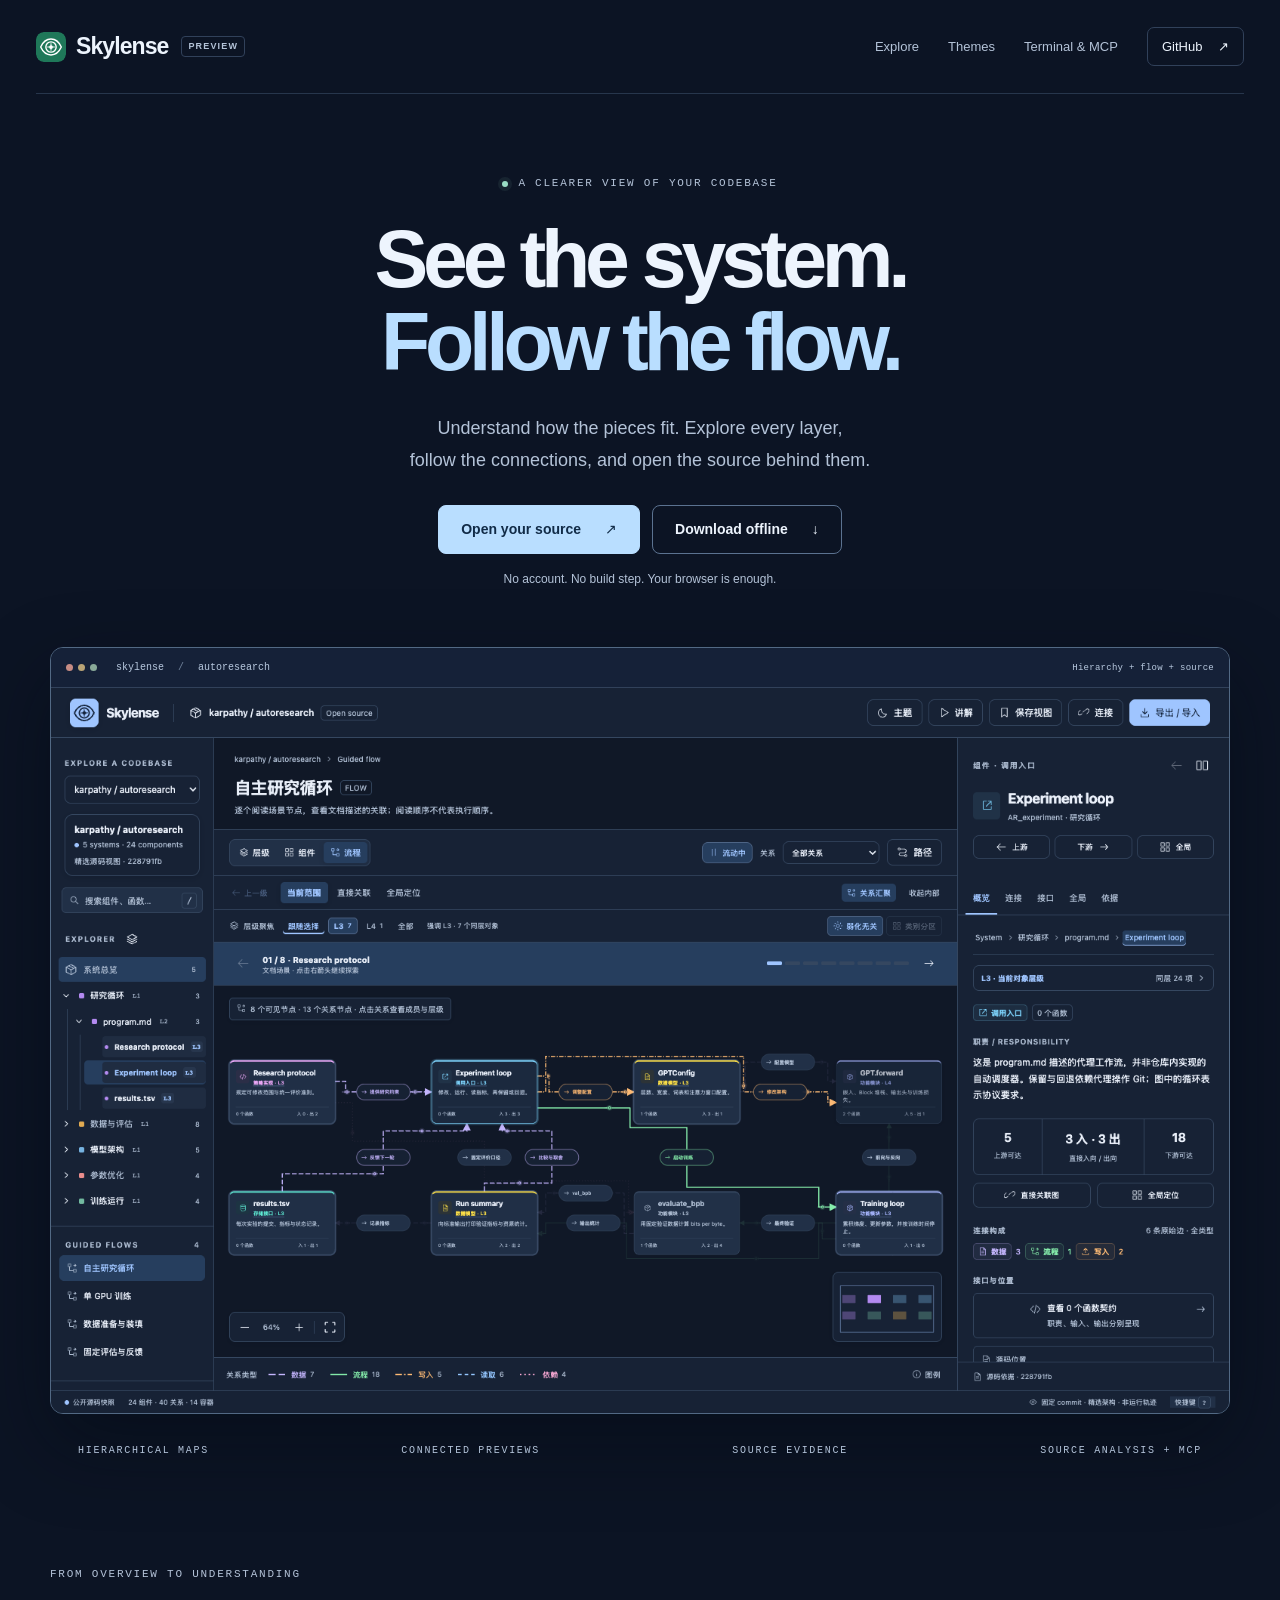
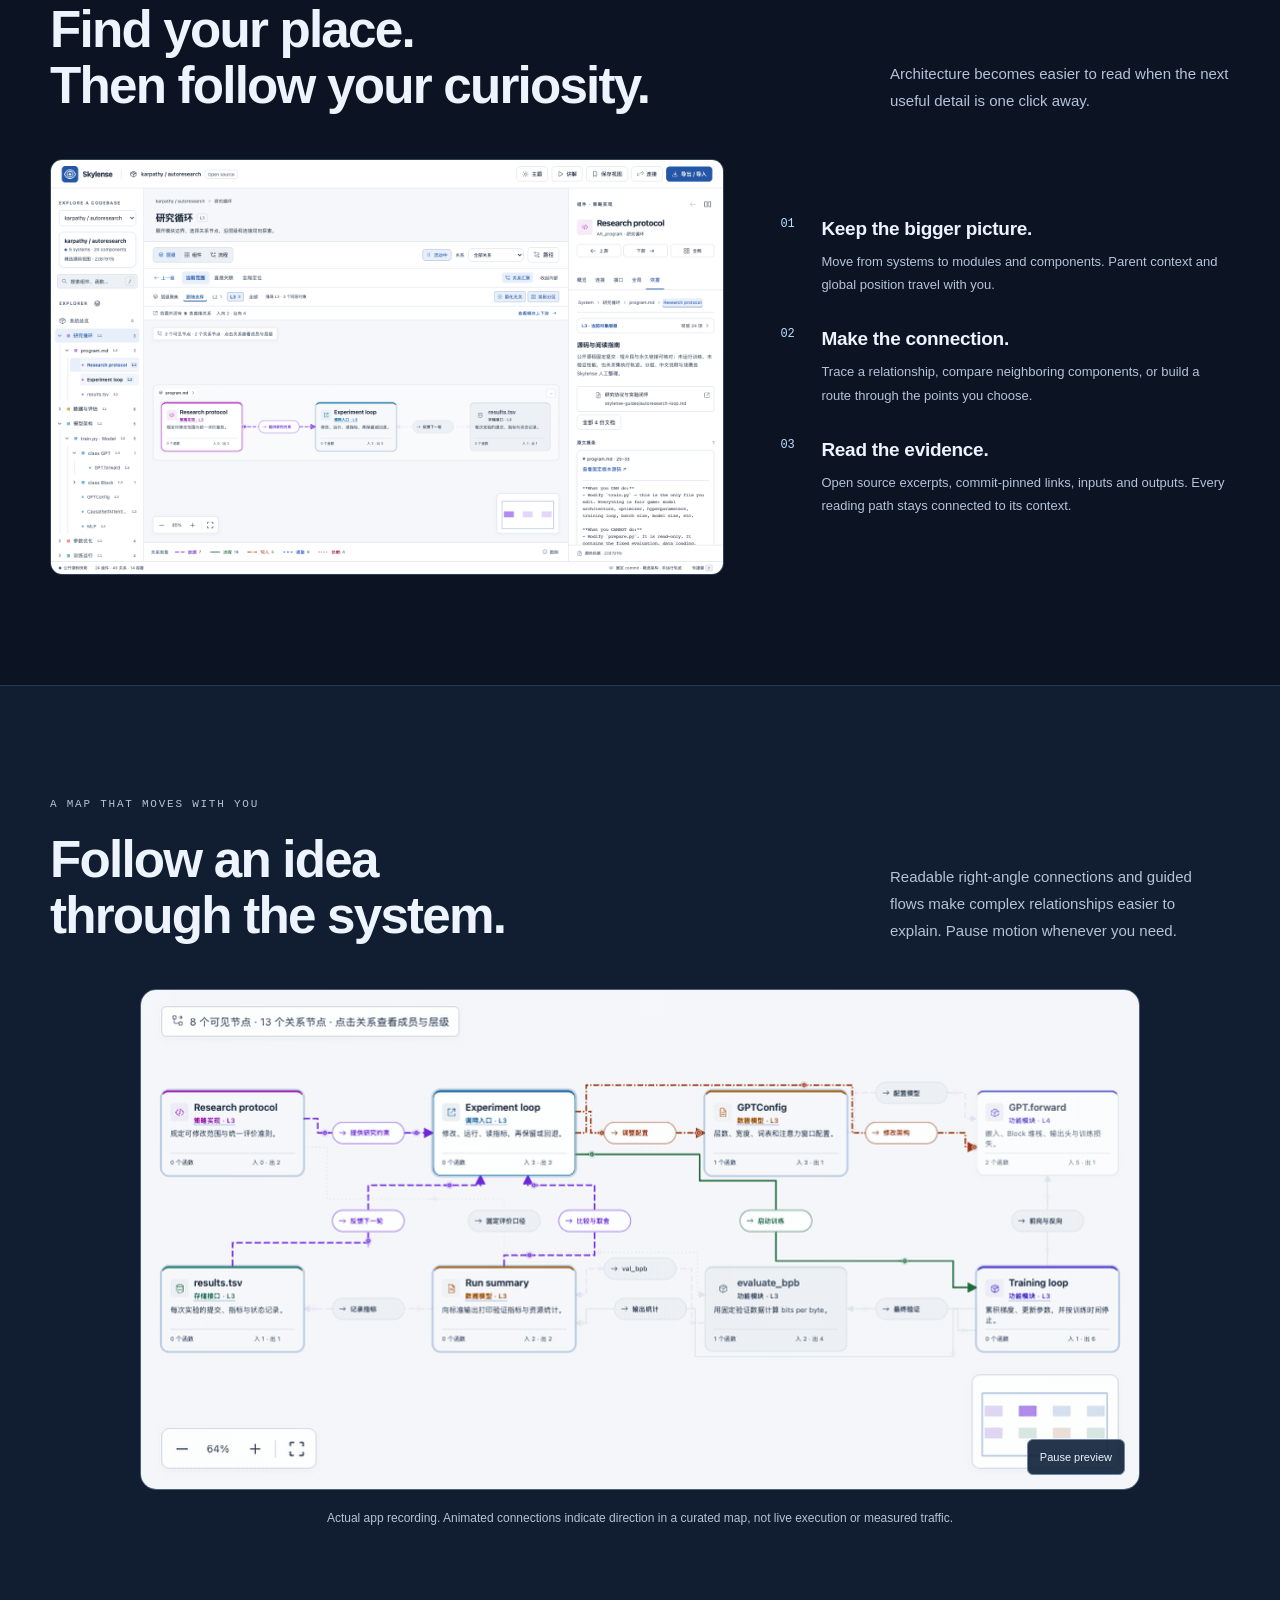
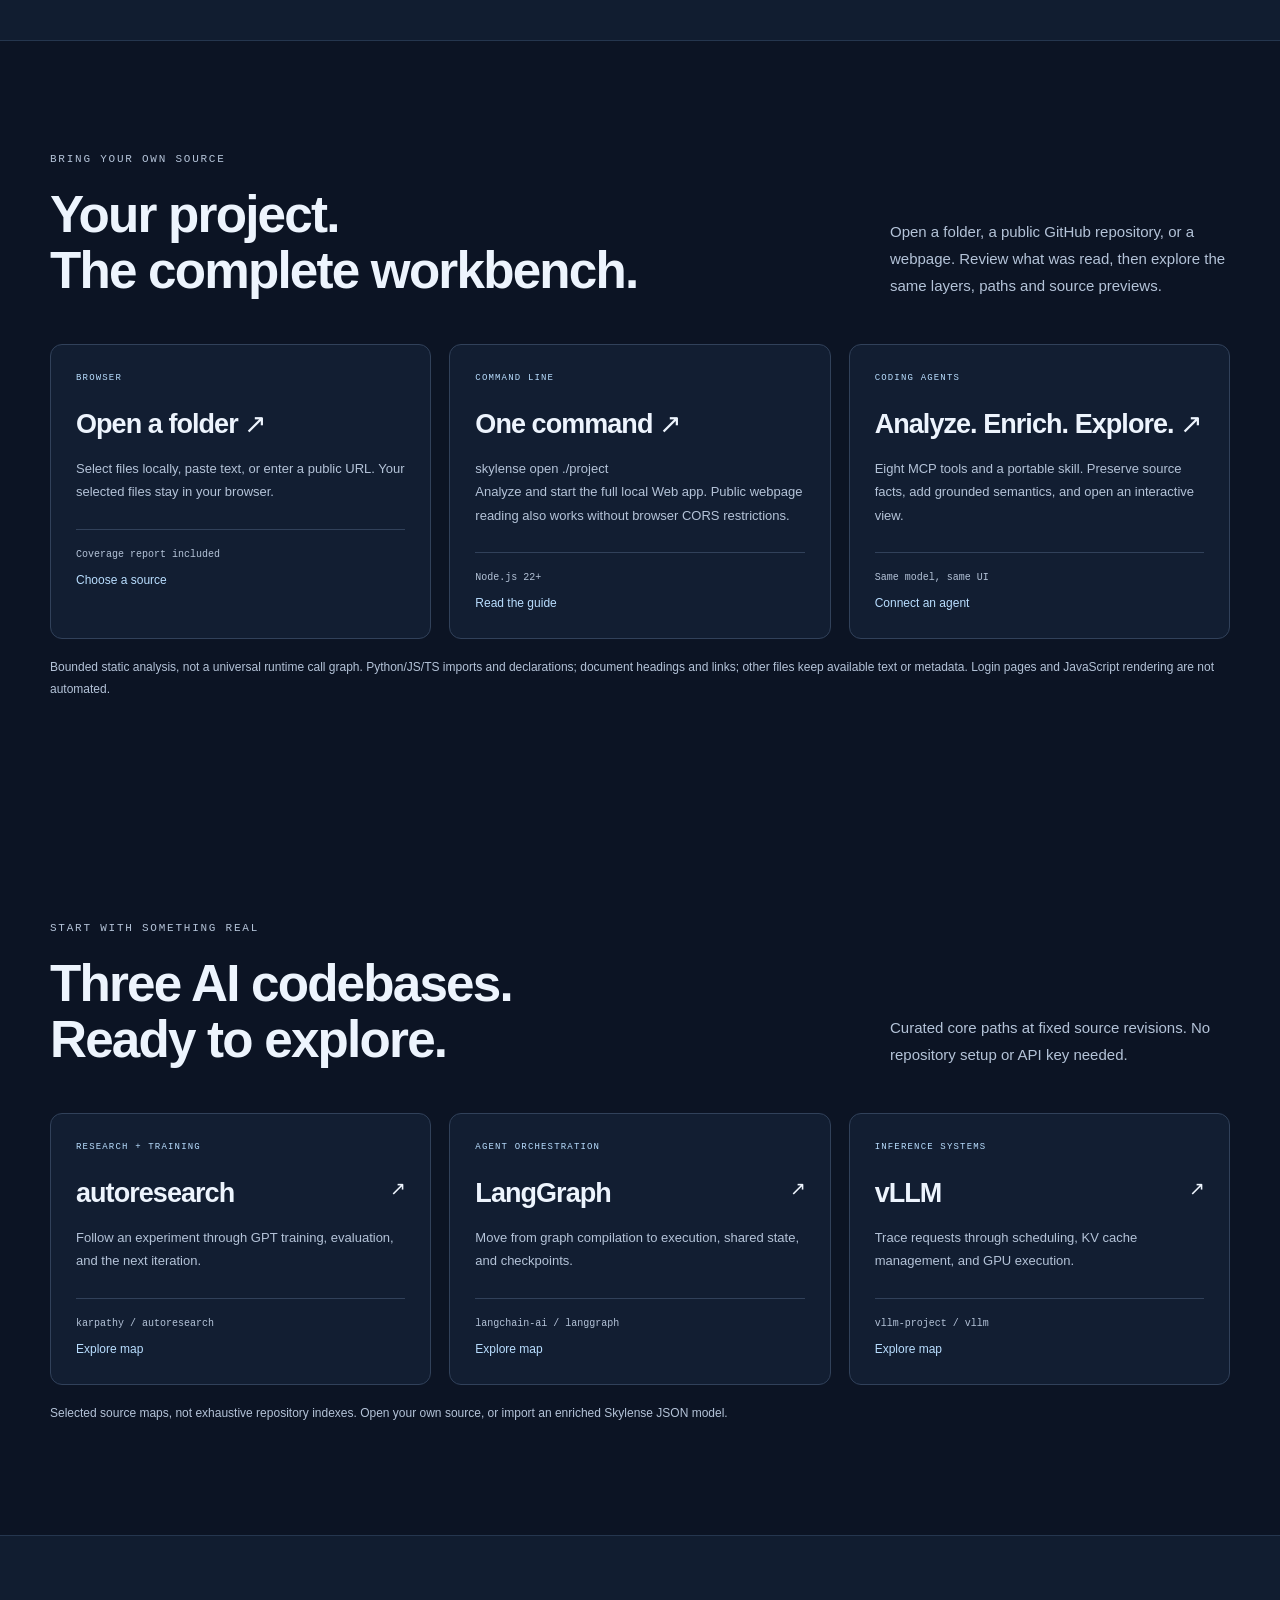
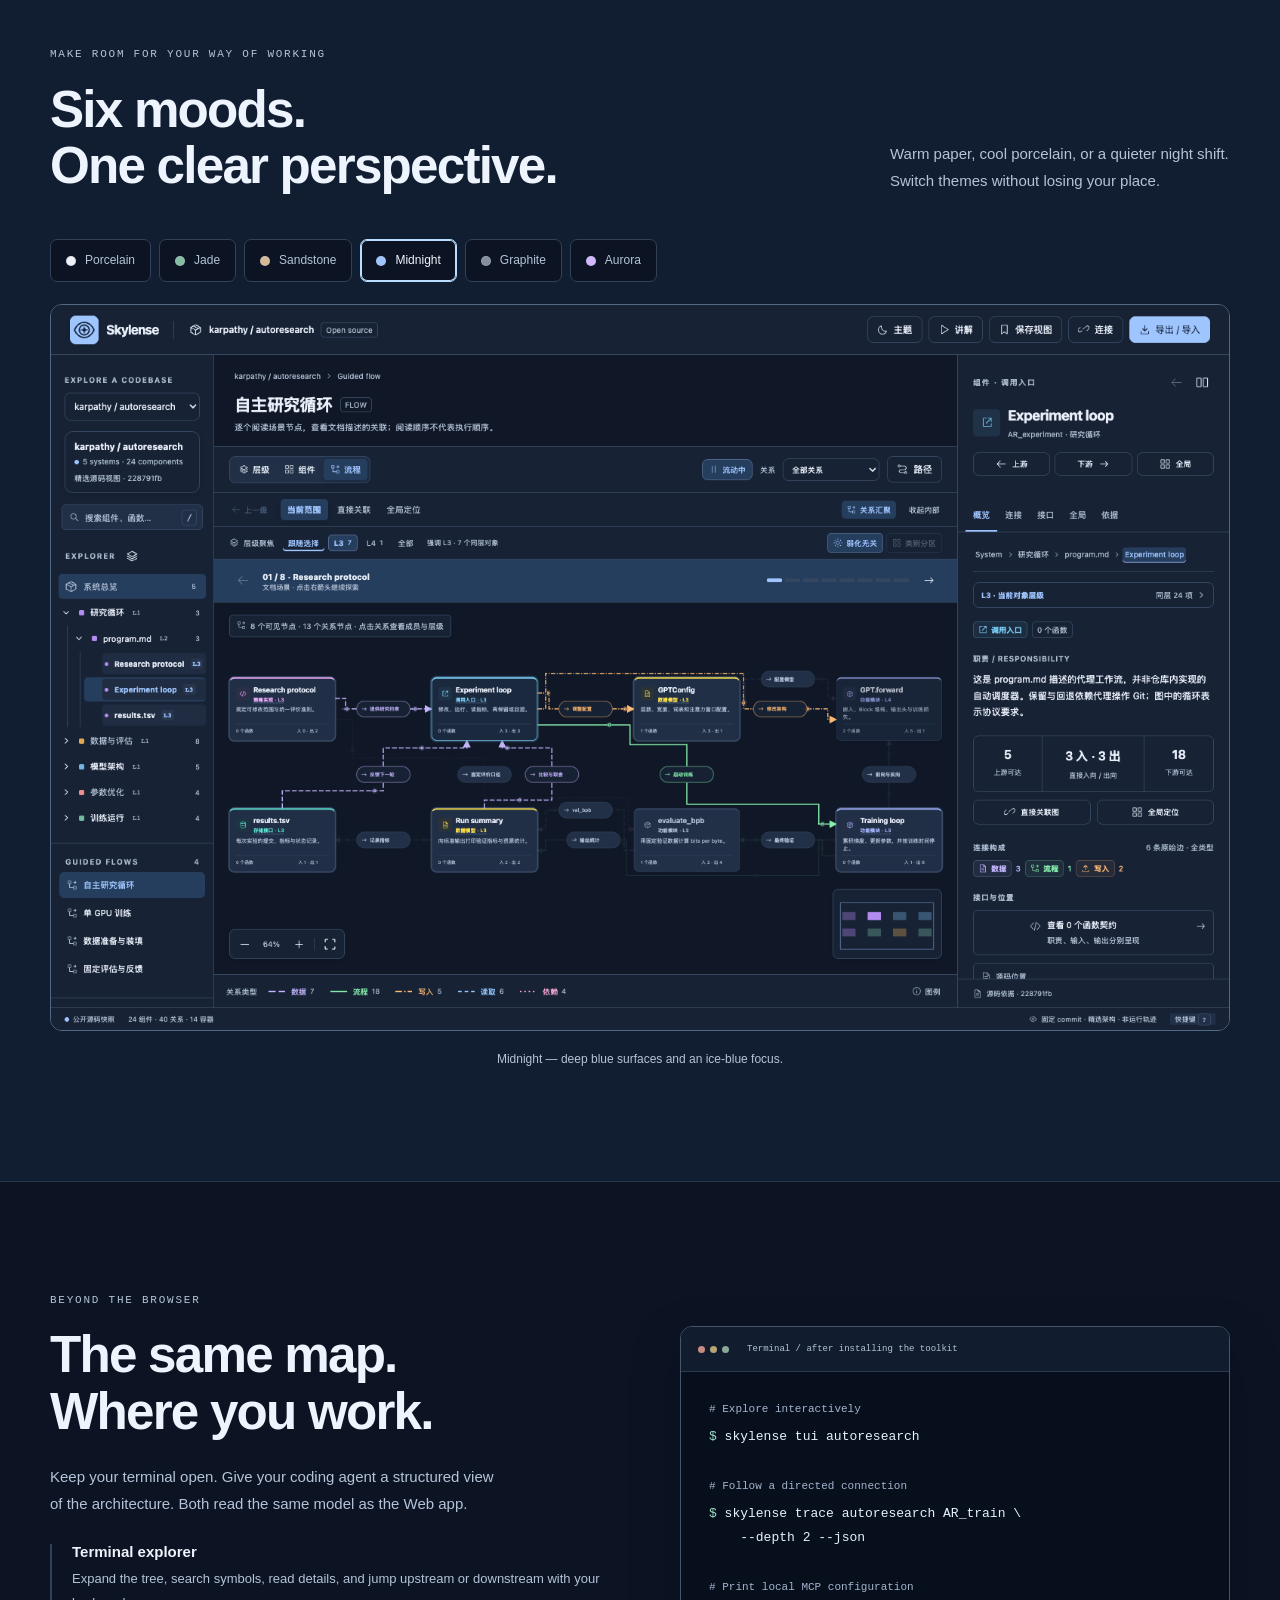
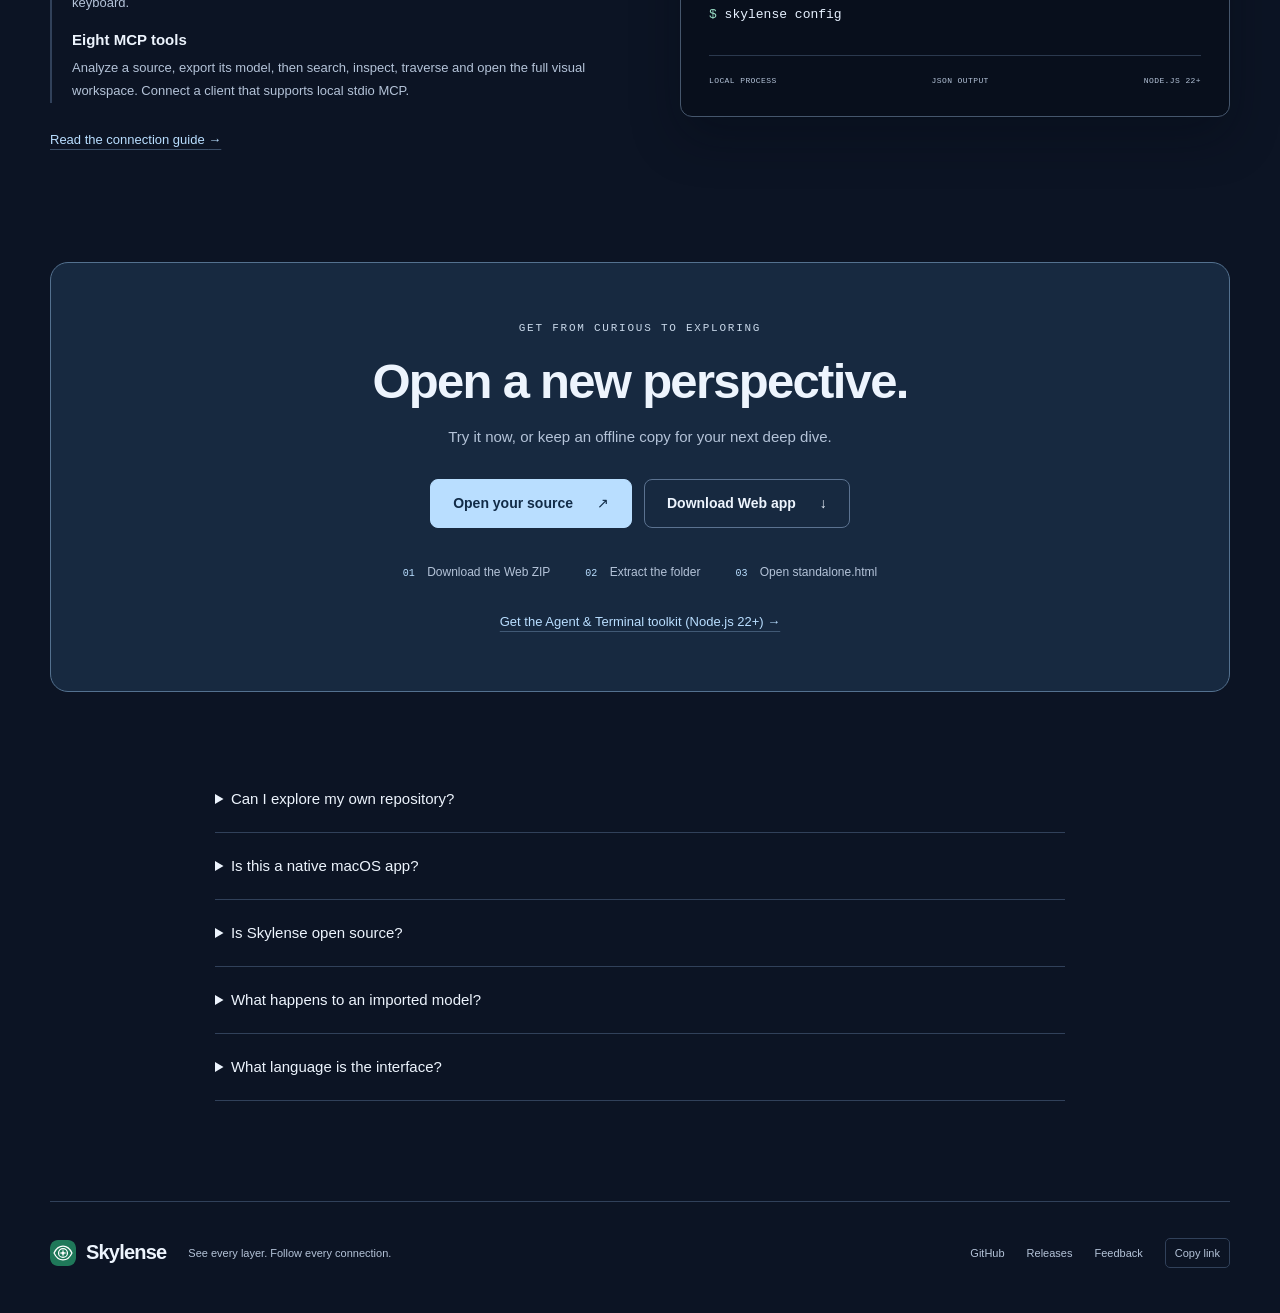
==== docs/index.html @ 563044f5 "Release Skylense 0.3: bring any supported source to the full workbench" ====
<!doctype html>
<html lang="en">
<head>
<meta charset="utf-8"><meta name="viewport" content="width=device-width,initial-scale=1">
<title>Skylense — See the system. Follow the flow.</title>
<meta name="description" content="Explore code architecture through interactive layers, connected source previews and guided flows. Try Skylense in your browser, or download the offline app. Terminal and MCP included.">
<meta name="theme-color" content="#0c1424">
<meta property="og:type" content="website"><meta property="og:title" content="Skylense — See the system. Follow the flow.">
<meta property="og:description" content="An interactive architecture explorer for codebases. Browser, terminal and coding agents. Try the preview.">
<meta property="og:url" content="https://danielchen26.github.io/skylense-app/"><meta property="og:image" content="https://danielchen26.github.io/skylense-app/assets/social-preview.png"><meta name="twitter:card" content="summary_large_image">
<link rel="canonical" href="https://danielchen26.github.io/skylense-app/"><link rel="icon" href="assets/mark.svg" type="image/svg+xml"><link rel="stylesheet" href="site.css">
</head>
<body>
<a class="skip-link" href="#main">Skip to content</a>
<header class="site-header"><a class="brand" href="./" aria-label="Skylense home"><img src="assets/mark.svg" alt="" width="30" height="30">Skylense<span class="preview-tag">PREVIEW</span></a><nav aria-label="Main navigation"><a href="#explore">Explore</a><a href="#themes">Themes</a><a href="#agents">Terminal &amp; MCP</a><a class="github-link" href="https://github.com/danielchen26/skylense-app">GitHub <span aria-hidden="true">↗</span></a></nav></header>
<main id="main">
<section class="hero wrap">
<div class="eyebrow"><span class="status-dot"></span> A clearer view of your codebase</div>
<h1>See the system.<br><span>Follow the flow.</span></h1>
<p class="hero-lead">Understand how the pieces fit. Explore every layer,<br class="desktop-break"> follow the connections, and open the source behind them.</p>
<div class="hero-actions"><a class="button primary" href="app/?open=source">Open your source <span aria-hidden="true">↗</span></a><a class="button secondary" href="https://github.com/danielchen26/skylense-app/releases/download/v0.3.0/skylense-0.3.0-web-preview.zip">Download offline <span aria-hidden="true">↓</span></a></div>
<p class="hero-note">No account. No build step. Your browser is enough.</p>
<div class="product-frame"><div class="frame-bar"><span class="window-dots" aria-hidden="true"><i></i><i></i><i></i></span><span>skylense <b>/</b> autoresearch</span><span class="frame-context">Hierarchy + flow + source</span></div><a href="app/?example=autoresearch" aria-label="Open the interactive autoresearch example"><img src="assets/captures/theme-midnight.png" alt="Skylense's actual workspace showing the autoresearch experiment flow and connected component details" width="1560" height="960" fetchpriority="high"></a></div>
<div class="capability-line"><span>HIERARCHICAL MAPS</span><span>CONNECTED PREVIEWS</span><span>SOURCE EVIDENCE</span><span>SOURCE ANALYSIS + MCP</span></div>
</section>
<section class="section wrap" id="explore">
<div class="section-heading"><div><p class="eyebrow">From overview to understanding</p><h2>Find your place.<br>Then follow your curiosity.</h2></div><p>Architecture becomes easier to read when the next useful detail is one click away.</p></div>
<div class="feature-layout"><div class="feature-image"><img src="assets/captures/hierarchy.png" alt="A real Skylense hierarchy view with expanded modules and component source details" width="1560" height="960" loading="lazy"></div><div class="feature-list"><article><span class="feature-number">01</span><h3>Keep the bigger picture.</h3><p>Move from systems to modules and components. Parent context and global position travel with you.</p></article><article><span class="feature-number">02</span><h3>Make the connection.</h3><p>Trace a relationship, compare neighboring components, or build a route through the points you choose.</p></article><article><span class="feature-number">03</span><h3>Read the evidence.</h3><p>Open source excerpts, commit-pinned links, inputs and outputs. Every reading path stays connected to its context.</p></article></div></div>
</section>
<section class="section flow-section"><div class="wrap"><div class="section-heading"><div><p class="eyebrow">A map that moves with you</p><h2>Follow an idea<br>through the system.</h2></div><p>Readable right-angle connections and guided flows make complex relationships easier to explain. Pause motion whenever you need.</p></div><div class="flow-preview"><img id="flow-image" src="assets/captures/flow.gif" alt="Recorded Skylense animation showing relationship direction in the autoresearch map" width="1000" height="500" loading="lazy"><button id="motion-toggle" class="small-button" type="button" aria-pressed="false">Pause preview</button></div><p class="caption">Actual app recording. Animated connections indicate direction in a curated map, not live execution or measured traffic.</p></div></section>
<section class="section wrap" id="sources"><div class="section-heading"><div><p class="eyebrow">Bring your own source</p><h2>Your project.<br>The complete workbench.</h2></div><p>Open a folder, a public GitHub repository, or a webpage. Review what was read, then explore the same layers, paths and source previews.</p></div><div class="example-grid"><a class="example-card" href="app/?open=source"><span class="card-kicker">BROWSER</span><h3>Open a folder ↗</h3><p>Select files locally, paste text, or enter a public URL. Your selected files stay in your browser.</p><span class="card-bottom">Coverage report included <b>Choose a source</b></span></a><a class="example-card" href="https://github.com/danielchen26/skylense-app/blob/main/guides/SOURCES.md"><span class="card-kicker">COMMAND LINE</span><h3>One command ↗</h3><p>skylense open ./project</p><p>Analyze and start the full local Web app. Public webpage reading also works without browser CORS restrictions.</p><span class="card-bottom">Node.js 22+ <b>Read the guide</b></span></a><a class="example-card" href="https://github.com/danielchen26/skylense-app/blob/main/guides/AGENTS.md"><span class="card-kicker">CODING AGENTS</span><h3>Analyze. Enrich. Explore. ↗</h3><p>Eight MCP tools and a portable skill. Preserve source facts, add grounded semantics, and open an interactive view.</p><span class="card-bottom">Same model, same UI <b>Connect an agent</b></span></a></div><p class="caption">Bounded static analysis, not a universal runtime call graph. Python/JS/TS imports and declarations; document headings and links; other files keep available text or metadata. Login pages and JavaScript rendering are not automated.</p></section>
<section class="section wrap" id="examples"><div class="section-heading"><div><p class="eyebrow">Start with something real</p><h2>Three AI codebases.<br>Ready to explore.</h2></div><p>Curated core paths at fixed source revisions. No repository setup or API key needed.</p></div><div class="example-grid"><a class="example-card" href="app/?example=autoresearch"><span class="card-kicker">RESEARCH + TRAINING</span><h3>autoresearch <span aria-hidden="true">↗</span></h3><p>Follow an experiment through GPT training, evaluation, and the next iteration.</p><span class="card-bottom">karpathy / autoresearch <b>Explore map</b></span></a><a class="example-card" href="app/?example=langgraph"><span class="card-kicker">AGENT ORCHESTRATION</span><h3>LangGraph <span aria-hidden="true">↗</span></h3><p>Move from graph compilation to execution, shared state, and checkpoints.</p><span class="card-bottom">langchain-ai / langgraph <b>Explore map</b></span></a><a class="example-card" href="app/?example=vllm"><span class="card-kicker">INFERENCE SYSTEMS</span><h3>vLLM <span aria-hidden="true">↗</span></h3><p>Trace requests through scheduling, KV cache management, and GPU execution.</p><span class="card-bottom">vllm-project / vllm <b>Explore map</b></span></a></div><p class="caption">Selected source maps, not exhaustive repository indexes. Open your own source, or import an enriched Skylense JSON model.</p></section>
<section class="section theme-section" id="themes"><div class="wrap"><div class="section-heading"><div><p class="eyebrow">Make room for your way of working</p><h2>Six moods.<br>One clear perspective.</h2></div><p>Warm paper, cool porcelain, or a quieter night shift. Switch themes without losing your place.</p></div><div class="theme-choices" role="group" aria-label="Preview an app theme"><button type="button" data-theme="porcelain" aria-pressed="false"><i style="--swatch:#edf1f6"></i>Porcelain</button><button type="button" data-theme="jade" aria-pressed="false"><i style="--swatch:#86bca2"></i>Jade</button><button type="button" data-theme="sandstone" aria-pressed="false"><i style="--swatch:#d7b894"></i>Sandstone</button><button type="button" data-theme="midnight" aria-pressed="true"><i style="--swatch:#9fc5ff"></i>Midnight</button><button type="button" data-theme="graphite" aria-pressed="false"><i style="--swatch:#858e9c"></i>Graphite</button><button type="button" data-theme="aurora" aria-pressed="false"><i style="--swatch:#d2b7ff"></i>Aurora</button></div><div class="theme-image-frame"><img id="theme-image" src="assets/captures/theme-midnight.png" alt="Skylense in the Midnight theme" width="1560" height="960" loading="lazy"></div><p class="caption" id="theme-caption" aria-live="polite">Midnight — deep blue surfaces and an ice-blue focus.</p></div></section>
<section class="section wrap" id="agents"><div class="agent-layout"><div><p class="eyebrow">Beyond the browser</p><h2>The same map.<br>Where you work.</h2><p class="section-copy">Keep your terminal open. Give your coding agent a structured view of the architecture. Both read the same model as the Web app.</p><div class="agent-details"><h3>Terminal explorer</h3><p>Expand the tree, search symbols, read details, and jump upstream or downstream with your keyboard.</p><h3>Eight MCP tools</h3><p>Analyze a source, export its model, then search, inspect, traverse and open the full visual workspace. Connect a client that supports local stdio MCP.</p></div><a class="text-link" href="https://github.com/danielchen26/skylense-app/blob/main/guides/AGENTS.md">Read the connection guide <span aria-hidden="true">→</span></a></div><div class="terminal-card"><div class="terminal-header"><span class="window-dots" aria-hidden="true"><i></i><i></i><i></i></span><span>Terminal / after installing the toolkit</span></div><div class="terminal-body"><p class="terminal-comment"># Explore interactively</p><pre><span>$</span> skylense tui autoresearch</pre><p class="terminal-comment"># Follow a directed connection</p><pre><span>$</span> skylense trace autoresearch AR_train \
    --depth 2 --json</pre><p class="terminal-comment"># Print local MCP configuration</p><pre><span>$</span> skylense config</pre><div class="terminal-footer"><span>LOCAL PROCESS</span><span>JSON OUTPUT</span><span>NODE.JS 22+</span></div></div></div></div></section>
<section class="section wrap" id="download"><div class="download-card"><p class="eyebrow">Get from curious to exploring</p><h2>Open a new perspective.</h2><p>Try it now, or keep an offline copy for your next deep dive.</p><div class="hero-actions"><a class="button primary" href="app/?open=source">Open your source <span aria-hidden="true">↗</span></a><a class="button secondary" href="https://github.com/danielchen26/skylense-app/releases/download/v0.3.0/skylense-0.3.0-web-preview.zip">Download Web app <span aria-hidden="true">↓</span></a></div><ol class="start-steps"><li><b>01</b> Download the Web ZIP</li><li><b>02</b> Extract the folder</li><li><b>03</b> Open standalone.html</li></ol><a class="text-link" href="https://github.com/danielchen26/skylense-app/releases/download/v0.3.0/skylense-0.3.0.tgz">Get the Agent &amp; Terminal toolkit (Node.js 22+) →</a></div></section>
<section class="faq wrap" aria-label="Preview details"><details><summary>Can I explore my own repository?</summary><p>Yes. Choose Open source to select a folder or files, enter a public GitHub URL or webpage, or paste text. Python/JS/TS receive lexical declaration and import analysis; other formats keep hierarchy and available text or metadata. Coverage is bounded and reported. Browser CORS restrictions can be handled with the local CLI.</p></details><details><summary>Is this a native macOS app?</summary><p>This release is a browser app with offline HTML, plus a local Node.js toolkit. A native macOS installer is not available yet.</p></details><details><summary>Is Skylense open source?</summary><p>Skylense is available as a downloadable application preview. Source licensing and commercial rights remain reserved. The attributed example materials retain their upstream licenses. <a href="https://github.com/danielchen26/skylense-app/blob/main/NOTICE.md">Read the preview notice.</a></p></details><details><summary>What happens to an imported model?</summary><p>Web imports stay in the current browser session. The local MCP process reads requested public URLs and source files inside an explicitly configured root. Connected agents receive query results according to their own data policies. <a href="https://github.com/danielchen26/skylense-app/blob/main/PRIVACY.md">Read the data boundaries.</a></p></details><details><summary>What language is the interface?</summary><p>The preview's interface is primarily Chinese, with source symbols in their original language. This site and the getting-started guides are available in English; a Chinese README is also provided.</p></details></section>
</main>
<footer class="site-footer wrap"><a class="brand" href="./"><img src="assets/mark.svg" alt="" width="26" height="26">Skylense</a><span>See every layer. Follow every connection.</span><div><a href="https://github.com/danielchen26/skylense-app">GitHub</a><a href="https://github.com/danielchen26/skylense-app/releases/tag/v0.3.0">Releases</a><a href="https://github.com/danielchen26/skylense-app/issues">Feedback</a><button type="button" id="share-site">Copy link</button></div><p class="share-status" role="status" aria-live="polite"></p></footer>
<script src="site.js"></script>
</body></html>
---- docs/site.css ----
:root{color-scheme:dark;--bg:#0c1424;--surface:#121e32;--raised:#17263e;--line:#31415a;--text:#edf4fd;--muted:#b4c3d8;--accent:#b9deff;--accent-ink:#112b47;--warm:#f5e4c4;--radius:16px;--max:1180px;font-family:Inter,-apple-system,BlinkMacSystemFont,"Segoe UI",Arial,sans-serif;font-synthesis:none}
*{box-sizing:border-box}html{scroll-behavior:smooth;scroll-padding-top:88px}body{margin:0;background:var(--bg);color:var(--text);line-height:1.65}a{color:inherit;text-decoration:none}button{font:inherit;color:inherit;cursor:pointer}button,a{-webkit-tap-highlight-color:transparent}a:focus-visible,button:focus-visible,summary:focus-visible{outline:3px solid var(--accent);outline-offset:5px}img{max-width:100%;display:block}h1,h2,h3,p{margin:0}h1,h2,h3{line-height:1.1;letter-spacing:-.035em}h2{font-size:clamp(34px,4vw,52px);font-weight:650}h3{font-size:23px;font-weight:600}.wrap{width:min(var(--max),calc(100% - 72px));margin-inline:auto}.skip-link{position:absolute;top:-80px;left:18px;background:var(--accent);color:var(--accent-ink);padding:12px;z-index:10}.skip-link:focus{top:10px}.site-header{width:min(1360px,calc(100% - 72px));height:94px;margin:auto;display:flex;align-items:center;justify-content:space-between;gap:24px;border-bottom:1px solid #27364c}.brand{display:inline-flex;align-items:center;gap:10px;font-size:23px;font-weight:700;letter-spacing:-.04em;white-space:nowrap}.brand img{border-radius:8px}.preview-tag{font-size:9px;letter-spacing:.13em;font-weight:600;color:var(--muted);border:1px solid var(--line);border-radius:4px;padding:2px 6px;margin-left:3px}.site-header nav{display:flex;align-items:center;gap:29px;font-size:13px;color:var(--muted)}.site-header nav a:hover{color:white}.site-header .github-link{border:1px solid var(--line);border-radius:7px;padding:8px 14px;color:var(--text)}.github-link span{margin-left:12px}.eyebrow{font-family:"SFMono-Regular",Consolas,monospace;font-size:11px;letter-spacing:.16em;text-transform:uppercase;color:var(--muted);line-height:1.6}.hero{text-align:center;padding-top:81px}.hero .eyebrow{display:flex;align-items:center;justify-content:center;gap:10px}.status-dot{height:6px;width:6px;border-radius:50%;background:#9addc5;box-shadow:0 0 0 4px #9addc513}h1{font-size:clamp(50px,6.3vw,86px);font-weight:650;letter-spacing:-.065em;line-height:1.04;margin-top:25px}h1>span{color:var(--accent)}.hero-lead{font-size:18px;line-height:1.75;color:var(--muted);margin:28px auto 0;max-width:650px}.hero-actions{display:flex;flex-wrap:wrap;gap:12px;justify-content:center;margin-top:29px}.button{min-height:49px;border-radius:8px;padding:12px 22px;font-size:14px;font-weight:600;display:inline-flex;gap:24px;align-items:center;justify-content:center;transition:background .15s,transform .15s}.button:hover{transform:translateY(-2px)}.button.primary{background:var(--accent);color:var(--accent-ink);border:1px solid var(--accent)}.button.primary:hover{background:#d5eaff}.button.secondary{border:1px solid #5b7290;background:transparent}.button.secondary:hover{background:var(--raised)}.hero-note{font-size:12px;color:var(--muted);margin-top:16px}.product-frame{margin-top:57px;border:1px solid #526984;border-radius:13px;overflow:hidden;box-shadow:0 30px 80px #02081270;text-align:left;background:#172235}.frame-bar{height:40px;display:flex;align-items:center;gap:19px;background:#152138;padding:0 15px;font:10px "SFMono-Regular",Consolas,monospace;color:#b8c9df;border-bottom:1px solid var(--line)}.frame-bar b{font-weight:400;color:#71839c;margin:0 8px}.frame-context{margin-left:auto;font-size:9px;letter-spacing:.03em}.window-dots{display:flex;gap:5px}.window-dots i{display:block;width:7px;height:7px;background:#74849a;border-radius:50%}.window-dots i:first-child{background:#c68c84}.window-dots i:nth-child(2){background:#b8a375}.window-dots i:nth-child(3){background:#89a998}.product-frame img{width:100%;height:auto}.capability-line{display:flex;justify-content:space-between;gap:16px;flex-wrap:wrap;margin-top:31px;font:10px "SFMono-Regular",Consolas,monospace;letter-spacing:.17em;color:#b3c3d9;padding-inline:28px}.section{padding-block:110px}.section-heading{display:flex;justify-content:space-between;gap:70px;align-items:flex-end;margin-bottom:45px}.section-heading .eyebrow{margin-bottom:18px}.section-heading>p{max-width:340px;color:var(--muted);font-size:15px;line-height:1.8}.feature-layout{display:grid;grid-template-columns:1.5fr 1fr;gap:56px;align-items:center}.feature-image{border:1px solid var(--line);border-radius:12px;overflow:hidden}.feature-image img{width:100%;height:auto}.feature-list{display:grid;gap:31px}.feature-list article{padding-left:41px;position:relative}.feature-number{position:absolute;left:0;top:0;font:12px monospace;color:var(--accent)}.feature-list h3{font-size:19px;letter-spacing:-.015em;line-height:1.3;margin-bottom:8px}.feature-list p{font-size:13px;color:var(--muted);line-height:1.8}.flow-section,.theme-section{background:#111d30;border-top:1px solid #25364e;border-bottom:1px solid #25364e}.flow-preview{position:relative;max-width:1000px;margin:auto;border:1px solid #4a617c;border-radius:var(--radius);overflow:hidden;background:#172235}.flow-preview img{width:100%;height:auto;aspect-ratio:2;object-fit:cover}.small-button{position:absolute;bottom:14px;right:14px;min-height:36px;border:1px solid #6e87a6;background:#12233bea;color:#ecf5ff;padding:6px 12px;border-radius:6px;font-size:11px}.caption{font-size:12px;color:var(--muted);line-height:1.8;margin-top:18px}.flow-section .caption{text-align:center}.example-grid{display:grid;grid-template-columns:repeat(3,1fr);gap:18px}.example-card{border:1px solid var(--line);border-radius:12px;padding:28px 25px;display:flex;flex-direction:column;min-height:272px;background:var(--surface);transition:background .15s,border-color .15s}.example-card:hover{border-color:var(--accent);background:#17273e}.card-kicker{font:9px monospace;letter-spacing:.13em;color:var(--accent)}.example-card h3{display:flex;justify-content:space-between;margin-block:27px 17px;font-size:27px}.example-card h3 span{font-size:19px;font-weight:400}.example-card p{font-size:13px;color:var(--muted);line-height:1.8}.card-bottom{display:flex;flex-direction:column;gap:13px;border-top:1px solid var(--line);padding-top:19px;margin-top:25px;font:10px monospace;color:var(--muted)}.card-bottom b{font:12px Inter,Arial,sans-serif;color:var(--accent)}.theme-choices{display:flex;flex-wrap:wrap;gap:8px;margin-bottom:22px}.theme-choices button{display:flex;align-items:center;gap:9px;border:1px solid var(--line);border-radius:7px;padding:10px 15px;background:var(--bg);color:var(--muted);font-size:12px;min-height:43px}.theme-choices button[aria-pressed="true"]{border-color:var(--accent);color:var(--text);box-shadow:inset 0 0 0 1px var(--accent)}.theme-choices button:hover{color:white;border-color:#a6bedc}.theme-choices i{display:block;width:10px;height:10px;border-radius:50%;background:var(--swatch);border:1px solid #bbc9da55}.theme-image-frame{border:1px solid #526984;border-radius:12px;overflow:hidden}.theme-image-frame img{width:100%;height:auto}#theme-caption{text-align:center}.agent-layout{display:grid;grid-template-columns:1fr 1fr;gap:80px;align-items:center}.agent-layout .eyebrow{margin-bottom:18px}.section-copy{font-size:15px;line-height:1.8;color:var(--muted);margin-top:23px;max-width:450px}.agent-details{margin:27px 0 23px;border-left:2px solid var(--line);padding-left:20px}.agent-details h3{font-size:15px;letter-spacing:0;margin:18px 0 7px}.agent-details p{font-size:13px;color:var(--muted);line-height:1.8}.text-link{color:var(--accent);font-size:13px;line-height:1.8;text-decoration:underline;text-decoration-color:#6683a488;text-underline-offset:5px}.text-link:hover{text-decoration-color:var(--accent)}.terminal-card{border:1px solid #45566c;border-radius:12px;background:#080f1c;overflow:hidden;box-shadow:0 20px 50px #03081255}.terminal-header{height:45px;padding:0 17px;border-bottom:1px solid #2b394e;display:flex;align-items:center;gap:18px;color:var(--muted);font:9px monospace;background:#111c2e}.terminal-body{padding:28px}.terminal-body pre{font-size:13px;line-height:1.85;white-space:pre-wrap;overflow-wrap:anywhere;margin:5px 0 28px;color:#e6f1ff}.terminal-body pre span{color:#9addc5}.terminal-comment{font:11px/1.8 monospace;color:#a3b5ce}.terminal-footer{border-top:1px solid #2b394e;padding-top:18px;display:flex;justify-content:space-between;gap:10px;font:8px/1.8 monospace;letter-spacing:.05em;color:var(--muted)}#download{padding-top:0;padding-bottom:74px}.download-card{background:#172940;border:1px solid #54718f;border-radius:18px;padding:57px 36px;text-align:center}.download-card .eyebrow{color:#c9d8e9;margin-bottom:17px}.download-card h2{font-size:clamp(34px,4vw,49px)}.download-card>p:not(.eyebrow){color:var(--muted);font-size:15px;margin-top:17px}.start-steps{display:flex;justify-content:center;gap:35px;list-style:none;padding:0;margin:35px 0 25px;font-size:12px;color:var(--muted)}.start-steps b{font:10px monospace;color:var(--accent);margin-right:9px}.faq{padding-bottom:100px;max-width:850px}.faq details{border-bottom:1px solid var(--line);padding:21px 0}.faq summary{font-size:15px;font-weight:500;cursor:pointer;line-height:1.6}.faq details>p{color:var(--muted);font-size:13px;line-height:1.9;margin-top:15px}.faq a{text-decoration:underline;text-underline-offset:3px;color:var(--accent)}.site-footer{border-top:1px solid var(--line);padding-block:34px 44px;display:flex;align-items:center;flex-wrap:wrap;gap:22px}.site-footer>.brand{font-size:20px}.site-footer>span{font-size:11px;color:var(--muted);margin-right:auto}.site-footer>div{display:flex;align-items:center;gap:22px;font-size:11px;color:var(--muted)}#share-site{background:none;border:1px solid var(--line);padding:5px 9px;border-radius:5px;font-size:11px}.share-status{flex-basis:100%;min-height:0;font-size:11px;color:var(--accent);text-align:right}.share-status:empty{display:none}
@media(max-width:980px){.site-header nav{gap:18px}.section-heading{gap:35px}.feature-layout{grid-template-columns:1fr;gap:30px}.feature-list{grid-template-columns:repeat(3,1fr);gap:18px}.feature-list article{padding-left:0;padding-top:25px}.agent-layout{gap:35px}.capability-line{padding-inline:0;font-size:8px}.example-card{padding:23px 18px}.terminal-body{padding:22px}.site-header nav a:nth-child(2){display:none}}
@media(max-width:680px){.wrap,.site-header{width:calc(100% - 36px)}.site-header{height:74px;gap:10px}.brand{font-size:20px;gap:8px}.preview-tag{font-size:7px}.site-header nav>a:not(.github-link){display:none}.site-header .github-link{font-size:11px;padding:6px 10px}.hero{padding-top:53px}.hero .eyebrow{font-size:8px;letter-spacing:.12em}h1{font-size:clamp(42px,10.5vw,69px);margin-top:25px}.hero-lead{font-size:15px;margin-top:22px;line-height:1.85}.desktop-break{display:none}.hero-actions{gap:9px}.button{font-size:12px;min-height:45px;padding:11px 14px;gap:14px}.hero-note{font-size:10px}.product-frame{margin-top:33px;border-radius:8px}.frame-bar{height:30px;font-size:8px;gap:12px;padding:0 10px}.frame-context{display:none}.capability-line{margin-top:24px;display:grid;grid-template-columns:1fr 1fr;gap:15px;font-size:8px;letter-spacing:.1em}.section{padding-block:70px}.section-heading{display:block;margin-bottom:28px}.section-heading>p{margin-top:22px;max-width:none;font-size:14px}.section-heading .eyebrow,.agent-layout .eyebrow{font-size:9px}.feature-list{grid-template-columns:1fr;gap:24px}.feature-list article{padding:0 0 0 35px}.feature-list h3{font-size:18px}.example-grid{grid-template-columns:1fr;gap:14px}.example-card{min-height:0;padding:26px}.example-card h3{margin:22px 0 13px}.card-bottom{flex-direction:row;justify-content:space-between}.theme-choices{display:grid;grid-template-columns:repeat(3,1fr);gap:6px}.theme-choices button{justify-content:center;font-size:10px;padding:9px 4px;gap:5px}.agent-layout{grid-template-columns:1fr;gap:32px}.terminal-body pre{font-size:11px}.terminal-header{font-size:8px;gap:11px}.terminal-footer{font-size:7px}.download-card{padding:37px 17px}#download{padding-bottom:45px}.start-steps{flex-direction:column;text-align:left;width:max-content;gap:12px;margin:27px auto}.faq{padding-bottom:65px}.faq summary{font-size:14px}.site-footer{gap:18px;padding-block:28px}.site-footer>span{flex-basis:calc(100% - 140px);font-size:9px}.site-footer>div{flex-basis:100%;justify-content:space-between}.flow-preview{border-radius:9px}.small-button{font-size:9px;min-height:31px;padding:4px 8px;right:7px;bottom:7px}.caption{font-size:10px}.download-card>.text-link{font-size:11px}}
@media(prefers-reduced-motion:reduce){html{scroll-behavior:auto}*,*::before,*::after{transition:none!important}.button:hover{transform:none}}
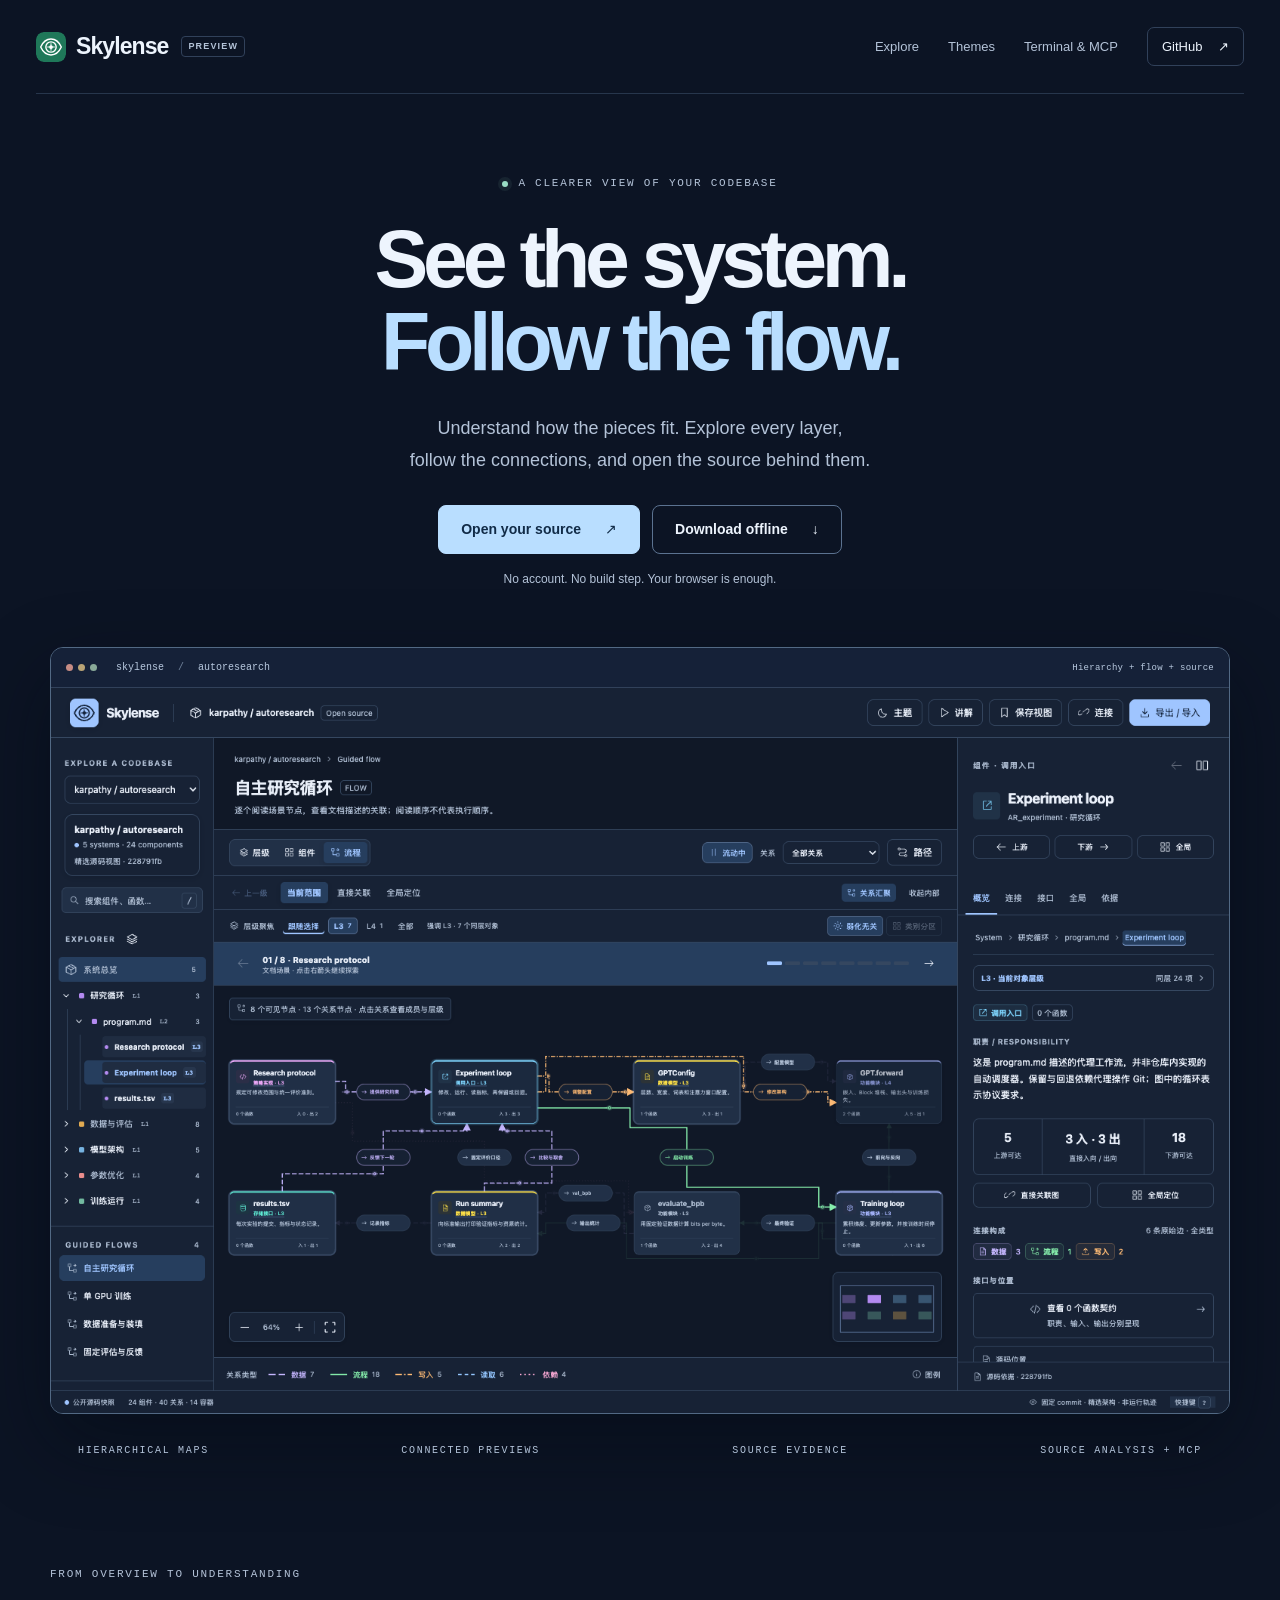
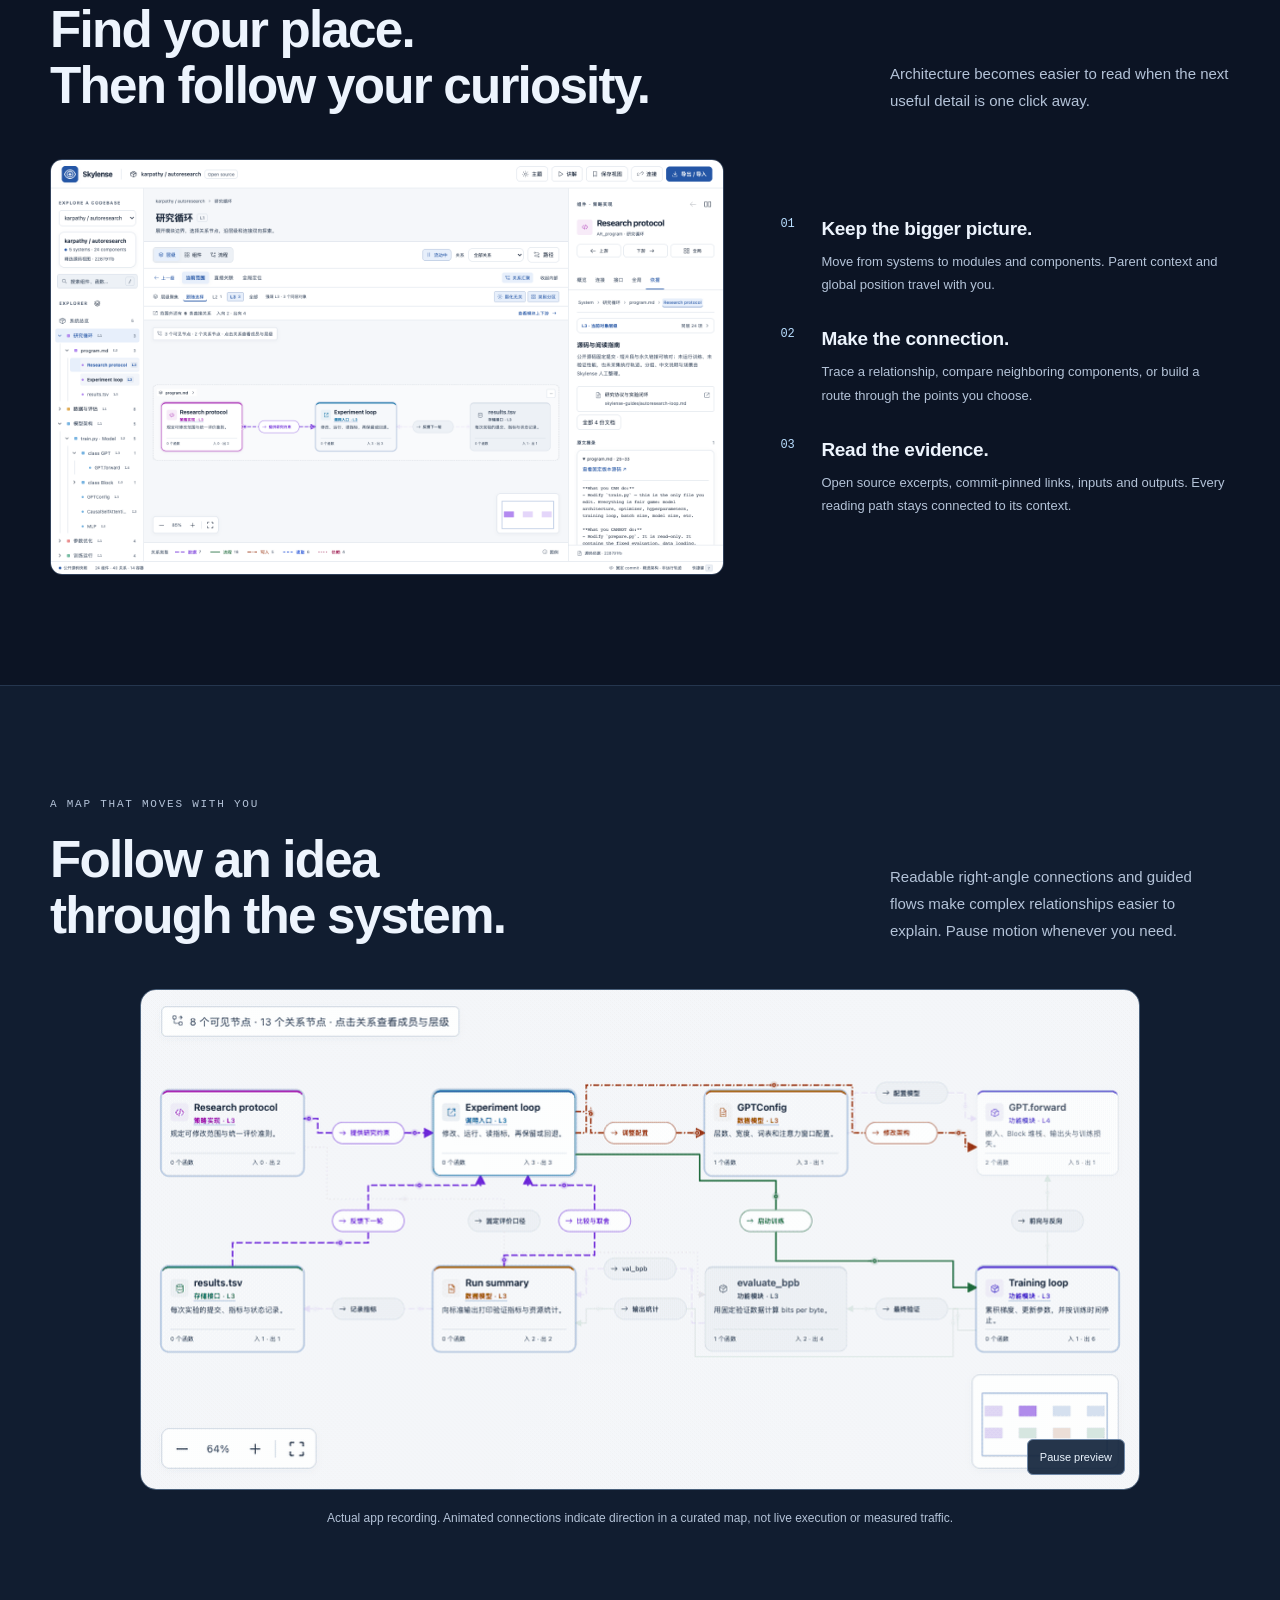
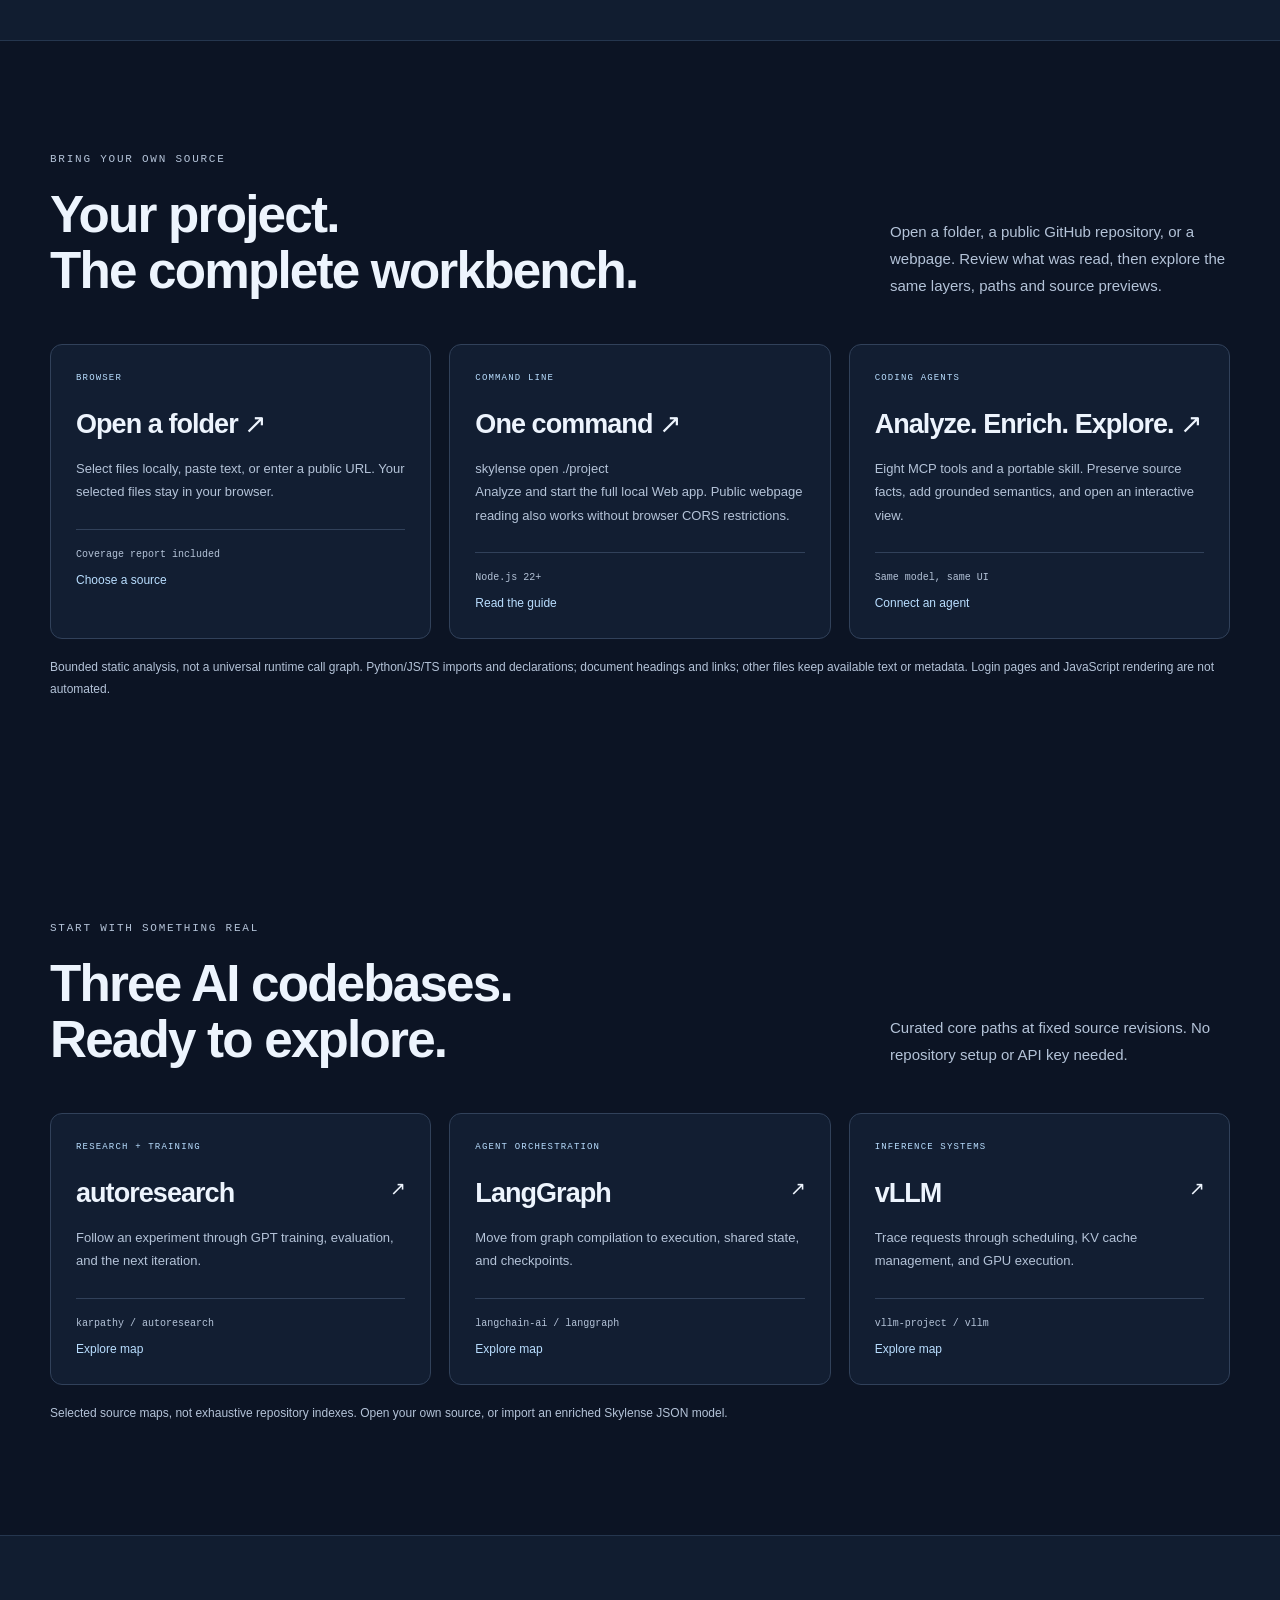
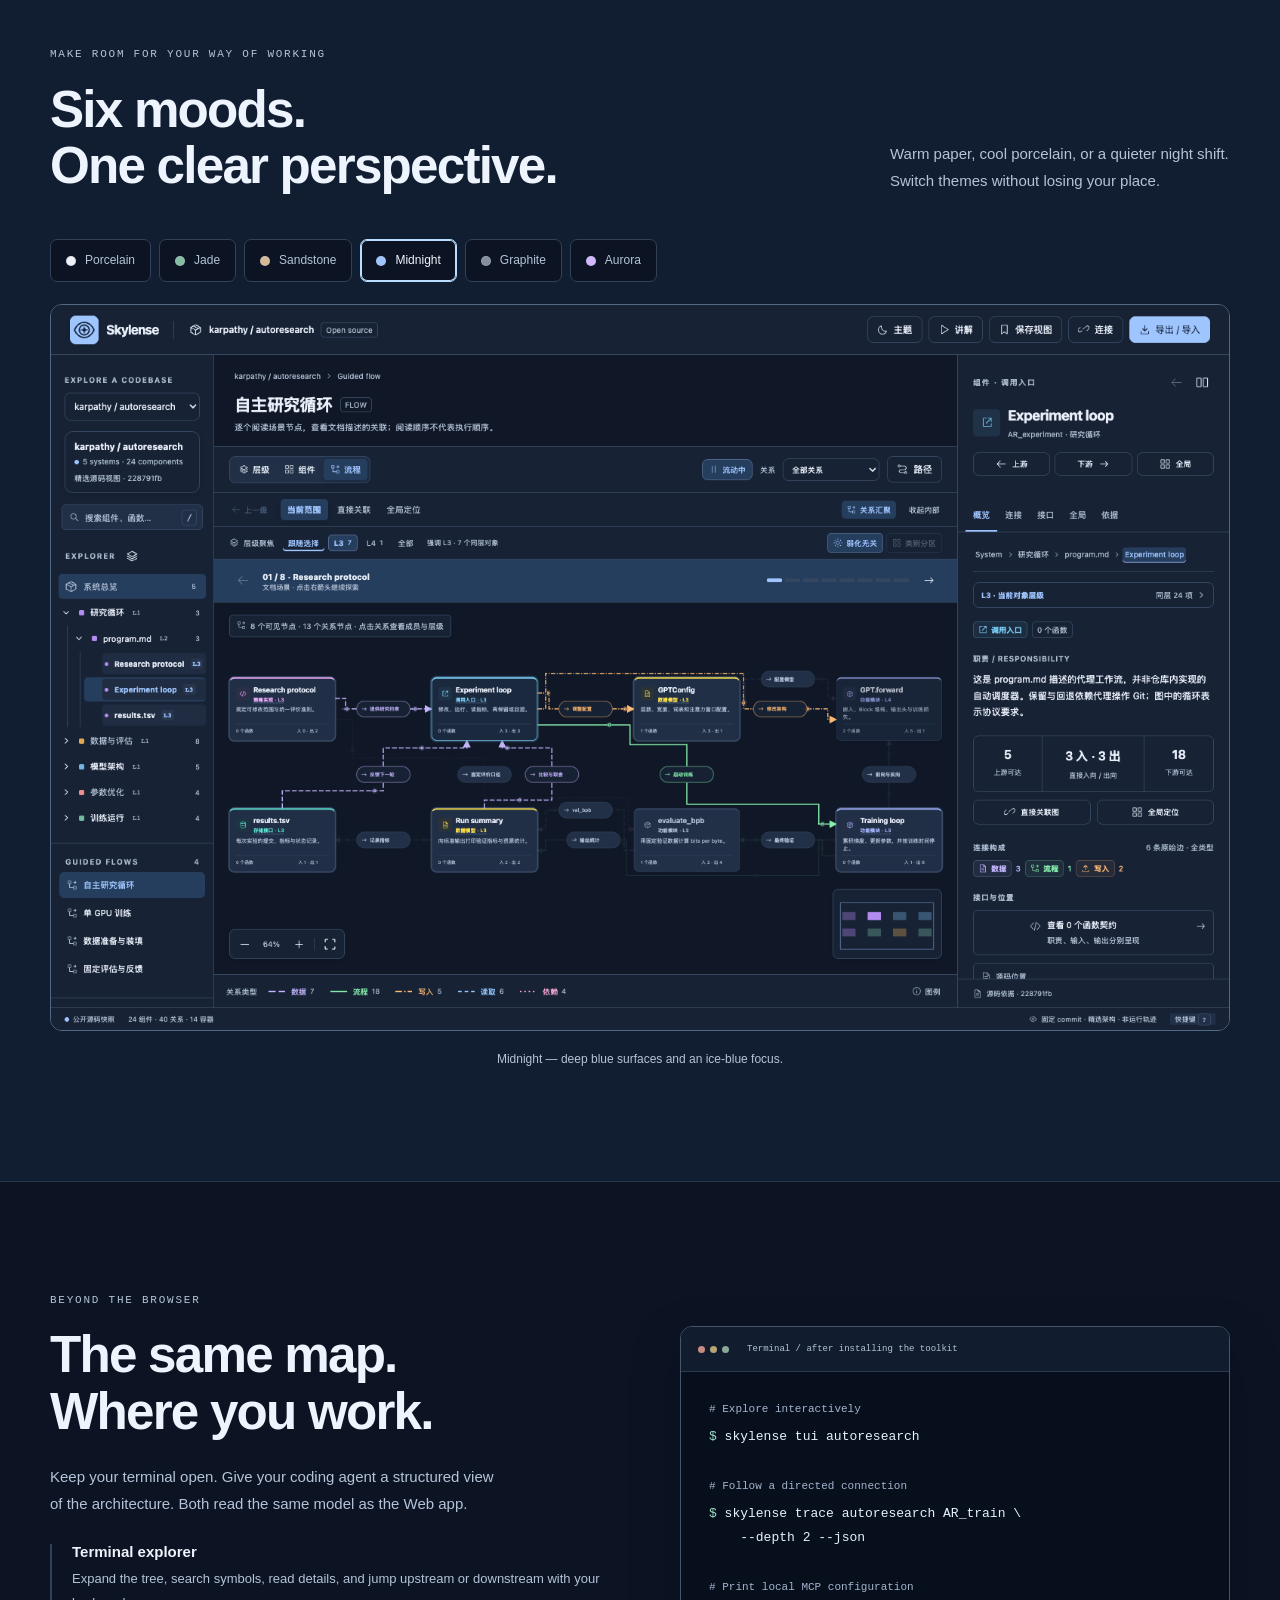
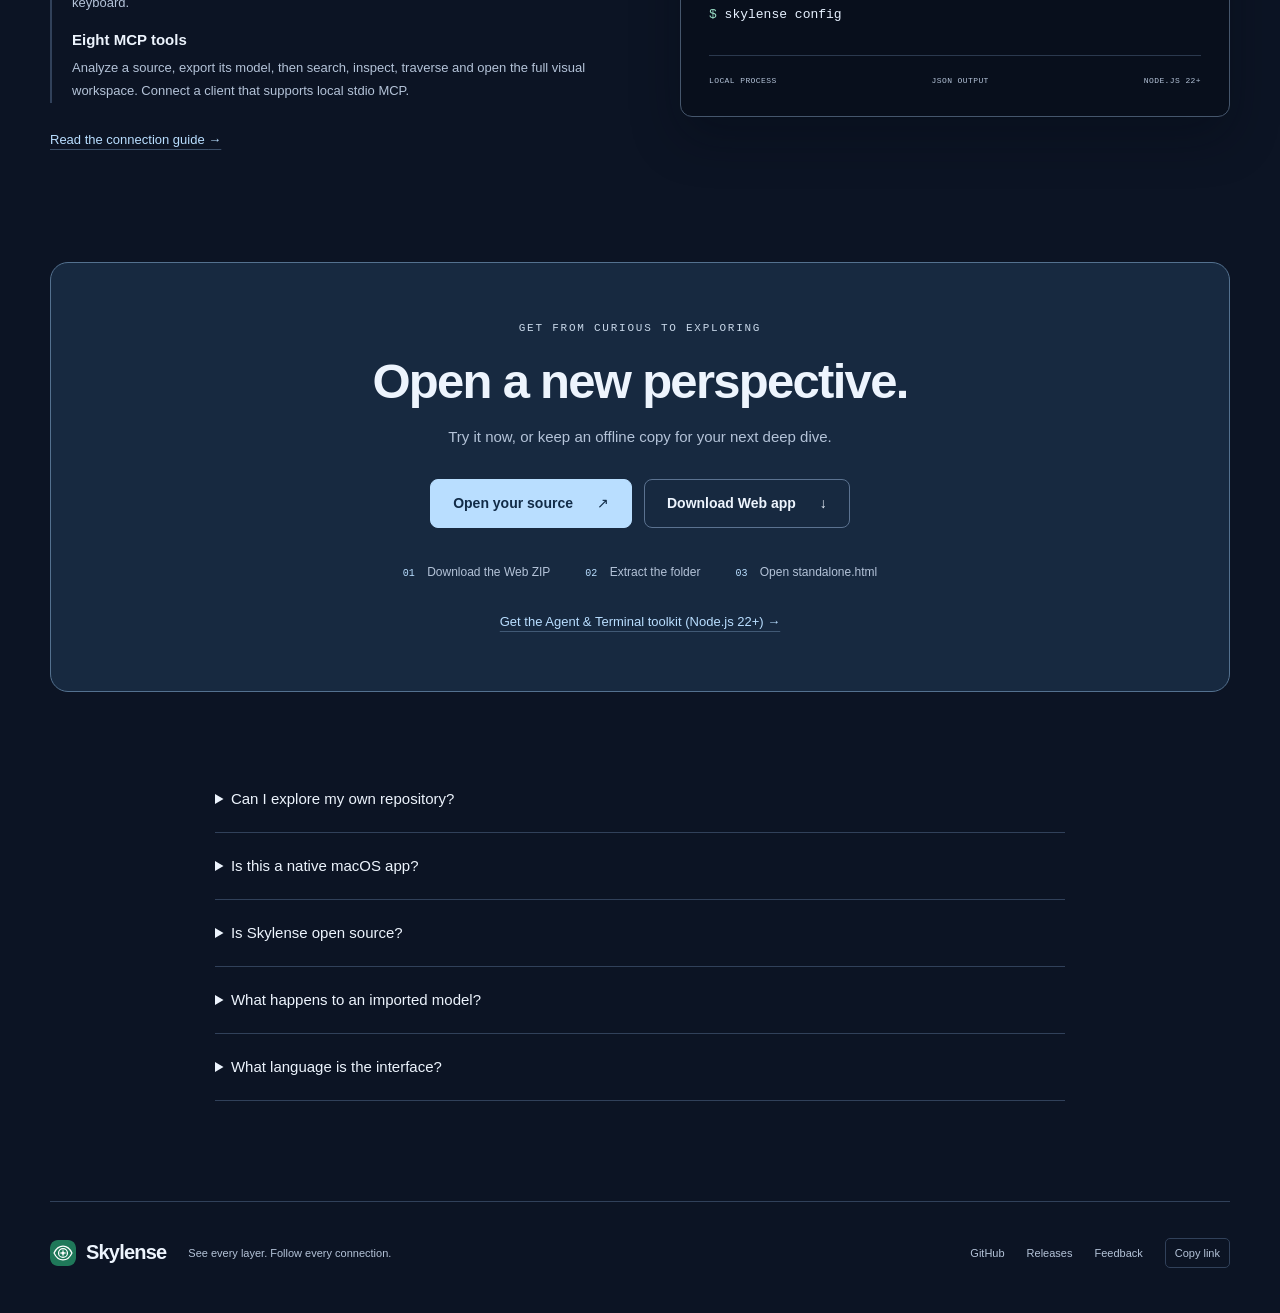
==== commit 86d0868b: "Release 0.3.1 with faster source evidence and corrected regex dependencies" ====
--- a/docs/index.html
+++ b/docs/index.html
@@ -18,7 +18,7 @@
 <div class="eyebrow"><span class="status-dot"></span> A clearer view of your codebase</div>
 <h1>See the system.<br><span>Follow the flow.</span></h1>
 <p class="hero-lead">Understand how the pieces fit. Explore every layer,<br class="desktop-break"> follow the connections, and open the source behind them.</p>
-<div class="hero-actions"><a class="button primary" href="app/?open=source">Open your source <span aria-hidden="true">↗</span></a><a class="button secondary" href="https://github.com/danielchen26/skylense-app/releases/download/v0.3.0/skylense-0.3.0-web-preview.zip">Download offline <span aria-hidden="true">↓</span></a></div>
+<div class="hero-actions"><a class="button primary" href="app/?open=source">Open your source <span aria-hidden="true">↗</span></a><a class="button secondary" href="https://github.com/danielchen26/skylense-app/releases/download/v0.3.1/skylense-0.3.1-web-preview.zip">Download offline <span aria-hidden="true">↓</span></a></div>
 <p class="hero-note">No account. No build step. Your browser is enough.</p>
 <div class="product-frame"><div class="frame-bar"><span class="window-dots" aria-hidden="true"><i></i><i></i><i></i></span><span>skylense <b>/</b> autoresearch</span><span class="frame-context">Hierarchy + flow + source</span></div><a href="app/?example=autoresearch" aria-label="Open the interactive autoresearch example"><img src="assets/captures/theme-midnight.png" alt="Skylense's actual workspace showing the autoresearch experiment flow and connected component details" width="1560" height="960" fetchpriority="high"></a></div>
 <div class="capability-line"><span>HIERARCHICAL MAPS</span><span>CONNECTED PREVIEWS</span><span>SOURCE EVIDENCE</span><span>SOURCE ANALYSIS + MCP</span></div>
@@ -33,9 +33,9 @@
 <section class="section theme-section" id="themes"><div class="wrap"><div class="section-heading"><div><p class="eyebrow">Make room for your way of working</p><h2>Six moods.<br>One clear perspective.</h2></div><p>Warm paper, cool porcelain, or a quieter night shift. Switch themes without losing your place.</p></div><div class="theme-choices" role="group" aria-label="Preview an app theme"><button type="button" data-theme="porcelain" aria-pressed="false"><i style="--swatch:#edf1f6"></i>Porcelain</button><button type="button" data-theme="jade" aria-pressed="false"><i style="--swatch:#86bca2"></i>Jade</button><button type="button" data-theme="sandstone" aria-pressed="false"><i style="--swatch:#d7b894"></i>Sandstone</button><button type="button" data-theme="midnight" aria-pressed="true"><i style="--swatch:#9fc5ff"></i>Midnight</button><button type="button" data-theme="graphite" aria-pressed="false"><i style="--swatch:#858e9c"></i>Graphite</button><button type="button" data-theme="aurora" aria-pressed="false"><i style="--swatch:#d2b7ff"></i>Aurora</button></div><div class="theme-image-frame"><img id="theme-image" src="assets/captures/theme-midnight.png" alt="Skylense in the Midnight theme" width="1560" height="960" loading="lazy"></div><p class="caption" id="theme-caption" aria-live="polite">Midnight — deep blue surfaces and an ice-blue focus.</p></div></section>
 <section class="section wrap" id="agents"><div class="agent-layout"><div><p class="eyebrow">Beyond the browser</p><h2>The same map.<br>Where you work.</h2><p class="section-copy">Keep your terminal open. Give your coding agent a structured view of the architecture. Both read the same model as the Web app.</p><div class="agent-details"><h3>Terminal explorer</h3><p>Expand the tree, search symbols, read details, and jump upstream or downstream with your keyboard.</p><h3>Eight MCP tools</h3><p>Analyze a source, export its model, then search, inspect, traverse and open the full visual workspace. Connect a client that supports local stdio MCP.</p></div><a class="text-link" href="https://github.com/danielchen26/skylense-app/blob/main/guides/AGENTS.md">Read the connection guide <span aria-hidden="true">→</span></a></div><div class="terminal-card"><div class="terminal-header"><span class="window-dots" aria-hidden="true"><i></i><i></i><i></i></span><span>Terminal / after installing the toolkit</span></div><div class="terminal-body"><p class="terminal-comment"># Explore interactively</p><pre><span>$</span> skylense tui autoresearch</pre><p class="terminal-comment"># Follow a directed connection</p><pre><span>$</span> skylense trace autoresearch AR_train \
     --depth 2 --json</pre><p class="terminal-comment"># Print local MCP configuration</p><pre><span>$</span> skylense config</pre><div class="terminal-footer"><span>LOCAL PROCESS</span><span>JSON OUTPUT</span><span>NODE.JS 22+</span></div></div></div></div></section>
-<section class="section wrap" id="download"><div class="download-card"><p class="eyebrow">Get from curious to exploring</p><h2>Open a new perspective.</h2><p>Try it now, or keep an offline copy for your next deep dive.</p><div class="hero-actions"><a class="button primary" href="app/?open=source">Open your source <span aria-hidden="true">↗</span></a><a class="button secondary" href="https://github.com/danielchen26/skylense-app/releases/download/v0.3.0/skylense-0.3.0-web-preview.zip">Download Web app <span aria-hidden="true">↓</span></a></div><ol class="start-steps"><li><b>01</b> Download the Web ZIP</li><li><b>02</b> Extract the folder</li><li><b>03</b> Open standalone.html</li></ol><a class="text-link" href="https://github.com/danielchen26/skylense-app/releases/download/v0.3.0/skylense-0.3.0.tgz">Get the Agent &amp; Terminal toolkit (Node.js 22+) →</a></div></section>
+<section class="section wrap" id="download"><div class="download-card"><p class="eyebrow">Get from curious to exploring</p><h2>Open a new perspective.</h2><p>Try it now, or keep an offline copy for your next deep dive.</p><div class="hero-actions"><a class="button primary" href="app/?open=source">Open your source <span aria-hidden="true">↗</span></a><a class="button secondary" href="https://github.com/danielchen26/skylense-app/releases/download/v0.3.1/skylense-0.3.1-web-preview.zip">Download Web app <span aria-hidden="true">↓</span></a></div><ol class="start-steps"><li><b>01</b> Download the Web ZIP</li><li><b>02</b> Extract the folder</li><li><b>03</b> Open standalone.html</li></ol><a class="text-link" href="https://github.com/danielchen26/skylense-app/releases/download/v0.3.1/skylense-0.3.1.tgz">Get the Agent &amp; Terminal toolkit (Node.js 22+) →</a></div></section>
 <section class="faq wrap" aria-label="Preview details"><details><summary>Can I explore my own repository?</summary><p>Yes. Choose Open source to select a folder or files, enter a public GitHub URL or webpage, or paste text. Python/JS/TS receive lexical declaration and import analysis; other formats keep hierarchy and available text or metadata. Coverage is bounded and reported. Browser CORS restrictions can be handled with the local CLI.</p></details><details><summary>Is this a native macOS app?</summary><p>This release is a browser app with offline HTML, plus a local Node.js toolkit. A native macOS installer is not available yet.</p></details><details><summary>Is Skylense open source?</summary><p>Skylense is available as a downloadable application preview. Source licensing and commercial rights remain reserved. The attributed example materials retain their upstream licenses. <a href="https://github.com/danielchen26/skylense-app/blob/main/NOTICE.md">Read the preview notice.</a></p></details><details><summary>What happens to an imported model?</summary><p>Web imports stay in the current browser session. The local MCP process reads requested public URLs and source files inside an explicitly configured root. Connected agents receive query results according to their own data policies. <a href="https://github.com/danielchen26/skylense-app/blob/main/PRIVACY.md">Read the data boundaries.</a></p></details><details><summary>What language is the interface?</summary><p>The preview's interface is primarily Chinese, with source symbols in their original language. This site and the getting-started guides are available in English; a Chinese README is also provided.</p></details></section>
 </main>
-<footer class="site-footer wrap"><a class="brand" href="./"><img src="assets/mark.svg" alt="" width="26" height="26">Skylense</a><span>See every layer. Follow every connection.</span><div><a href="https://github.com/danielchen26/skylense-app">GitHub</a><a href="https://github.com/danielchen26/skylense-app/releases/tag/v0.3.0">Releases</a><a href="https://github.com/danielchen26/skylense-app/issues">Feedback</a><button type="button" id="share-site">Copy link</button></div><p class="share-status" role="status" aria-live="polite"></p></footer>
+<footer class="site-footer wrap"><a class="brand" href="./"><img src="assets/mark.svg" alt="" width="26" height="26">Skylense</a><span>See every layer. Follow every connection.</span><div><a href="https://github.com/danielchen26/skylense-app">GitHub</a><a href="https://github.com/danielchen26/skylense-app/releases/tag/v0.3.1">Releases</a><a href="https://github.com/danielchen26/skylense-app/issues">Feedback</a><button type="button" id="share-site">Copy link</button></div><p class="share-status" role="status" aria-live="polite"></p></footer>
 <script src="site.js"></script>
 </body></html>
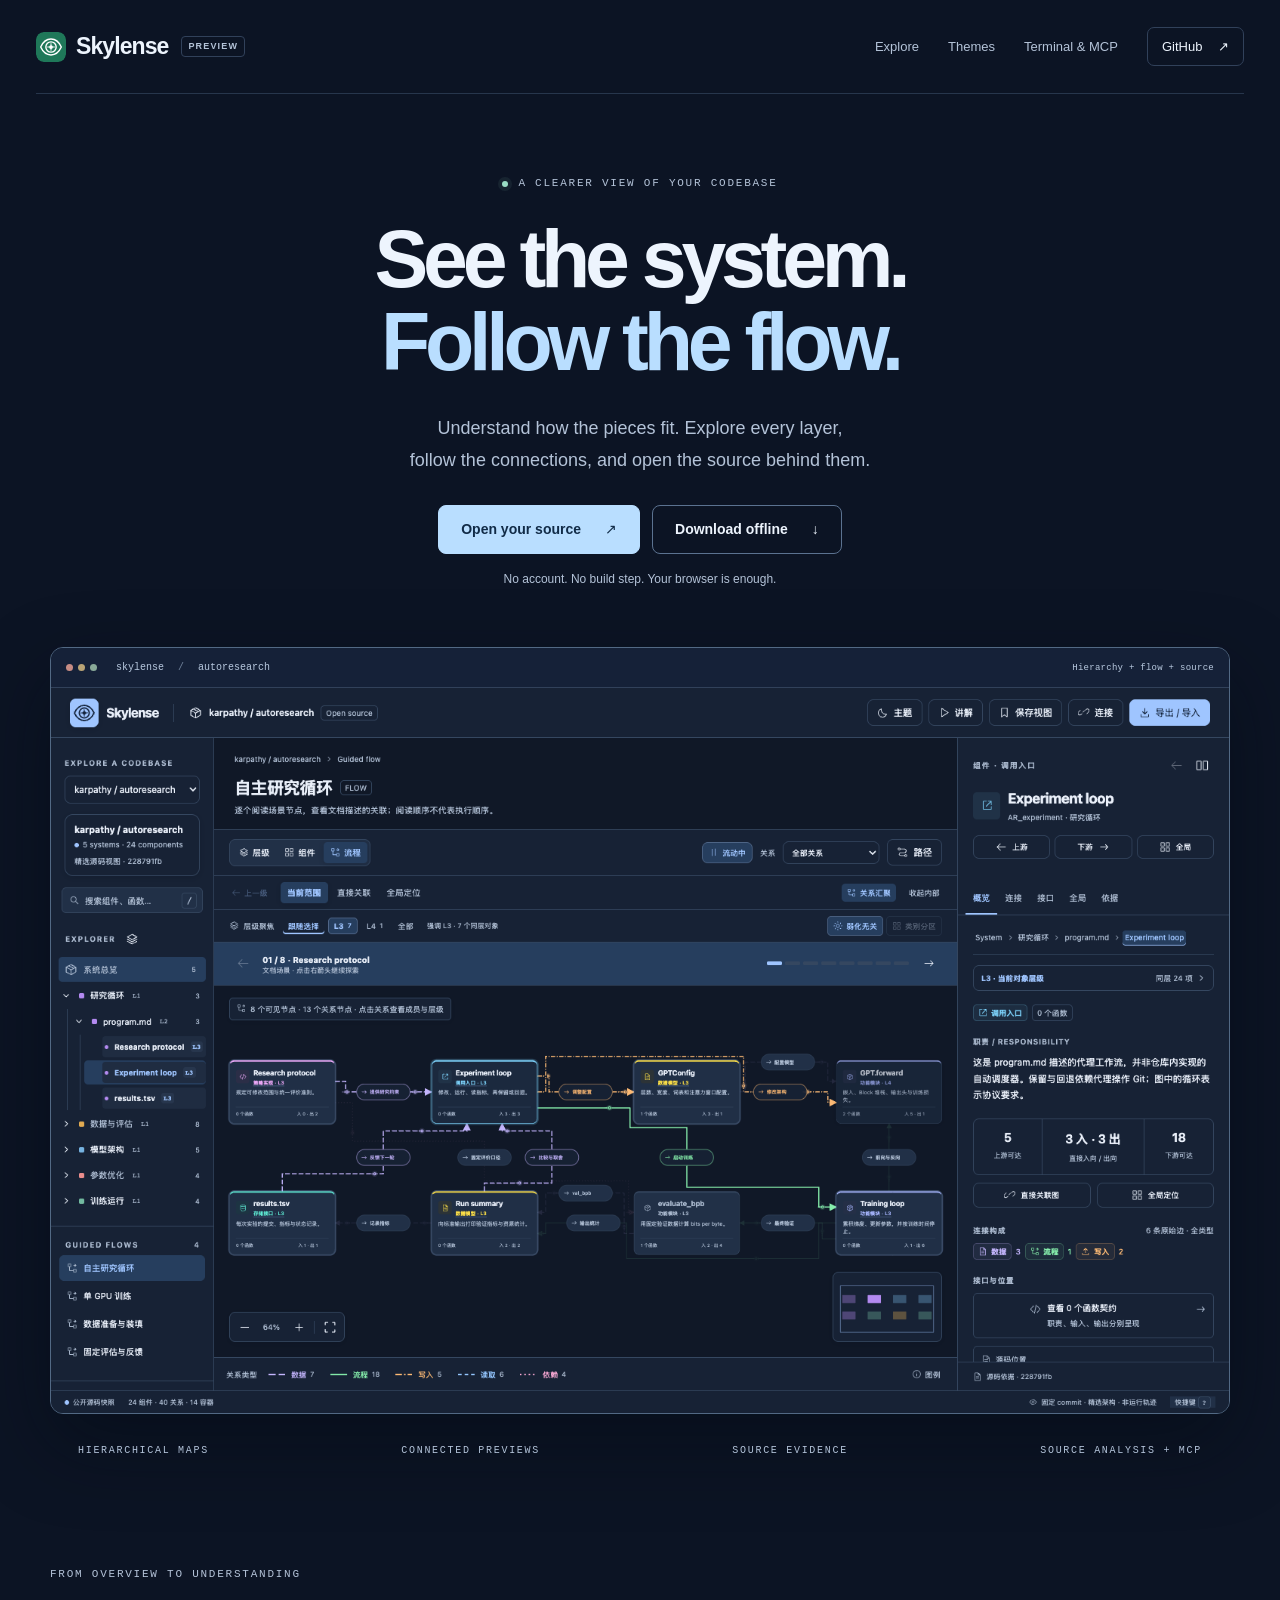
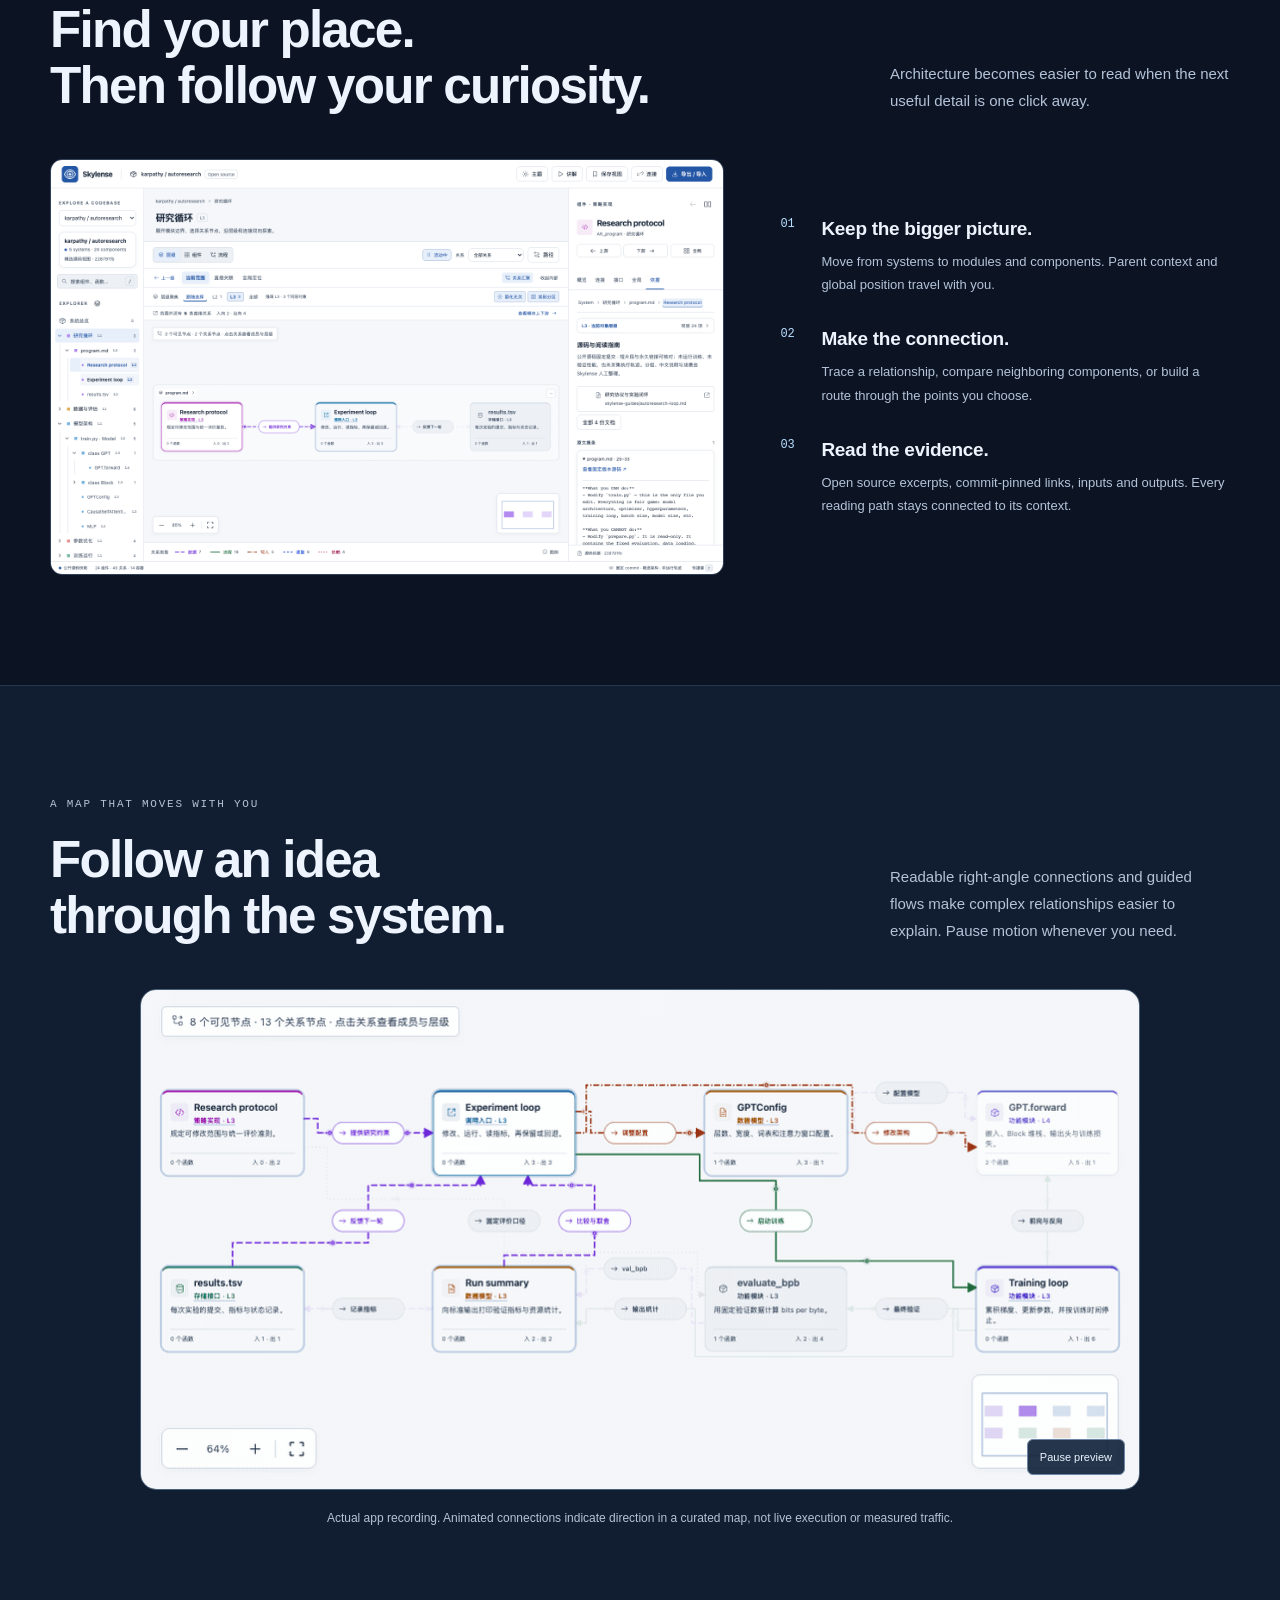
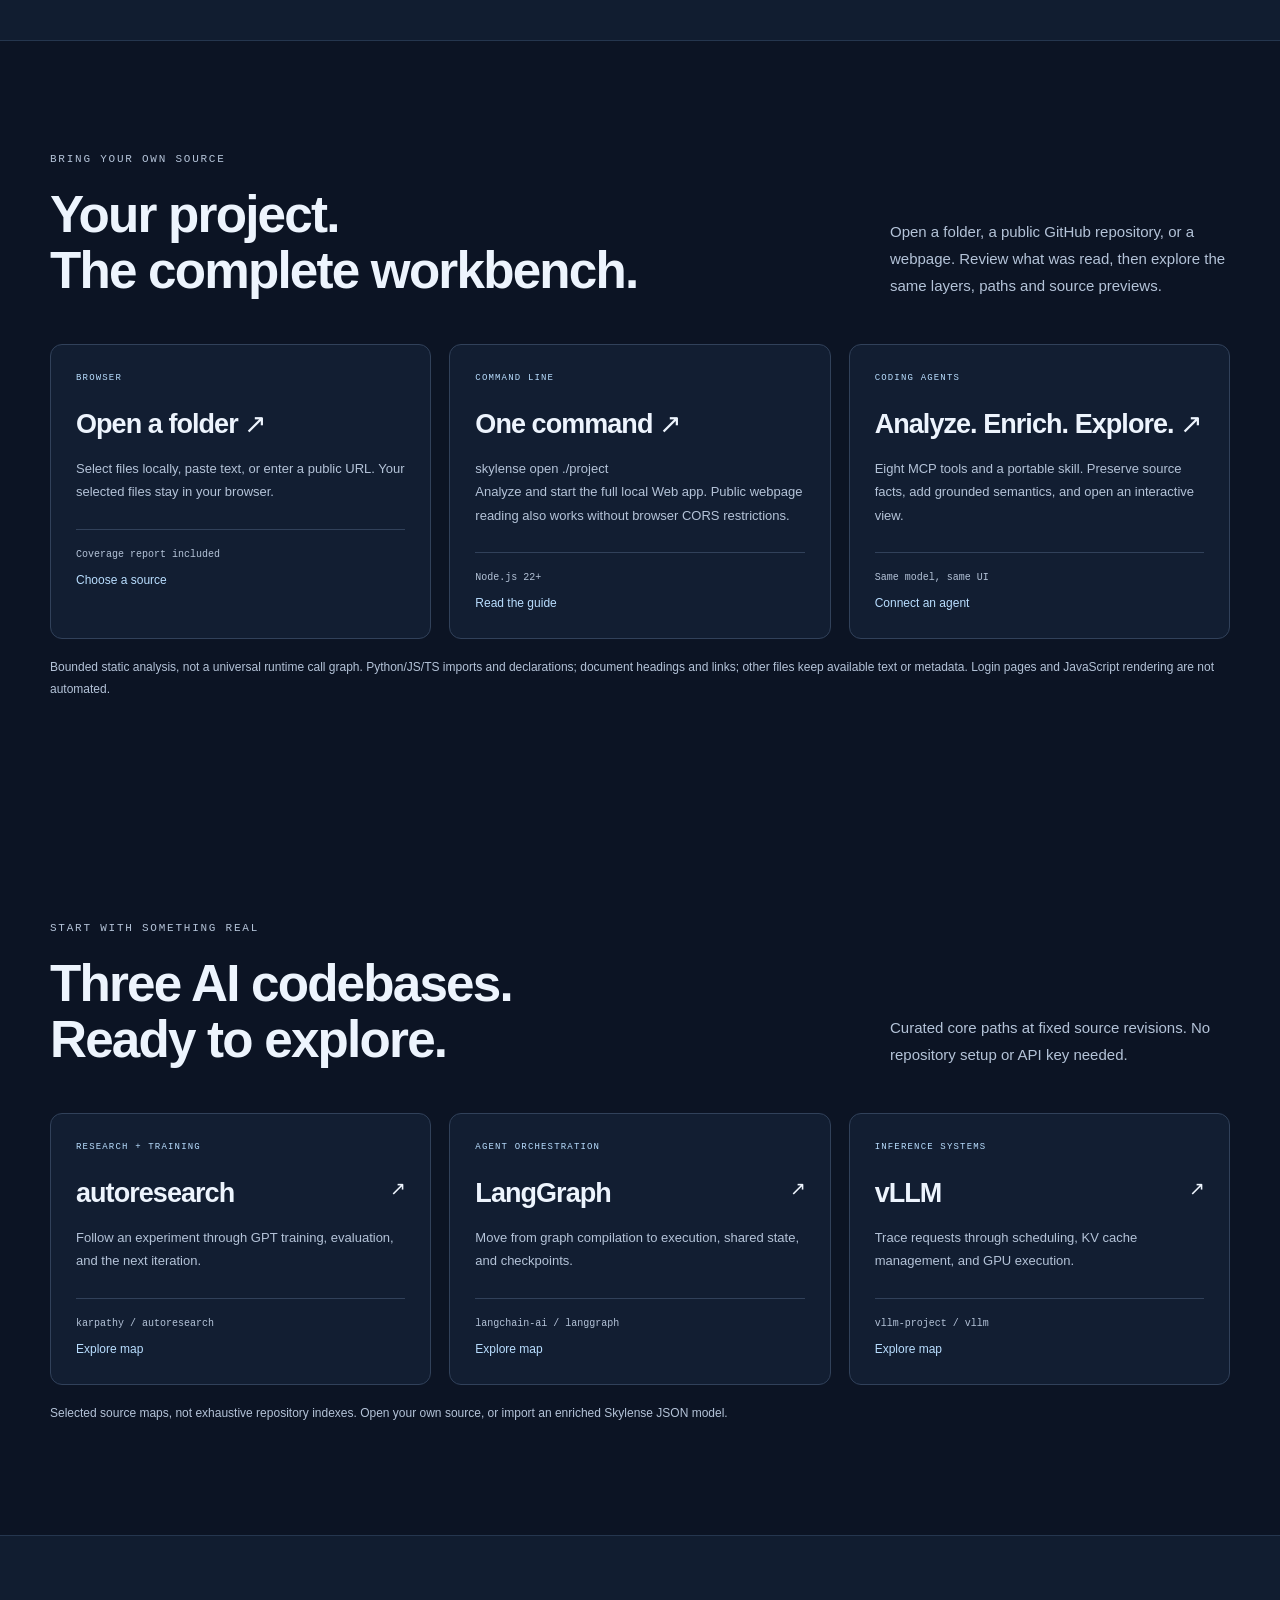
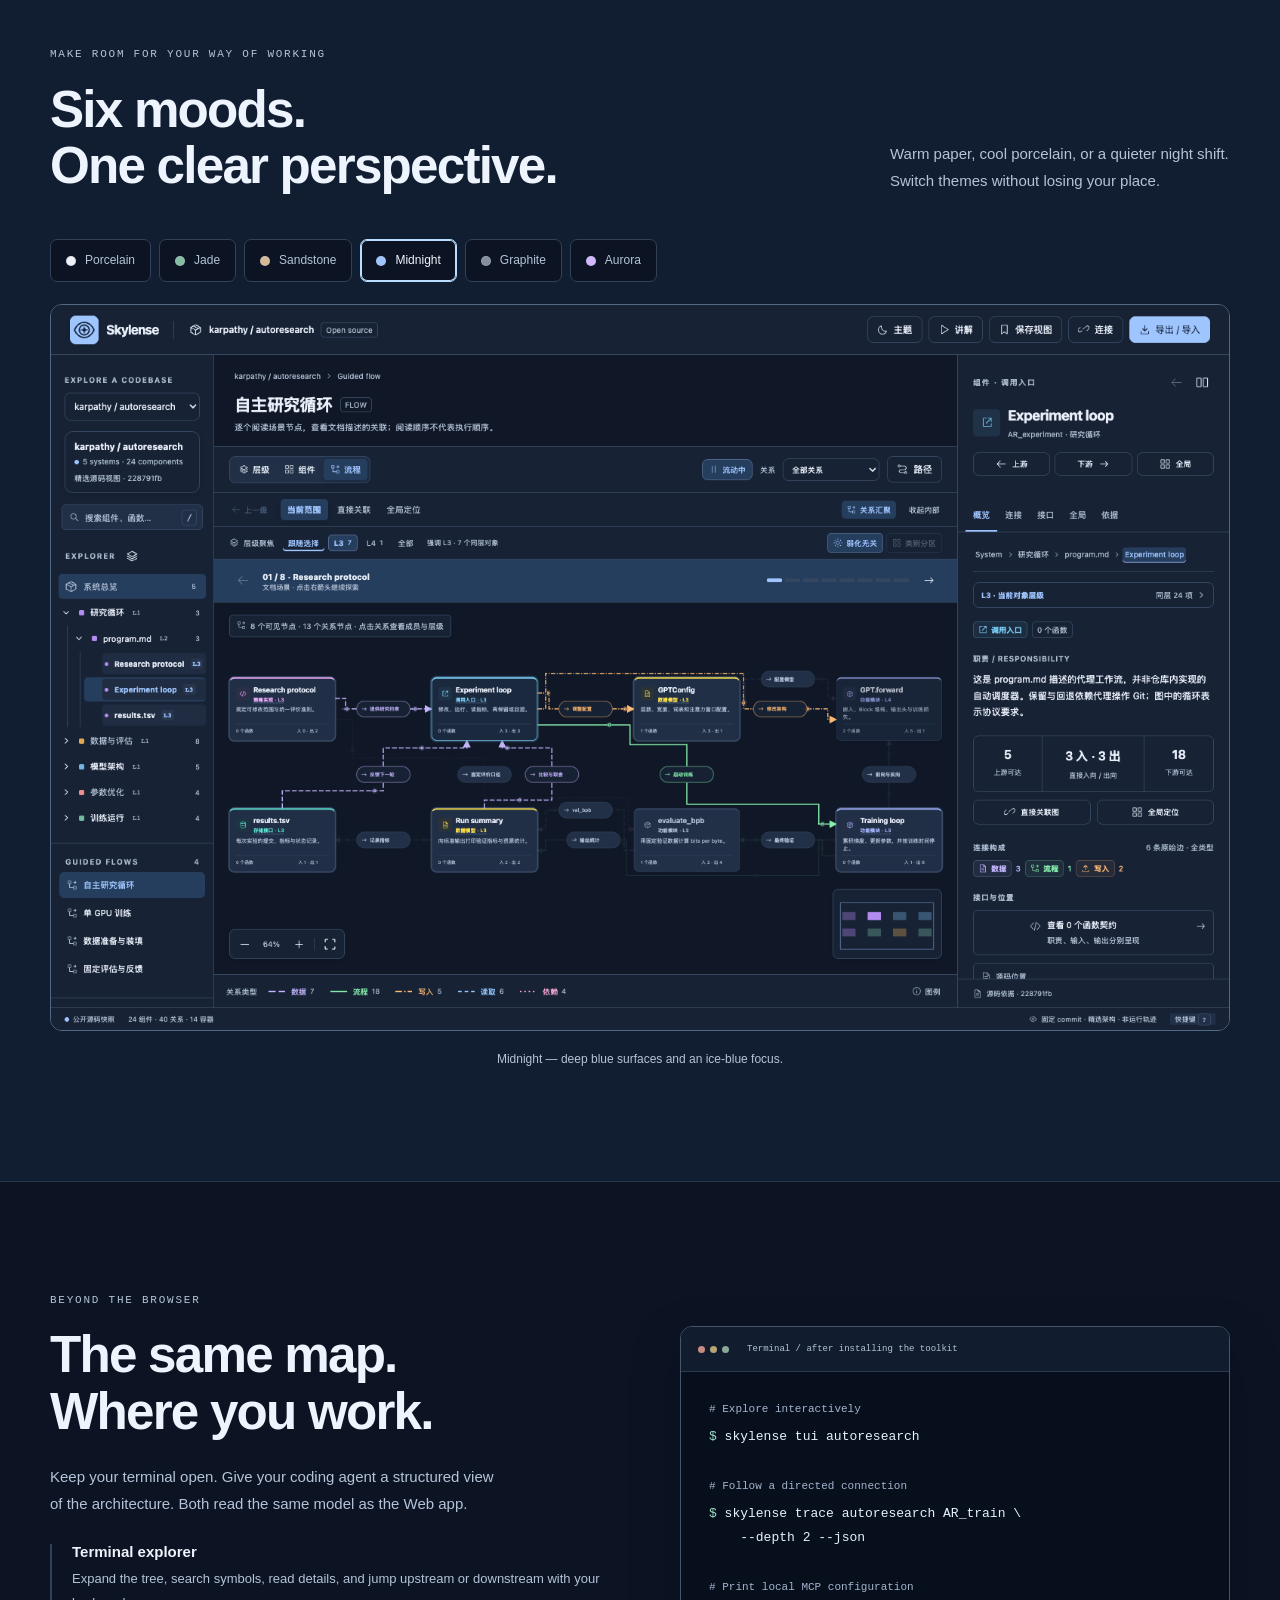
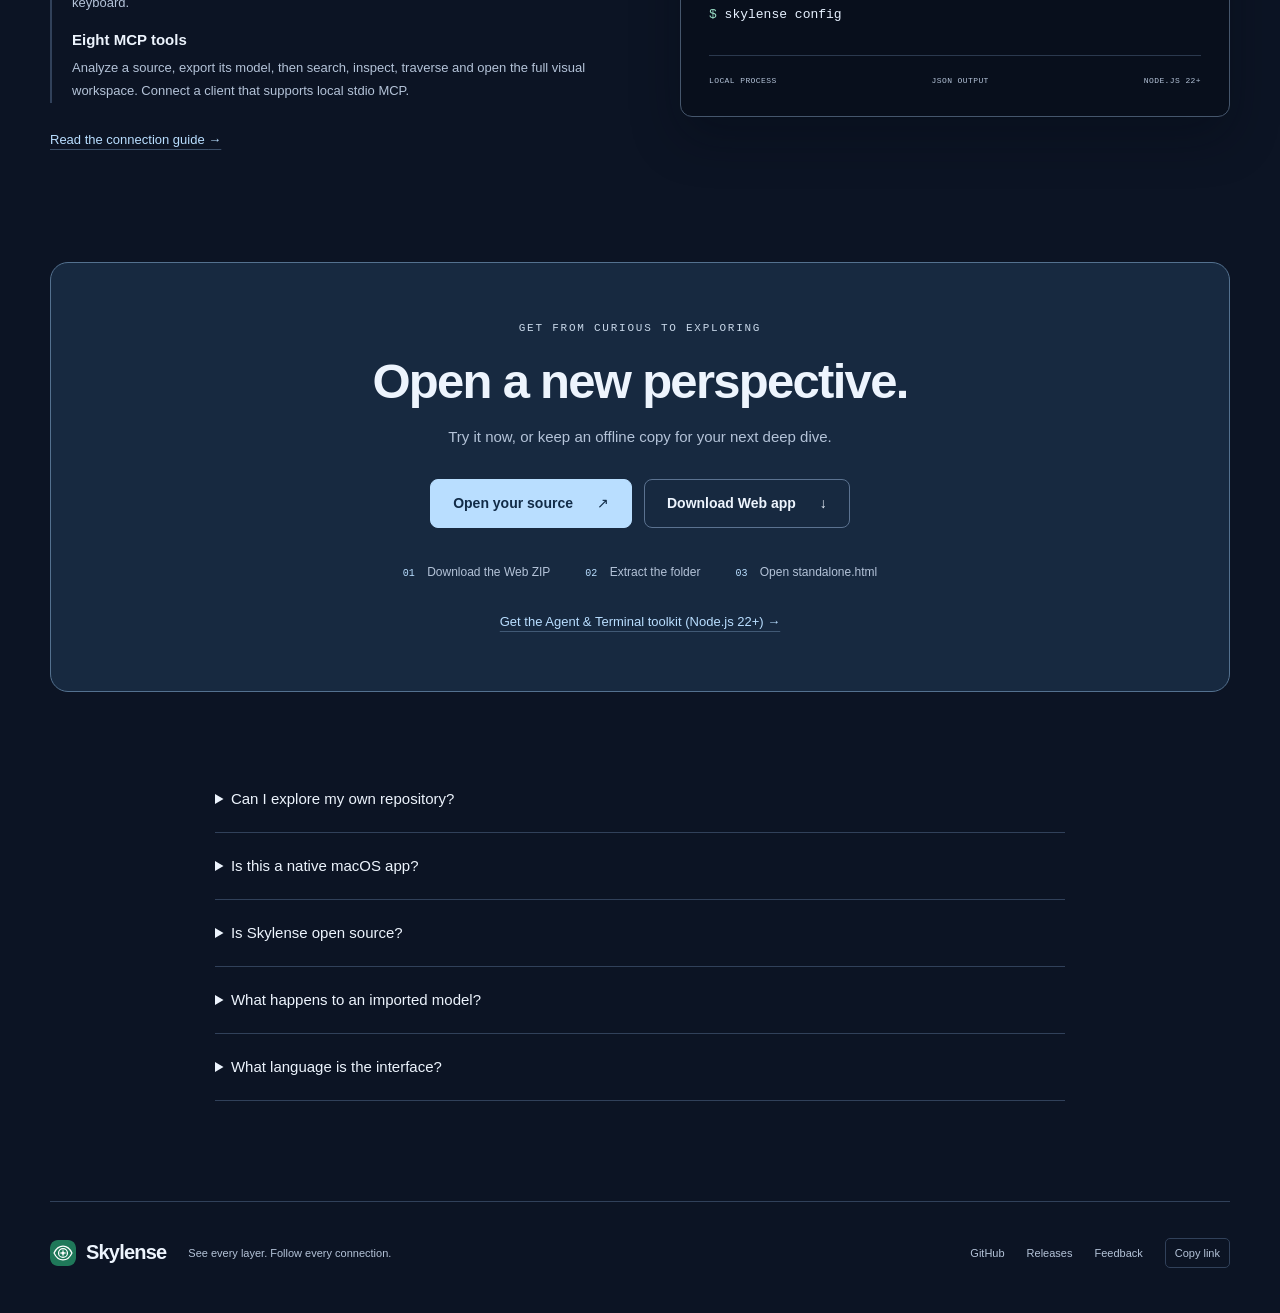
==== commit 69383b7c: "Publish Skylense 0.3.2 source-symbol navigation preview" ====
--- a/docs/index.html
+++ b/docs/index.html
@@ -18,7 +18,7 @@
 <div class="eyebrow"><span class="status-dot"></span> A clearer view of your codebase</div>
 <h1>See the system.<br><span>Follow the flow.</span></h1>
 <p class="hero-lead">Understand how the pieces fit. Explore every layer,<br class="desktop-break"> follow the connections, and open the source behind them.</p>
-<div class="hero-actions"><a class="button primary" href="app/?open=source">Open your source <span aria-hidden="true">↗</span></a><a class="button secondary" href="https://github.com/danielchen26/skylense-app/releases/download/v0.3.1/skylense-0.3.1-web-preview.zip">Download offline <span aria-hidden="true">↓</span></a></div>
+<div class="hero-actions"><a class="button primary" href="app/?open=source">Open your source <span aria-hidden="true">↗</span></a><a class="button secondary" href="https://github.com/danielchen26/skylense-app/releases/download/v0.3.2/skylense-0.3.2-web-preview.zip">Download offline <span aria-hidden="true">↓</span></a></div>
 <p class="hero-note">No account. No build step. Your browser is enough.</p>
 <div class="product-frame"><div class="frame-bar"><span class="window-dots" aria-hidden="true"><i></i><i></i><i></i></span><span>skylense <b>/</b> autoresearch</span><span class="frame-context">Hierarchy + flow + source</span></div><a href="app/?example=autoresearch" aria-label="Open the interactive autoresearch example"><img src="assets/captures/theme-midnight.png" alt="Skylense's actual workspace showing the autoresearch experiment flow and connected component details" width="1560" height="960" fetchpriority="high"></a></div>
 <div class="capability-line"><span>HIERARCHICAL MAPS</span><span>CONNECTED PREVIEWS</span><span>SOURCE EVIDENCE</span><span>SOURCE ANALYSIS + MCP</span></div>
@@ -33,9 +33,9 @@
 <section class="section theme-section" id="themes"><div class="wrap"><div class="section-heading"><div><p class="eyebrow">Make room for your way of working</p><h2>Six moods.<br>One clear perspective.</h2></div><p>Warm paper, cool porcelain, or a quieter night shift. Switch themes without losing your place.</p></div><div class="theme-choices" role="group" aria-label="Preview an app theme"><button type="button" data-theme="porcelain" aria-pressed="false"><i style="--swatch:#edf1f6"></i>Porcelain</button><button type="button" data-theme="jade" aria-pressed="false"><i style="--swatch:#86bca2"></i>Jade</button><button type="button" data-theme="sandstone" aria-pressed="false"><i style="--swatch:#d7b894"></i>Sandstone</button><button type="button" data-theme="midnight" aria-pressed="true"><i style="--swatch:#9fc5ff"></i>Midnight</button><button type="button" data-theme="graphite" aria-pressed="false"><i style="--swatch:#858e9c"></i>Graphite</button><button type="button" data-theme="aurora" aria-pressed="false"><i style="--swatch:#d2b7ff"></i>Aurora</button></div><div class="theme-image-frame"><img id="theme-image" src="assets/captures/theme-midnight.png" alt="Skylense in the Midnight theme" width="1560" height="960" loading="lazy"></div><p class="caption" id="theme-caption" aria-live="polite">Midnight — deep blue surfaces and an ice-blue focus.</p></div></section>
 <section class="section wrap" id="agents"><div class="agent-layout"><div><p class="eyebrow">Beyond the browser</p><h2>The same map.<br>Where you work.</h2><p class="section-copy">Keep your terminal open. Give your coding agent a structured view of the architecture. Both read the same model as the Web app.</p><div class="agent-details"><h3>Terminal explorer</h3><p>Expand the tree, search symbols, read details, and jump upstream or downstream with your keyboard.</p><h3>Eight MCP tools</h3><p>Analyze a source, export its model, then search, inspect, traverse and open the full visual workspace. Connect a client that supports local stdio MCP.</p></div><a class="text-link" href="https://github.com/danielchen26/skylense-app/blob/main/guides/AGENTS.md">Read the connection guide <span aria-hidden="true">→</span></a></div><div class="terminal-card"><div class="terminal-header"><span class="window-dots" aria-hidden="true"><i></i><i></i><i></i></span><span>Terminal / after installing the toolkit</span></div><div class="terminal-body"><p class="terminal-comment"># Explore interactively</p><pre><span>$</span> skylense tui autoresearch</pre><p class="terminal-comment"># Follow a directed connection</p><pre><span>$</span> skylense trace autoresearch AR_train \
     --depth 2 --json</pre><p class="terminal-comment"># Print local MCP configuration</p><pre><span>$</span> skylense config</pre><div class="terminal-footer"><span>LOCAL PROCESS</span><span>JSON OUTPUT</span><span>NODE.JS 22+</span></div></div></div></div></section>
-<section class="section wrap" id="download"><div class="download-card"><p class="eyebrow">Get from curious to exploring</p><h2>Open a new perspective.</h2><p>Try it now, or keep an offline copy for your next deep dive.</p><div class="hero-actions"><a class="button primary" href="app/?open=source">Open your source <span aria-hidden="true">↗</span></a><a class="button secondary" href="https://github.com/danielchen26/skylense-app/releases/download/v0.3.1/skylense-0.3.1-web-preview.zip">Download Web app <span aria-hidden="true">↓</span></a></div><ol class="start-steps"><li><b>01</b> Download the Web ZIP</li><li><b>02</b> Extract the folder</li><li><b>03</b> Open standalone.html</li></ol><a class="text-link" href="https://github.com/danielchen26/skylense-app/releases/download/v0.3.1/skylense-0.3.1.tgz">Get the Agent &amp; Terminal toolkit (Node.js 22+) →</a></div></section>
+<section class="section wrap" id="download"><div class="download-card"><p class="eyebrow">Get from curious to exploring</p><h2>Open a new perspective.</h2><p>Try it now, or keep an offline copy for your next deep dive.</p><div class="hero-actions"><a class="button primary" href="app/?open=source">Open your source <span aria-hidden="true">↗</span></a><a class="button secondary" href="https://github.com/danielchen26/skylense-app/releases/download/v0.3.2/skylense-0.3.2-web-preview.zip">Download Web app <span aria-hidden="true">↓</span></a></div><ol class="start-steps"><li><b>01</b> Download the Web ZIP</li><li><b>02</b> Extract the folder</li><li><b>03</b> Open standalone.html</li></ol><a class="text-link" href="https://github.com/danielchen26/skylense-app/releases/download/v0.3.2/skylense-0.3.2.tgz">Get the Agent &amp; Terminal toolkit (Node.js 22+) →</a></div></section>
 <section class="faq wrap" aria-label="Preview details"><details><summary>Can I explore my own repository?</summary><p>Yes. Choose Open source to select a folder or files, enter a public GitHub URL or webpage, or paste text. Python/JS/TS receive lexical declaration and import analysis; other formats keep hierarchy and available text or metadata. Coverage is bounded and reported. Browser CORS restrictions can be handled with the local CLI.</p></details><details><summary>Is this a native macOS app?</summary><p>This release is a browser app with offline HTML, plus a local Node.js toolkit. A native macOS installer is not available yet.</p></details><details><summary>Is Skylense open source?</summary><p>Skylense is available as a downloadable application preview. Source licensing and commercial rights remain reserved. The attributed example materials retain their upstream licenses. <a href="https://github.com/danielchen26/skylense-app/blob/main/NOTICE.md">Read the preview notice.</a></p></details><details><summary>What happens to an imported model?</summary><p>Web imports stay in the current browser session. The local MCP process reads requested public URLs and source files inside an explicitly configured root. Connected agents receive query results according to their own data policies. <a href="https://github.com/danielchen26/skylense-app/blob/main/PRIVACY.md">Read the data boundaries.</a></p></details><details><summary>What language is the interface?</summary><p>The preview's interface is primarily Chinese, with source symbols in their original language. This site and the getting-started guides are available in English; a Chinese README is also provided.</p></details></section>
 </main>
-<footer class="site-footer wrap"><a class="brand" href="./"><img src="assets/mark.svg" alt="" width="26" height="26">Skylense</a><span>See every layer. Follow every connection.</span><div><a href="https://github.com/danielchen26/skylense-app">GitHub</a><a href="https://github.com/danielchen26/skylense-app/releases/tag/v0.3.1">Releases</a><a href="https://github.com/danielchen26/skylense-app/issues">Feedback</a><button type="button" id="share-site">Copy link</button></div><p class="share-status" role="status" aria-live="polite"></p></footer>
+<footer class="site-footer wrap"><a class="brand" href="./"><img src="assets/mark.svg" alt="" width="26" height="26">Skylense</a><span>See every layer. Follow every connection.</span><div><a href="https://github.com/danielchen26/skylense-app">GitHub</a><a href="https://github.com/danielchen26/skylense-app/releases/tag/v0.3.2">Releases</a><a href="https://github.com/danielchen26/skylense-app/issues">Feedback</a><button type="button" id="share-site">Copy link</button></div><p class="share-status" role="status" aria-live="polite"></p></footer>
 <script src="site.js"></script>
 </body></html>
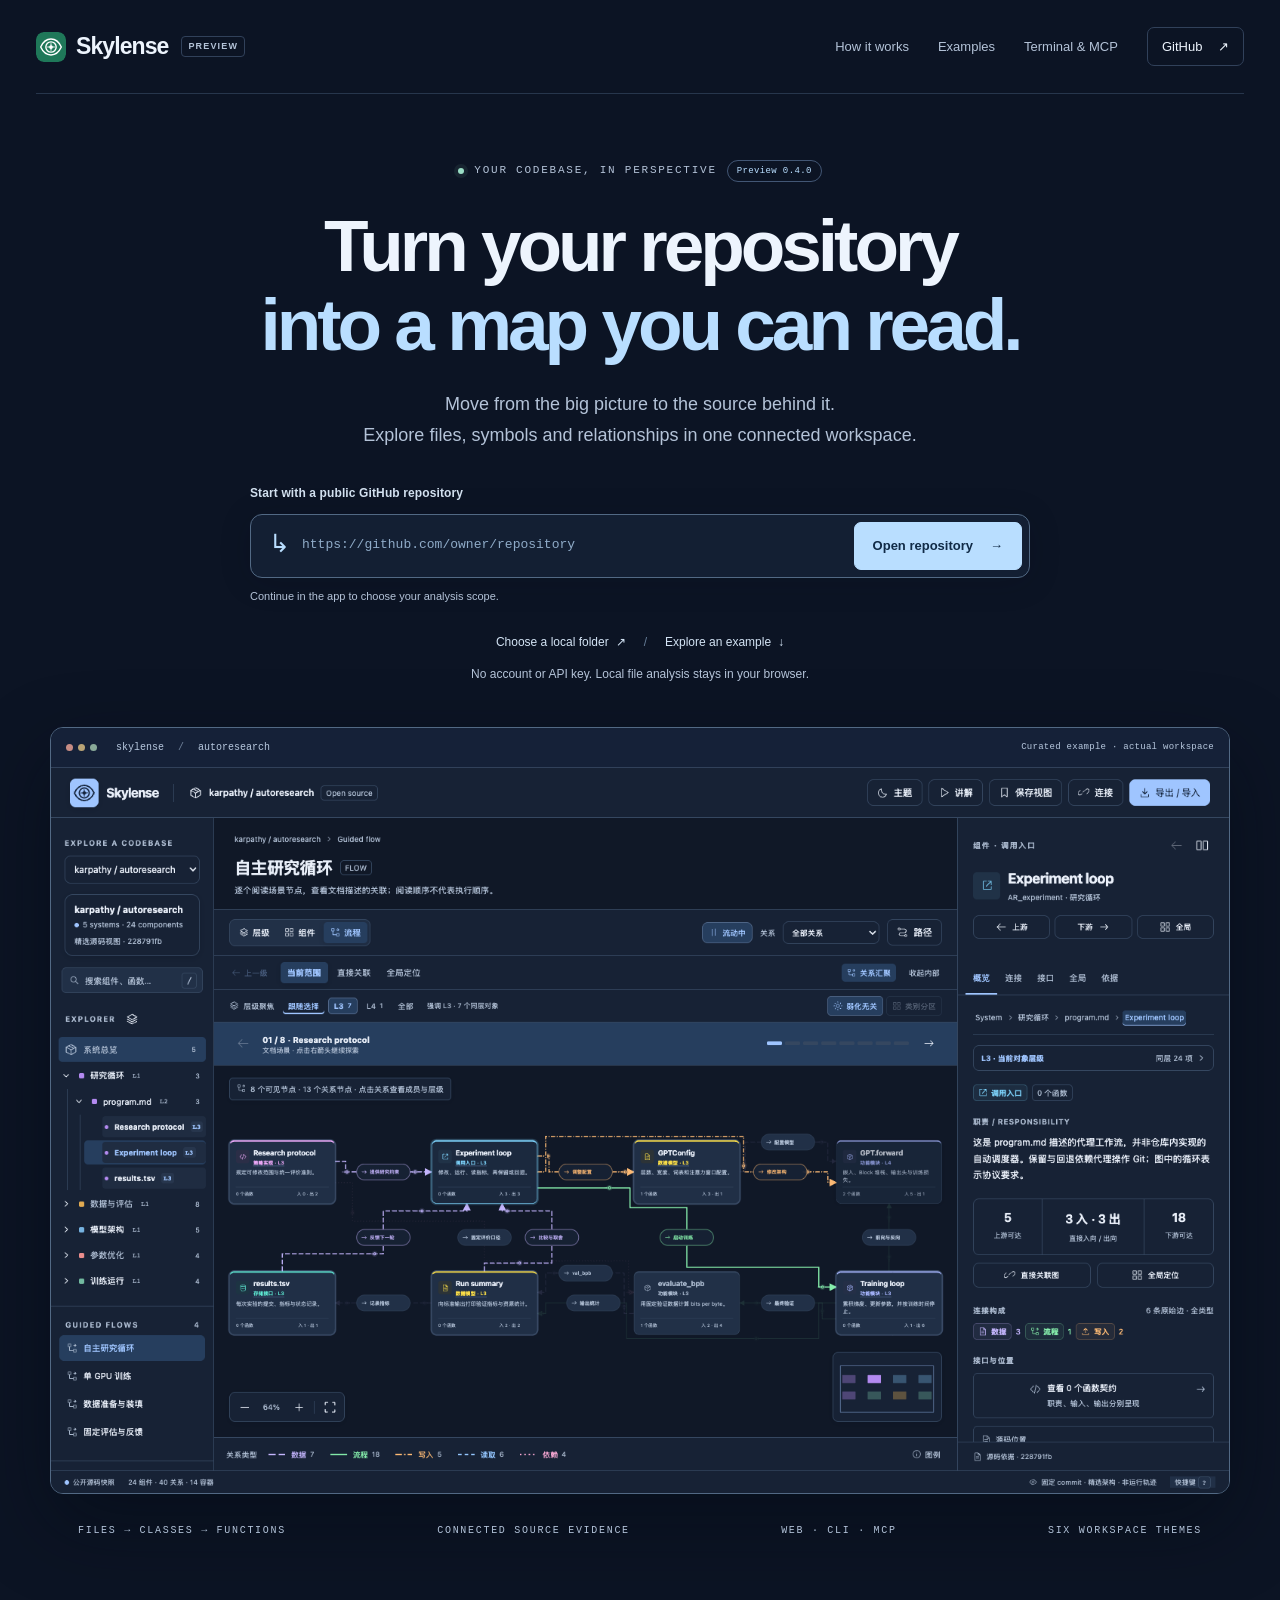
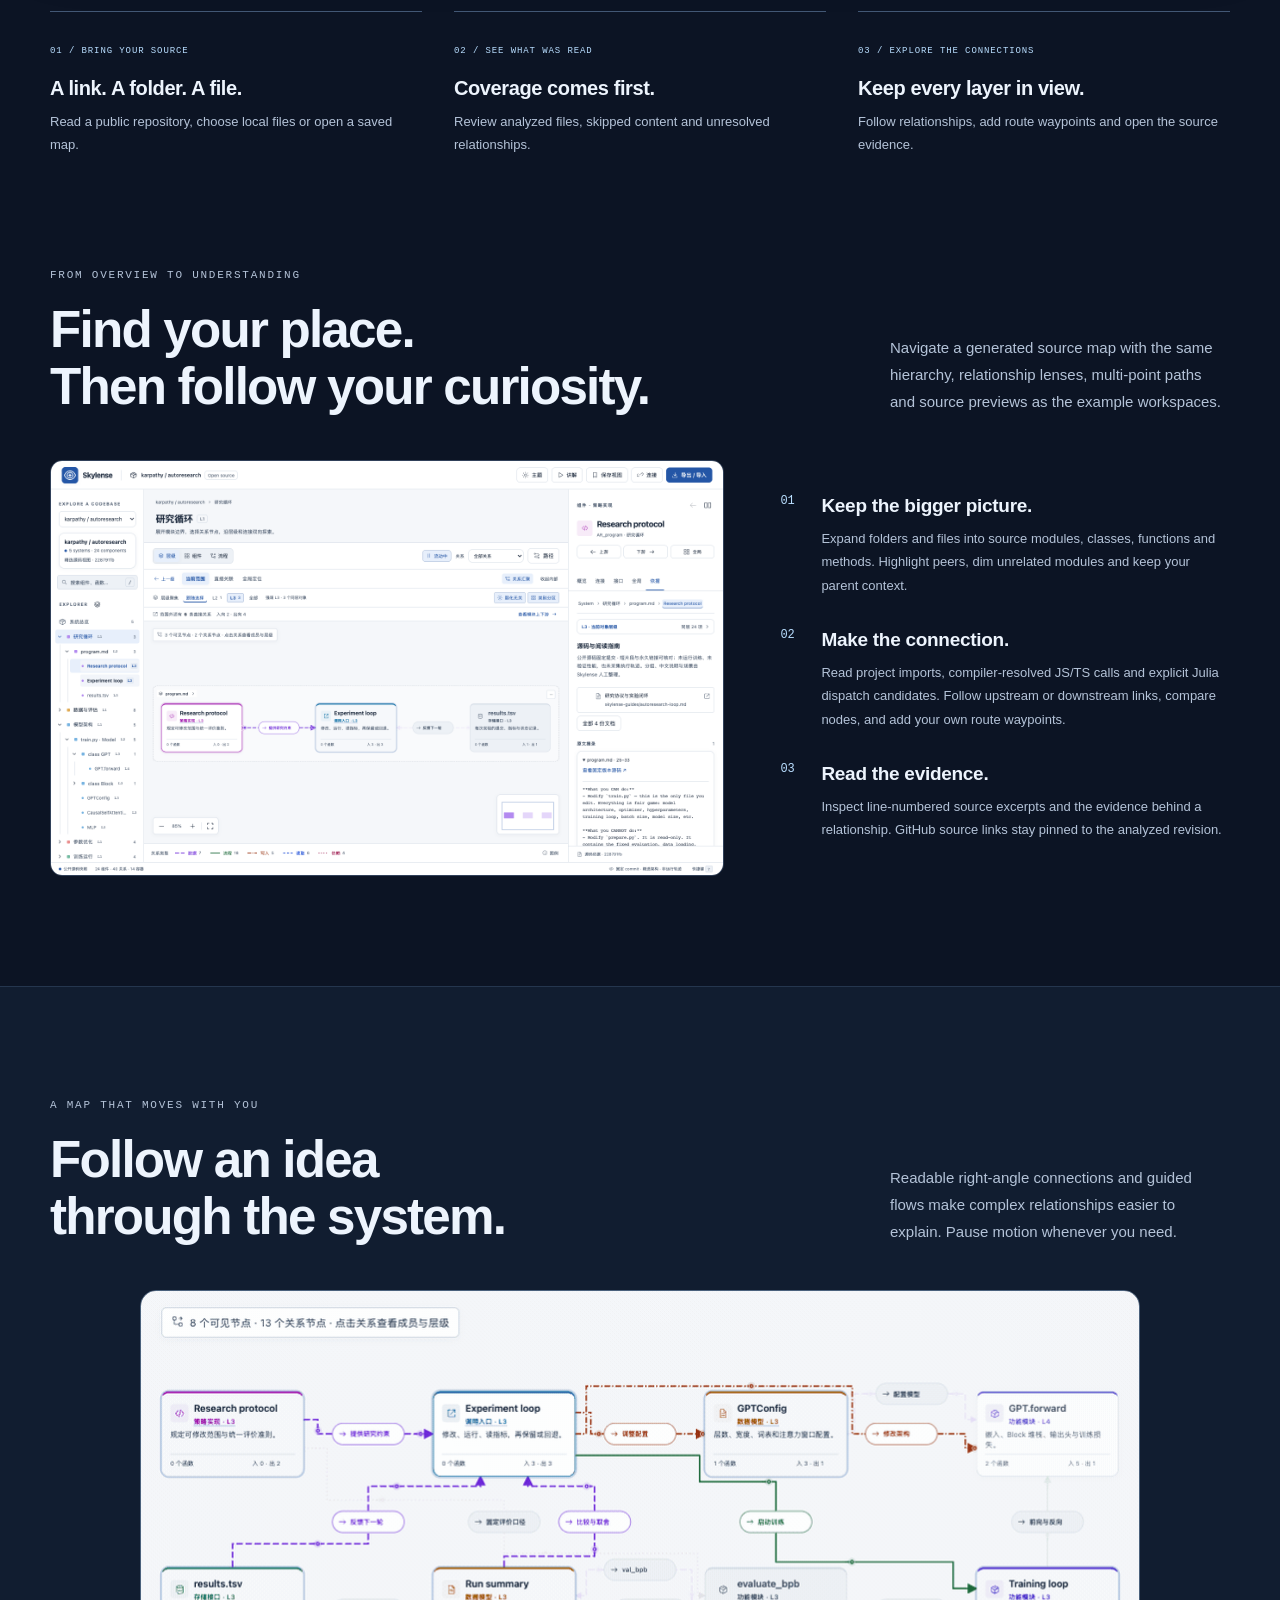
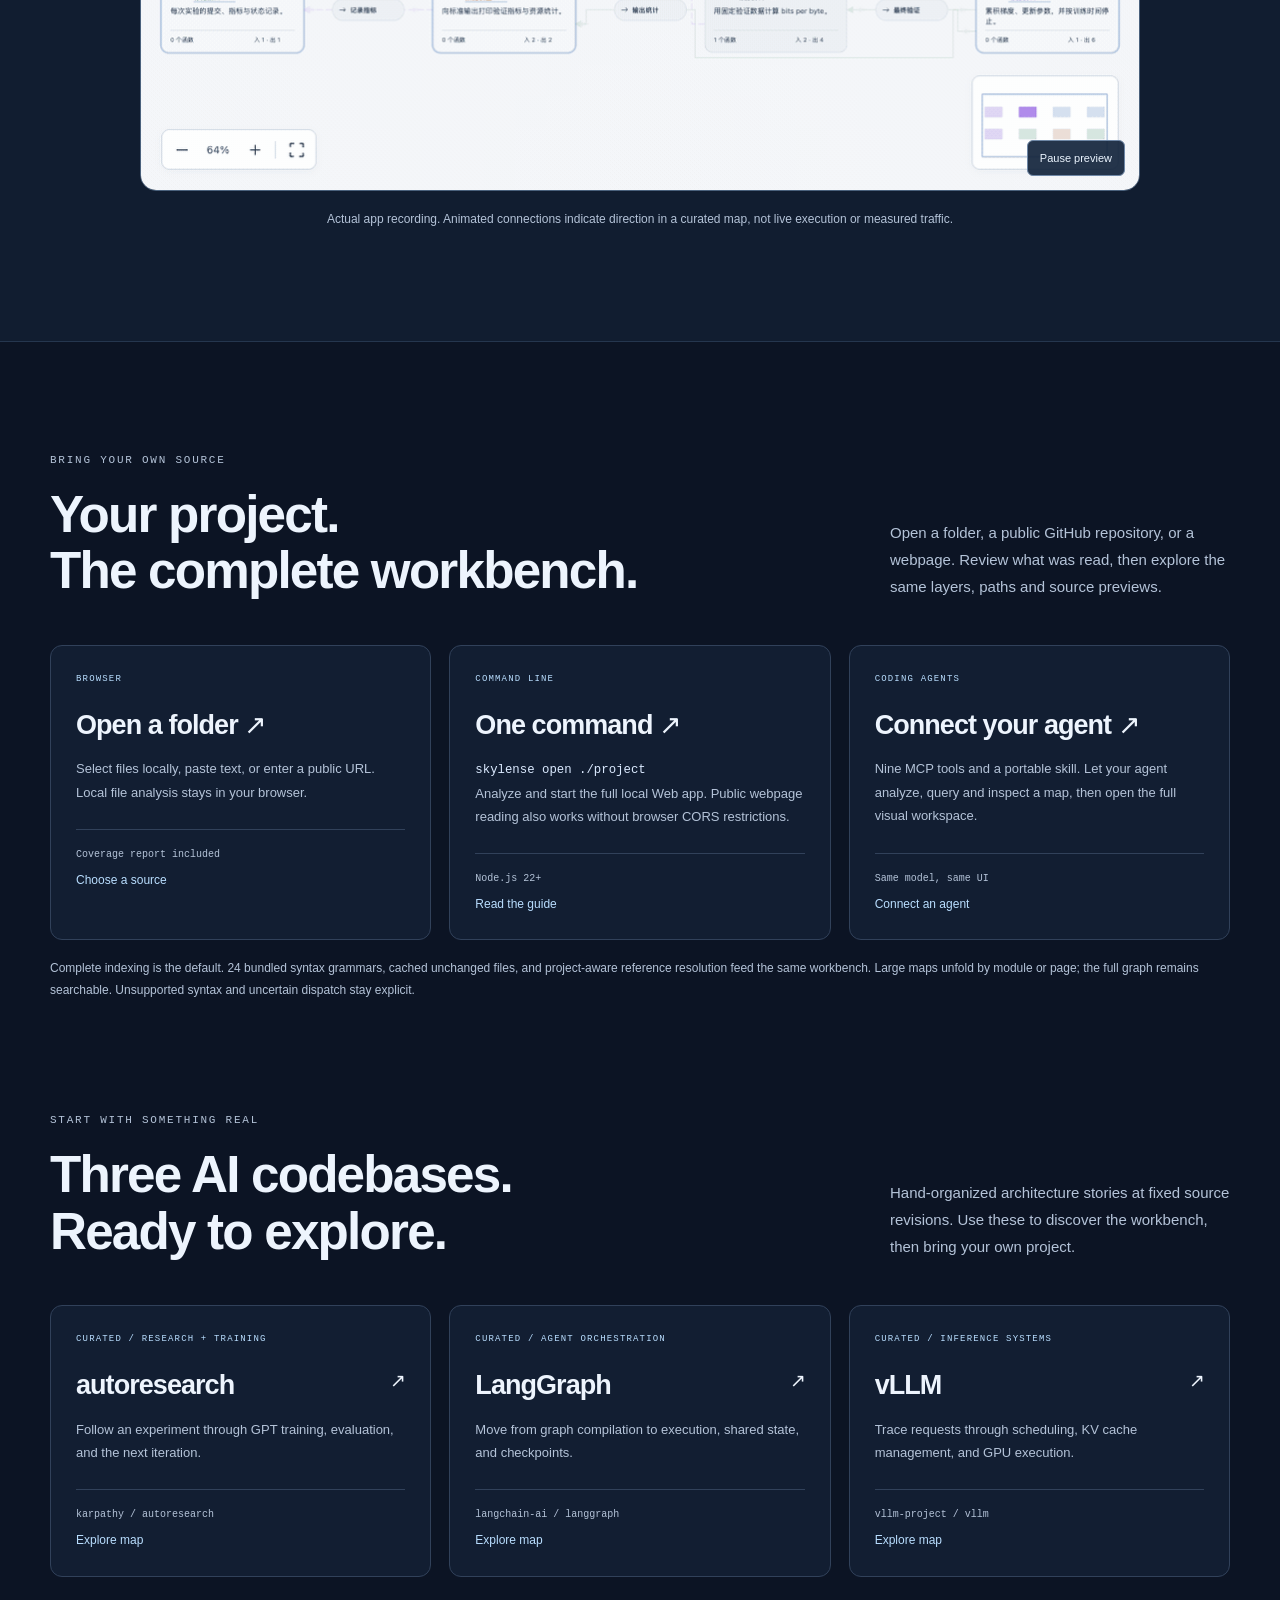
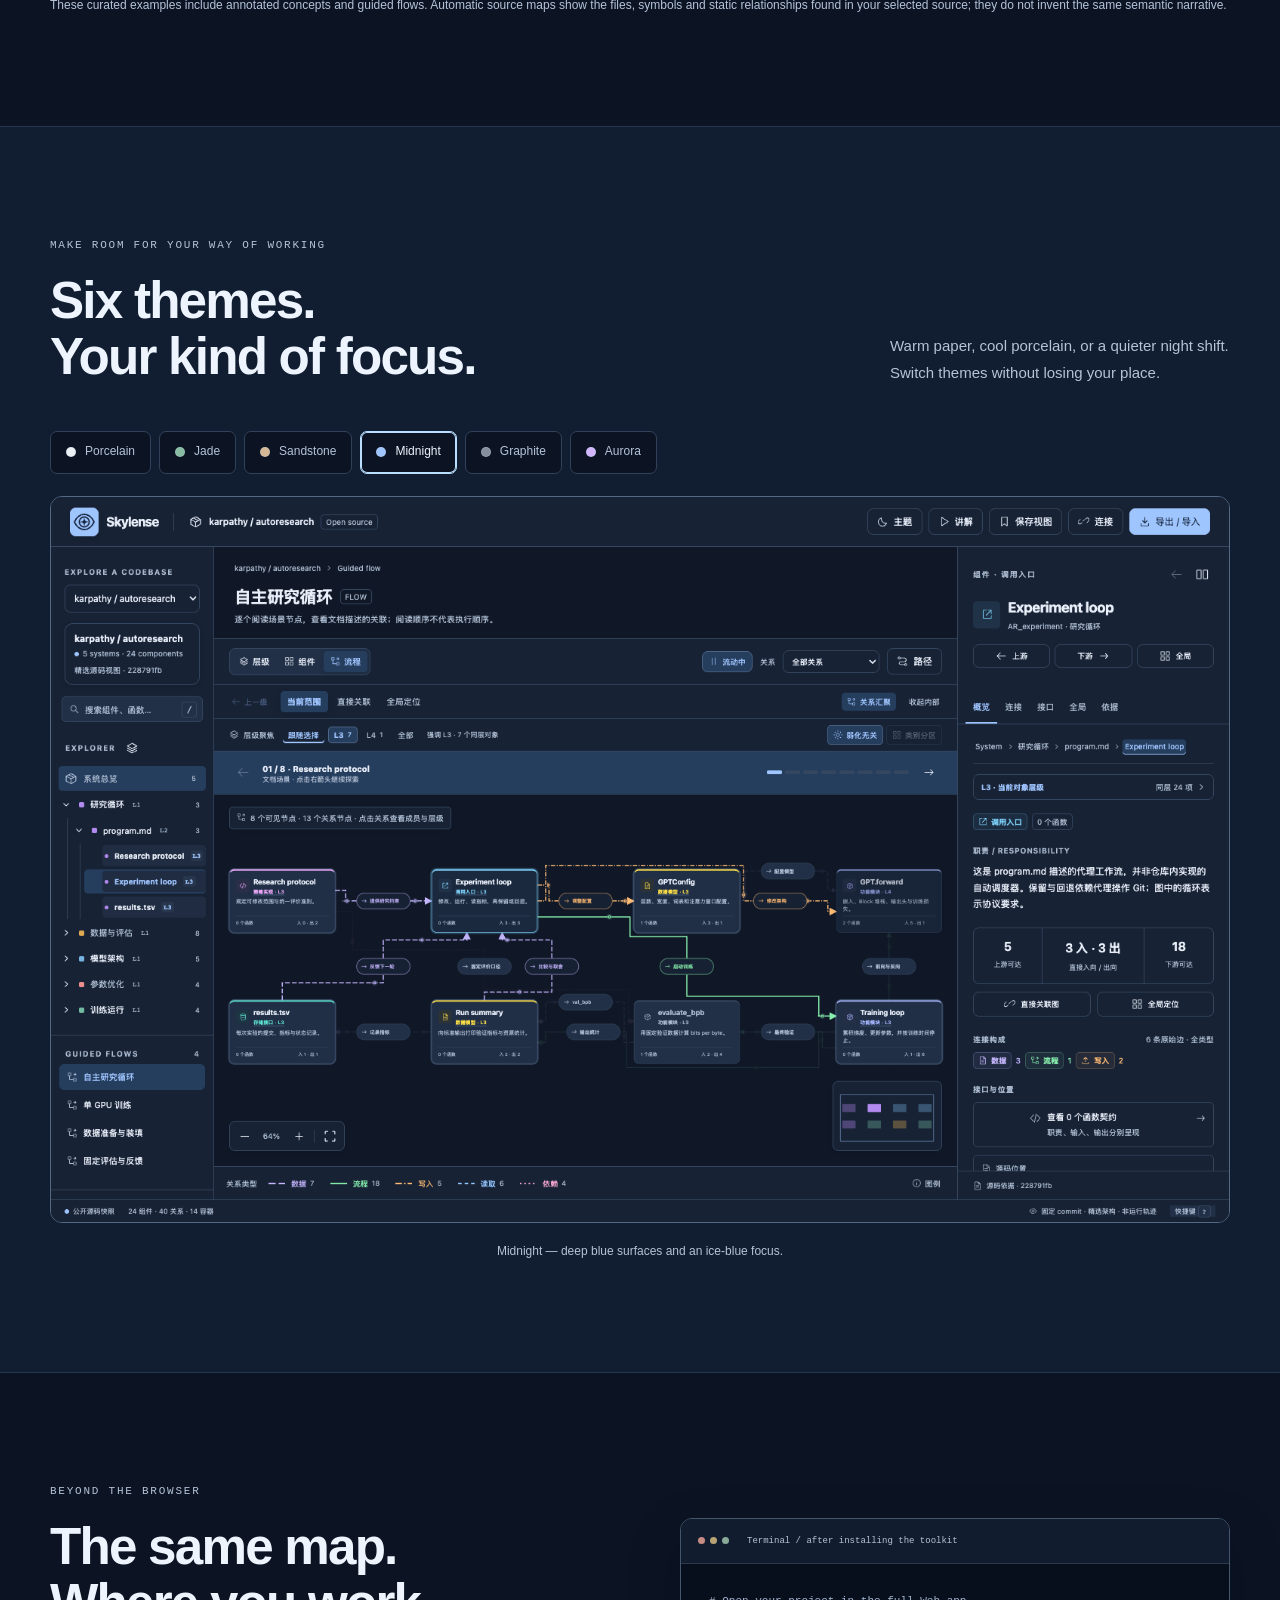
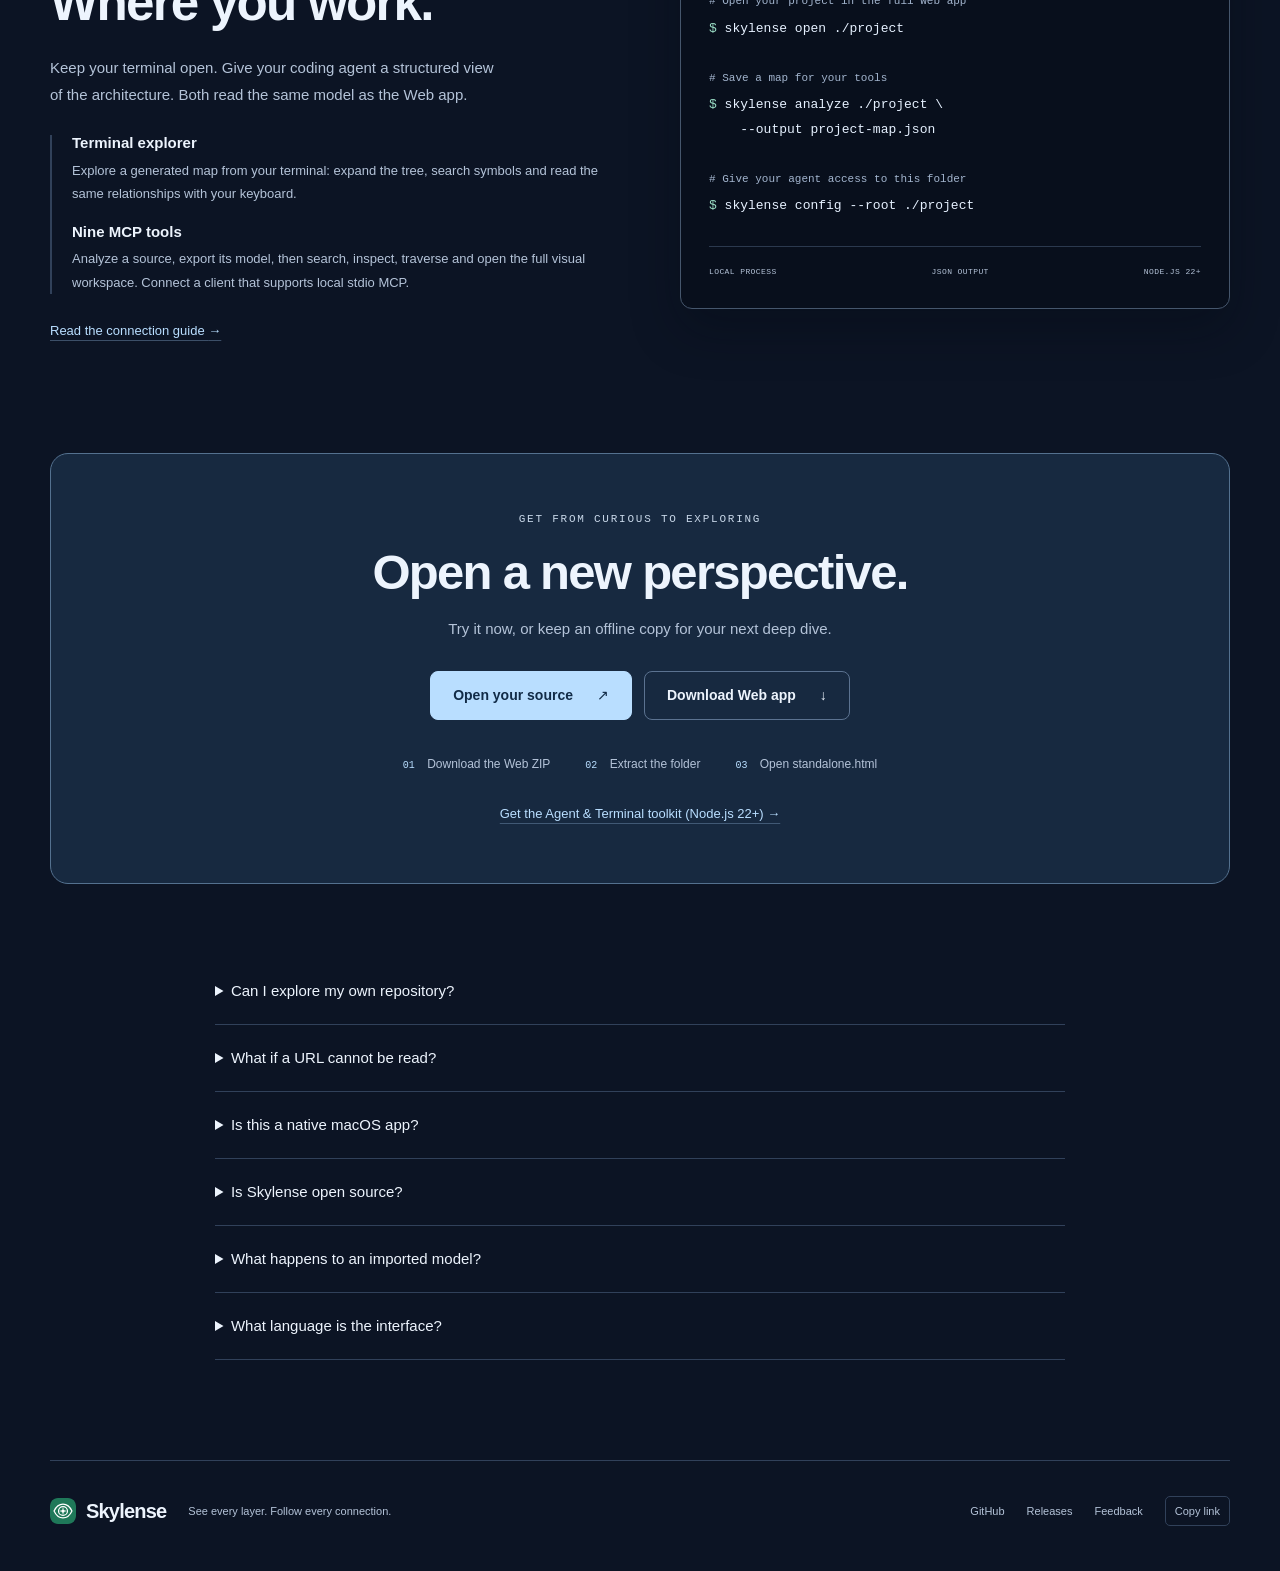
==== commit dccd1744: "Release Skylense 0.4.0 complete source indexing preview" ====
--- a/docs/index.html
+++ b/docs/index.html
@@ -3,39 +3,47 @@
 <head>
 <meta charset="utf-8"><meta name="viewport" content="width=device-width,initial-scale=1">
 <title>Skylense — See the system. Follow the flow.</title>
-<meta name="description" content="Explore code architecture through interactive layers, connected source previews and guided flows. Try Skylense in your browser, or download the offline app. Terminal and MCP included.">
+<meta name="description" content="Turn a repository or folder into an interactive source map. Explore multilingual syntax, cross-file relationships and source evidence with incremental indexing. Browser, CLI and MCP.">
 <meta name="theme-color" content="#0c1424">
 <meta property="og:type" content="website"><meta property="og:title" content="Skylense — See the system. Follow the flow.">
-<meta property="og:description" content="An interactive architecture explorer for codebases. Browser, terminal and coding agents. Try the preview.">
+<meta property="og:description" content="From repository to source map. Explore every layer in your browser, terminal or coding agent.">
 <meta property="og:url" content="https://danielchen26.github.io/skylense-app/"><meta property="og:image" content="https://danielchen26.github.io/skylense-app/assets/social-preview.png"><meta name="twitter:card" content="summary_large_image">
 <link rel="canonical" href="https://danielchen26.github.io/skylense-app/"><link rel="icon" href="assets/mark.svg" type="image/svg+xml"><link rel="stylesheet" href="site.css">
 </head>
 <body>
 <a class="skip-link" href="#main">Skip to content</a>
-<header class="site-header"><a class="brand" href="./" aria-label="Skylense home"><img src="assets/mark.svg" alt="" width="30" height="30">Skylense<span class="preview-tag">PREVIEW</span></a><nav aria-label="Main navigation"><a href="#explore">Explore</a><a href="#themes">Themes</a><a href="#agents">Terminal &amp; MCP</a><a class="github-link" href="https://github.com/danielchen26/skylense-app">GitHub <span aria-hidden="true">↗</span></a></nav></header>
+<header class="site-header"><a class="brand" href="./" aria-label="Skylense home"><img src="assets/mark.svg" alt="" width="30" height="30">Skylense<span class="preview-tag">PREVIEW</span></a><nav aria-label="Main navigation"><a href="#explore">How it works</a><a href="#examples">Examples</a><a href="#agents">Terminal &amp; MCP</a><a class="github-link" href="https://github.com/danielchen26/skylense-app">GitHub <span aria-hidden="true">↗</span></a></nav></header>
 <main id="main">
 <section class="hero wrap">
-<div class="eyebrow"><span class="status-dot"></span> A clearer view of your codebase</div>
-<h1>See the system.<br><span>Follow the flow.</span></h1>
-<p class="hero-lead">Understand how the pieces fit. Explore every layer,<br class="desktop-break"> follow the connections, and open the source behind them.</p>
-<div class="hero-actions"><a class="button primary" href="app/?open=source">Open your source <span aria-hidden="true">↗</span></a><a class="button secondary" href="https://github.com/danielchen26/skylense-app/releases/download/v0.3.2/skylense-0.3.2-web-preview.zip">Download offline <span aria-hidden="true">↓</span></a></div>
-<p class="hero-note">No account. No build step. Your browser is enough.</p>
-<div class="product-frame"><div class="frame-bar"><span class="window-dots" aria-hidden="true"><i></i><i></i><i></i></span><span>skylense <b>/</b> autoresearch</span><span class="frame-context">Hierarchy + flow + source</span></div><a href="app/?example=autoresearch" aria-label="Open the interactive autoresearch example"><img src="assets/captures/theme-midnight.png" alt="Skylense's actual workspace showing the autoresearch experiment flow and connected component details" width="1560" height="960" fetchpriority="high"></a></div>
-<div class="capability-line"><span>HIERARCHICAL MAPS</span><span>CONNECTED PREVIEWS</span><span>SOURCE EVIDENCE</span><span>SOURCE ANALYSIS + MCP</span></div>
+<div class="eyebrow"><span class="status-dot"></span> Your codebase, in perspective <span class="release-pill">Preview 0.4.0</span></div>
+<h1>Turn your repository<br><span>into a map you can read.</span></h1>
+<p class="hero-lead">Move from the big picture to the source behind it.<br class="desktop-break"> Explore files, symbols and relationships in one connected workspace.</p>
+<form class="repo-intake" id="repo-intake" action="app/" method="get">
+  <input type="hidden" name="open" value="source">
+  <label for="repo-url">Start with a public GitHub repository</label>
+  <div class="repo-input-row"><span class="repo-input-icon" aria-hidden="true">↳</span><input id="repo-url" name="source" type="url" inputmode="url" autocomplete="off" autocapitalize="none" spellcheck="false" maxlength="2048" placeholder="https://github.com/owner/repository" required aria-describedby="repo-hint repo-error"><button class="button primary" type="submit">Open repository <span aria-hidden="true">→</span></button></div>
+  <p id="repo-error" class="repo-error" role="alert" hidden></p>
+  <p id="repo-hint">Continue in the app to choose your analysis scope.</p>
+</form>
+<div class="source-alternatives"><a href="app/?open=source">Choose a local folder <span aria-hidden="true">↗</span></a><span aria-hidden="true">/</span><a href="#examples">Explore an example <span aria-hidden="true">↓</span></a></div>
+<p class="hero-note">No account or API key. Local file analysis stays in your browser.</p>
+<div class="product-frame"><div class="frame-bar"><span class="window-dots" aria-hidden="true"><i></i><i></i><i></i></span><span>skylense <b>/</b> autoresearch</span><span class="frame-context">Curated example · actual workspace</span></div><a href="app/?example=autoresearch" aria-label="Open the curated autoresearch example"><img src="assets/captures/theme-midnight.png" alt="Skylense's actual workspace showing the curated autoresearch experiment flow and connected component details" width="1560" height="960" fetchpriority="high"></a></div>
+<div class="capability-line"><span>FILES → CLASSES → FUNCTIONS</span><span>CONNECTED SOURCE EVIDENCE</span><span>WEB · CLI · MCP</span><span>SIX WORKSPACE THEMES</span></div>
 </section>
+<section class="source-journey wrap" aria-label="How source analysis works"><article><span>01 / BRING YOUR SOURCE</span><h2>A link. A folder. A file.</h2><p>Read a public repository, choose local files or open a saved map.</p></article><article><span>02 / SEE WHAT WAS READ</span><h2>Coverage comes first.</h2><p>Review analyzed files, skipped content and unresolved relationships.</p></article><article><span>03 / EXPLORE THE CONNECTIONS</span><h2>Keep every layer in view.</h2><p>Follow relationships, add route waypoints and open the source evidence.</p></article></section>
 <section class="section wrap" id="explore">
-<div class="section-heading"><div><p class="eyebrow">From overview to understanding</p><h2>Find your place.<br>Then follow your curiosity.</h2></div><p>Architecture becomes easier to read when the next useful detail is one click away.</p></div>
-<div class="feature-layout"><div class="feature-image"><img src="assets/captures/hierarchy.png" alt="A real Skylense hierarchy view with expanded modules and component source details" width="1560" height="960" loading="lazy"></div><div class="feature-list"><article><span class="feature-number">01</span><h3>Keep the bigger picture.</h3><p>Move from systems to modules and components. Parent context and global position travel with you.</p></article><article><span class="feature-number">02</span><h3>Make the connection.</h3><p>Trace a relationship, compare neighboring components, or build a route through the points you choose.</p></article><article><span class="feature-number">03</span><h3>Read the evidence.</h3><p>Open source excerpts, commit-pinned links, inputs and outputs. Every reading path stays connected to its context.</p></article></div></div>
+<div class="section-heading"><div><p class="eyebrow">From overview to understanding</p><h2>Find your place.<br>Then follow your curiosity.</h2></div><p>Navigate a generated source map with the same hierarchy, relationship lenses, multi-point paths and source previews as the example workspaces.</p></div>
+<div class="feature-layout"><div class="feature-image"><img src="assets/captures/hierarchy.png" alt="A real Skylense hierarchy view with expanded modules and component source details" width="1560" height="960" loading="lazy"></div><div class="feature-list"><article><span class="feature-number">01</span><h3>Keep the bigger picture.</h3><p>Expand folders and files into source modules, classes, functions and methods. Highlight peers, dim unrelated modules and keep your parent context.</p></article><article><span class="feature-number">02</span><h3>Make the connection.</h3><p>Read project imports, compiler-resolved JS/TS calls and explicit Julia dispatch candidates. Follow upstream or downstream links, compare nodes, and add your own route waypoints.</p></article><article><span class="feature-number">03</span><h3>Read the evidence.</h3><p>Inspect line-numbered source excerpts and the evidence behind a relationship. GitHub source links stay pinned to the analyzed revision.</p></article></div></div>
 </section>
 <section class="section flow-section"><div class="wrap"><div class="section-heading"><div><p class="eyebrow">A map that moves with you</p><h2>Follow an idea<br>through the system.</h2></div><p>Readable right-angle connections and guided flows make complex relationships easier to explain. Pause motion whenever you need.</p></div><div class="flow-preview"><img id="flow-image" src="assets/captures/flow.gif" alt="Recorded Skylense animation showing relationship direction in the autoresearch map" width="1000" height="500" loading="lazy"><button id="motion-toggle" class="small-button" type="button" aria-pressed="false">Pause preview</button></div><p class="caption">Actual app recording. Animated connections indicate direction in a curated map, not live execution or measured traffic.</p></div></section>
-<section class="section wrap" id="sources"><div class="section-heading"><div><p class="eyebrow">Bring your own source</p><h2>Your project.<br>The complete workbench.</h2></div><p>Open a folder, a public GitHub repository, or a webpage. Review what was read, then explore the same layers, paths and source previews.</p></div><div class="example-grid"><a class="example-card" href="app/?open=source"><span class="card-kicker">BROWSER</span><h3>Open a folder ↗</h3><p>Select files locally, paste text, or enter a public URL. Your selected files stay in your browser.</p><span class="card-bottom">Coverage report included <b>Choose a source</b></span></a><a class="example-card" href="https://github.com/danielchen26/skylense-app/blob/main/guides/SOURCES.md"><span class="card-kicker">COMMAND LINE</span><h3>One command ↗</h3><p>skylense open ./project</p><p>Analyze and start the full local Web app. Public webpage reading also works without browser CORS restrictions.</p><span class="card-bottom">Node.js 22+ <b>Read the guide</b></span></a><a class="example-card" href="https://github.com/danielchen26/skylense-app/blob/main/guides/AGENTS.md"><span class="card-kicker">CODING AGENTS</span><h3>Analyze. Enrich. Explore. ↗</h3><p>Eight MCP tools and a portable skill. Preserve source facts, add grounded semantics, and open an interactive view.</p><span class="card-bottom">Same model, same UI <b>Connect an agent</b></span></a></div><p class="caption">Bounded static analysis, not a universal runtime call graph. Python/JS/TS imports and declarations; document headings and links; other files keep available text or metadata. Login pages and JavaScript rendering are not automated.</p></section>
-<section class="section wrap" id="examples"><div class="section-heading"><div><p class="eyebrow">Start with something real</p><h2>Three AI codebases.<br>Ready to explore.</h2></div><p>Curated core paths at fixed source revisions. No repository setup or API key needed.</p></div><div class="example-grid"><a class="example-card" href="app/?example=autoresearch"><span class="card-kicker">RESEARCH + TRAINING</span><h3>autoresearch <span aria-hidden="true">↗</span></h3><p>Follow an experiment through GPT training, evaluation, and the next iteration.</p><span class="card-bottom">karpathy / autoresearch <b>Explore map</b></span></a><a class="example-card" href="app/?example=langgraph"><span class="card-kicker">AGENT ORCHESTRATION</span><h3>LangGraph <span aria-hidden="true">↗</span></h3><p>Move from graph compilation to execution, shared state, and checkpoints.</p><span class="card-bottom">langchain-ai / langgraph <b>Explore map</b></span></a><a class="example-card" href="app/?example=vllm"><span class="card-kicker">INFERENCE SYSTEMS</span><h3>vLLM <span aria-hidden="true">↗</span></h3><p>Trace requests through scheduling, KV cache management, and GPU execution.</p><span class="card-bottom">vllm-project / vllm <b>Explore map</b></span></a></div><p class="caption">Selected source maps, not exhaustive repository indexes. Open your own source, or import an enriched Skylense JSON model.</p></section>
-<section class="section theme-section" id="themes"><div class="wrap"><div class="section-heading"><div><p class="eyebrow">Make room for your way of working</p><h2>Six moods.<br>One clear perspective.</h2></div><p>Warm paper, cool porcelain, or a quieter night shift. Switch themes without losing your place.</p></div><div class="theme-choices" role="group" aria-label="Preview an app theme"><button type="button" data-theme="porcelain" aria-pressed="false"><i style="--swatch:#edf1f6"></i>Porcelain</button><button type="button" data-theme="jade" aria-pressed="false"><i style="--swatch:#86bca2"></i>Jade</button><button type="button" data-theme="sandstone" aria-pressed="false"><i style="--swatch:#d7b894"></i>Sandstone</button><button type="button" data-theme="midnight" aria-pressed="true"><i style="--swatch:#9fc5ff"></i>Midnight</button><button type="button" data-theme="graphite" aria-pressed="false"><i style="--swatch:#858e9c"></i>Graphite</button><button type="button" data-theme="aurora" aria-pressed="false"><i style="--swatch:#d2b7ff"></i>Aurora</button></div><div class="theme-image-frame"><img id="theme-image" src="assets/captures/theme-midnight.png" alt="Skylense in the Midnight theme" width="1560" height="960" loading="lazy"></div><p class="caption" id="theme-caption" aria-live="polite">Midnight — deep blue surfaces and an ice-blue focus.</p></div></section>
-<section class="section wrap" id="agents"><div class="agent-layout"><div><p class="eyebrow">Beyond the browser</p><h2>The same map.<br>Where you work.</h2><p class="section-copy">Keep your terminal open. Give your coding agent a structured view of the architecture. Both read the same model as the Web app.</p><div class="agent-details"><h3>Terminal explorer</h3><p>Expand the tree, search symbols, read details, and jump upstream or downstream with your keyboard.</p><h3>Eight MCP tools</h3><p>Analyze a source, export its model, then search, inspect, traverse and open the full visual workspace. Connect a client that supports local stdio MCP.</p></div><a class="text-link" href="https://github.com/danielchen26/skylense-app/blob/main/guides/AGENTS.md">Read the connection guide <span aria-hidden="true">→</span></a></div><div class="terminal-card"><div class="terminal-header"><span class="window-dots" aria-hidden="true"><i></i><i></i><i></i></span><span>Terminal / after installing the toolkit</span></div><div class="terminal-body"><p class="terminal-comment"># Explore interactively</p><pre><span>$</span> skylense tui autoresearch</pre><p class="terminal-comment"># Follow a directed connection</p><pre><span>$</span> skylense trace autoresearch AR_train \
-    --depth 2 --json</pre><p class="terminal-comment"># Print local MCP configuration</p><pre><span>$</span> skylense config</pre><div class="terminal-footer"><span>LOCAL PROCESS</span><span>JSON OUTPUT</span><span>NODE.JS 22+</span></div></div></div></div></section>
-<section class="section wrap" id="download"><div class="download-card"><p class="eyebrow">Get from curious to exploring</p><h2>Open a new perspective.</h2><p>Try it now, or keep an offline copy for your next deep dive.</p><div class="hero-actions"><a class="button primary" href="app/?open=source">Open your source <span aria-hidden="true">↗</span></a><a class="button secondary" href="https://github.com/danielchen26/skylense-app/releases/download/v0.3.2/skylense-0.3.2-web-preview.zip">Download Web app <span aria-hidden="true">↓</span></a></div><ol class="start-steps"><li><b>01</b> Download the Web ZIP</li><li><b>02</b> Extract the folder</li><li><b>03</b> Open standalone.html</li></ol><a class="text-link" href="https://github.com/danielchen26/skylense-app/releases/download/v0.3.2/skylense-0.3.2.tgz">Get the Agent &amp; Terminal toolkit (Node.js 22+) →</a></div></section>
-<section class="faq wrap" aria-label="Preview details"><details><summary>Can I explore my own repository?</summary><p>Yes. Choose Open source to select a folder or files, enter a public GitHub URL or webpage, or paste text. Python/JS/TS receive lexical declaration and import analysis; other formats keep hierarchy and available text or metadata. Coverage is bounded and reported. Browser CORS restrictions can be handled with the local CLI.</p></details><details><summary>Is this a native macOS app?</summary><p>This release is a browser app with offline HTML, plus a local Node.js toolkit. A native macOS installer is not available yet.</p></details><details><summary>Is Skylense open source?</summary><p>Skylense is available as a downloadable application preview. Source licensing and commercial rights remain reserved. The attributed example materials retain their upstream licenses. <a href="https://github.com/danielchen26/skylense-app/blob/main/NOTICE.md">Read the preview notice.</a></p></details><details><summary>What happens to an imported model?</summary><p>Web imports stay in the current browser session. The local MCP process reads requested public URLs and source files inside an explicitly configured root. Connected agents receive query results according to their own data policies. <a href="https://github.com/danielchen26/skylense-app/blob/main/PRIVACY.md">Read the data boundaries.</a></p></details><details><summary>What language is the interface?</summary><p>The preview's interface is primarily Chinese, with source symbols in their original language. This site and the getting-started guides are available in English; a Chinese README is also provided.</p></details></section>
+<section class="section wrap" id="sources"><div class="section-heading"><div><p class="eyebrow">Bring your own source</p><h2>Your project.<br>The complete workbench.</h2></div><p>Open a folder, a public GitHub repository, or a webpage. Review what was read, then explore the same layers, paths and source previews.</p></div><div class="example-grid"><a class="example-card" href="app/?open=source"><span class="card-kicker">BROWSER</span><h3>Open a folder ↗</h3><p>Select files locally, paste text, or enter a public URL. Local file analysis stays in your browser.</p><span class="card-bottom">Coverage report included <b>Choose a source</b></span></a><a class="example-card" href="https://github.com/danielchen26/skylense-app/blob/main/guides/SOURCES.md"><span class="card-kicker">COMMAND LINE</span><h3>One command ↗</h3><p><code>skylense open ./project</code></p><p>Analyze and start the full local Web app. Public webpage reading also works without browser CORS restrictions.</p><span class="card-bottom">Node.js 22+ <b>Read the guide</b></span></a><a class="example-card" href="https://github.com/danielchen26/skylense-app/blob/main/guides/AGENTS.md"><span class="card-kicker">CODING AGENTS</span><h3>Connect your agent ↗</h3><p>Nine MCP tools and a portable skill. Let your agent analyze, query and inspect a map, then open the full visual workspace.</p><span class="card-bottom">Same model, same UI <b>Connect an agent</b></span></a></div><p class="caption">Complete indexing is the default. 24 bundled syntax grammars, cached unchanged files, and project-aware reference resolution feed the same workbench. Large maps unfold by module or page; the full graph remains searchable. Unsupported syntax and uncertain dispatch stay explicit.</p></section>
+<section class="section wrap" id="examples"><div class="section-heading"><div><p class="eyebrow">Start with something real</p><h2>Three AI codebases.<br>Ready to explore.</h2></div><p>Hand-organized architecture stories at fixed source revisions. Use these to discover the workbench, then bring your own project.</p></div><div class="example-grid"><a class="example-card" href="app/?example=autoresearch"><span class="card-kicker">CURATED / RESEARCH + TRAINING</span><h3>autoresearch <span aria-hidden="true">↗</span></h3><p>Follow an experiment through GPT training, evaluation, and the next iteration.</p><span class="card-bottom">karpathy / autoresearch <b>Explore map</b></span></a><a class="example-card" href="app/?example=langgraph"><span class="card-kicker">CURATED / AGENT ORCHESTRATION</span><h3>LangGraph <span aria-hidden="true">↗</span></h3><p>Move from graph compilation to execution, shared state, and checkpoints.</p><span class="card-bottom">langchain-ai / langgraph <b>Explore map</b></span></a><a class="example-card" href="app/?example=vllm"><span class="card-kicker">CURATED / INFERENCE SYSTEMS</span><h3>vLLM <span aria-hidden="true">↗</span></h3><p>Trace requests through scheduling, KV cache management, and GPU execution.</p><span class="card-bottom">vllm-project / vllm <b>Explore map</b></span></a></div><p class="caption">These curated examples include annotated concepts and guided flows. Automatic source maps show the files, symbols and static relationships found in your selected source; they do not invent the same semantic narrative.</p></section>
+<section class="section theme-section" id="themes"><div class="wrap"><div class="section-heading"><div><p class="eyebrow">Make room for your way of working</p><h2>Six themes.<br>Your kind of focus.</h2></div><p>Warm paper, cool porcelain, or a quieter night shift. Switch themes without losing your place.</p></div><div class="theme-choices" role="group" aria-label="Preview an app theme"><button type="button" data-theme="porcelain" aria-pressed="false"><i style="--swatch:#edf1f6"></i>Porcelain</button><button type="button" data-theme="jade" aria-pressed="false"><i style="--swatch:#86bca2"></i>Jade</button><button type="button" data-theme="sandstone" aria-pressed="false"><i style="--swatch:#d7b894"></i>Sandstone</button><button type="button" data-theme="midnight" aria-pressed="true"><i style="--swatch:#9fc5ff"></i>Midnight</button><button type="button" data-theme="graphite" aria-pressed="false"><i style="--swatch:#858e9c"></i>Graphite</button><button type="button" data-theme="aurora" aria-pressed="false"><i style="--swatch:#d2b7ff"></i>Aurora</button></div><div class="theme-image-frame"><img id="theme-image" src="assets/captures/theme-midnight.png" alt="Skylense in the Midnight theme" width="1560" height="960" loading="lazy"></div><p class="caption" id="theme-caption" aria-live="polite">Midnight — deep blue surfaces and an ice-blue focus.</p></div></section>
+<section class="section wrap" id="agents"><div class="agent-layout"><div><p class="eyebrow">Beyond the browser</p><h2>The same map.<br>Where you work.</h2><p class="section-copy">Keep your terminal open. Give your coding agent a structured view of the architecture. Both read the same model as the Web app.</p><div class="agent-details"><h3>Terminal explorer</h3><p>Explore a generated map from your terminal: expand the tree, search symbols and read the same relationships with your keyboard.</p><h3>Nine MCP tools</h3><p>Analyze a source, export its model, then search, inspect, traverse and open the full visual workspace. Connect a client that supports local stdio MCP.</p></div><a class="text-link" href="https://github.com/danielchen26/skylense-app/blob/main/guides/AGENTS.md">Read the connection guide <span aria-hidden="true">→</span></a></div><div class="terminal-card"><div class="terminal-header"><span class="window-dots" aria-hidden="true"><i></i><i></i><i></i></span><span>Terminal / after installing the toolkit</span></div><div class="terminal-body"><p class="terminal-comment"># Open your project in the full Web app</p><pre><span>$</span> skylense open ./project</pre><p class="terminal-comment"># Save a map for your tools</p><pre><span>$</span> skylense analyze ./project \
+    --output project-map.json</pre><p class="terminal-comment"># Give your agent access to this folder</p><pre><span>$</span> skylense config --root ./project</pre><div class="terminal-footer"><span>LOCAL PROCESS</span><span>JSON OUTPUT</span><span>NODE.JS 22+</span></div></div></div></div></section>
+<section class="section wrap" id="download"><div class="download-card"><p class="eyebrow">Get from curious to exploring</p><h2>Open a new perspective.</h2><p>Try it now, or keep an offline copy for your next deep dive.</p><div class="hero-actions"><a class="button primary" href="app/?open=source">Open your source <span aria-hidden="true">↗</span></a><a class="button secondary" href="https://github.com/danielchen26/skylense-app/releases/download/v0.4.0/skylense-0.4.0-web-preview.zip">Download Web app <span aria-hidden="true">↓</span></a></div><ol class="start-steps"><li><b>01</b> Download the Web ZIP</li><li><b>02</b> Extract the folder</li><li><b>03</b> Open standalone.html</li></ol><a class="text-link" href="https://github.com/danielchen26/skylense-app/releases/download/v0.4.0/skylense-0.4.0.tgz">Get the Agent &amp; Terminal toolkit (Node.js 22+) →</a></div></section>
+<section class="faq wrap" aria-label="Preview details"><details><summary>Can I explore my own repository?</summary><p>Yes. Enter a public GitHub repository above, or choose a local folder, files, webpage or text in the app. Complete eligible-source indexing is the default, with 24 bundled syntax grammars, incremental file reuse and project-aware references. JavaScript/TypeScript also uses the compiler symbol table; Julia preserves possible method targets as marked candidates. The coverage report separates source collection, syntax errors, unresolved semantics and preview excerpts. Large maps expand progressively without deleting analysis data.</p></details><details><summary>What if a URL cannot be read?</summary><p>Check that the repository is public and the URL points to a repository or subtree. GitHub rate limits and browser CORS rules can prevent remote reading. You can select a local checkout instead, or use <code>skylense open ./project</code> with the downloadable toolkit. <a href="https://github.com/danielchen26/skylense-app/blob/main/guides/SOURCES.md">Read the source guide.</a></p></details><details><summary>Is this a native macOS app?</summary><p>This release is a browser app with offline HTML, plus a local Node.js toolkit. A native macOS installer is not available yet.</p></details><details><summary>Is Skylense open source?</summary><p>Skylense is available as a downloadable application preview. Source licensing and commercial rights remain reserved. The attributed examples, bundled parsers and compiler retain their upstream licenses. <a href="https://github.com/danielchen26/skylense-app/blob/main/NOTICE.md">Read the preview notice.</a></p></details><details><summary>What happens to an imported model?</summary><p>Models stay in the current browser session. Syntax facts are cached in local IndexedDB to speed up unchanged files; selected source files are not uploaded. The local MCP process reads requested public URLs and source files inside an explicitly configured root. Connected agents receive query results according to their own data policies. <a href="https://github.com/danielchen26/skylense-app/blob/main/PRIVACY.md">Read the data boundaries.</a></p></details><details><summary>What language is the interface?</summary><p>The preview's interface is primarily Chinese, with source symbols in their original language. This site and the getting-started guides are available in English; a Chinese README is also provided.</p></details></section>
 </main>
-<footer class="site-footer wrap"><a class="brand" href="./"><img src="assets/mark.svg" alt="" width="26" height="26">Skylense</a><span>See every layer. Follow every connection.</span><div><a href="https://github.com/danielchen26/skylense-app">GitHub</a><a href="https://github.com/danielchen26/skylense-app/releases/tag/v0.3.2">Releases</a><a href="https://github.com/danielchen26/skylense-app/issues">Feedback</a><button type="button" id="share-site">Copy link</button></div><p class="share-status" role="status" aria-live="polite"></p></footer>
+<footer class="site-footer wrap"><a class="brand" href="./"><img src="assets/mark.svg" alt="" width="26" height="26">Skylense</a><span>See every layer. Follow every connection.</span><div><a href="https://github.com/danielchen26/skylense-app">GitHub</a><a href="https://github.com/danielchen26/skylense-app/releases/tag/v0.4.0">Releases</a><a href="https://github.com/danielchen26/skylense-app/issues">Feedback</a><button type="button" id="share-site">Copy link</button></div><p class="share-status" role="status" aria-live="polite"></p></footer>
 <script src="site.js"></script>
 </body></html>
--- a/docs/site.css
+++ b/docs/site.css
@@ -2,4 +2,39 @@
 *{box-sizing:border-box}html{scroll-behavior:smooth;scroll-padding-top:88px}body{margin:0;background:var(--bg);color:var(--text);line-height:1.65}a{color:inherit;text-decoration:none}button{font:inherit;color:inherit;cursor:pointer}button,a{-webkit-tap-highlight-color:transparent}a:focus-visible,button:focus-visible,summary:focus-visible{outline:3px solid var(--accent);outline-offset:5px}img{max-width:100%;display:block}h1,h2,h3,p{margin:0}h1,h2,h3{line-height:1.1;letter-spacing:-.035em}h2{font-size:clamp(34px,4vw,52px);font-weight:650}h3{font-size:23px;font-weight:600}.wrap{width:min(var(--max),calc(100% - 72px));margin-inline:auto}.skip-link{position:absolute;top:-80px;left:18px;background:var(--accent);color:var(--accent-ink);padding:12px;z-index:10}.skip-link:focus{top:10px}.site-header{width:min(1360px,calc(100% - 72px));height:94px;margin:auto;display:flex;align-items:center;justify-content:space-between;gap:24px;border-bottom:1px solid #27364c}.brand{display:inline-flex;align-items:center;gap:10px;font-size:23px;font-weight:700;letter-spacing:-.04em;white-space:nowrap}.brand img{border-radius:8px}.preview-tag{font-size:9px;letter-spacing:.13em;font-weight:600;color:var(--muted);border:1px solid var(--line);border-radius:4px;padding:2px 6px;margin-left:3px}.site-header nav{display:flex;align-items:center;gap:29px;font-size:13px;color:var(--muted)}.site-header nav a:hover{color:white}.site-header .github-link{border:1px solid var(--line);border-radius:7px;padding:8px 14px;color:var(--text)}.github-link span{margin-left:12px}.eyebrow{font-family:"SFMono-Regular",Consolas,monospace;font-size:11px;letter-spacing:.16em;text-transform:uppercase;color:var(--muted);line-height:1.6}.hero{text-align:center;padding-top:81px}.hero .eyebrow{display:flex;align-items:center;justify-content:center;gap:10px}.status-dot{height:6px;width:6px;border-radius:50%;background:#9addc5;box-shadow:0 0 0 4px #9addc513}h1{font-size:clamp(50px,6.3vw,86px);font-weight:650;letter-spacing:-.065em;line-height:1.04;margin-top:25px}h1>span{color:var(--accent)}.hero-lead{font-size:18px;line-height:1.75;color:var(--muted);margin:28px auto 0;max-width:650px}.hero-actions{display:flex;flex-wrap:wrap;gap:12px;justify-content:center;margin-top:29px}.button{min-height:49px;border-radius:8px;padding:12px 22px;font-size:14px;font-weight:600;display:inline-flex;gap:24px;align-items:center;justify-content:center;transition:background .15s,transform .15s}.button:hover{transform:translateY(-2px)}.button.primary{background:var(--accent);color:var(--accent-ink);border:1px solid var(--accent)}.button.primary:hover{background:#d5eaff}.button.secondary{border:1px solid #5b7290;background:transparent}.button.secondary:hover{background:var(--raised)}.hero-note{font-size:12px;color:var(--muted);margin-top:16px}.product-frame{margin-top:57px;border:1px solid #526984;border-radius:13px;overflow:hidden;box-shadow:0 30px 80px #02081270;text-align:left;background:#172235}.frame-bar{height:40px;display:flex;align-items:center;gap:19px;background:#152138;padding:0 15px;font:10px "SFMono-Regular",Consolas,monospace;color:#b8c9df;border-bottom:1px solid var(--line)}.frame-bar b{font-weight:400;color:#71839c;margin:0 8px}.frame-context{margin-left:auto;font-size:9px;letter-spacing:.03em}.window-dots{display:flex;gap:5px}.window-dots i{display:block;width:7px;height:7px;background:#74849a;border-radius:50%}.window-dots i:first-child{background:#c68c84}.window-dots i:nth-child(2){background:#b8a375}.window-dots i:nth-child(3){background:#89a998}.product-frame img{width:100%;height:auto}.capability-line{display:flex;justify-content:space-between;gap:16px;flex-wrap:wrap;margin-top:31px;font:10px "SFMono-Regular",Consolas,monospace;letter-spacing:.17em;color:#b3c3d9;padding-inline:28px}.section{padding-block:110px}.section-heading{display:flex;justify-content:space-between;gap:70px;align-items:flex-end;margin-bottom:45px}.section-heading .eyebrow{margin-bottom:18px}.section-heading>p{max-width:340px;color:var(--muted);font-size:15px;line-height:1.8}.feature-layout{display:grid;grid-template-columns:1.5fr 1fr;gap:56px;align-items:center}.feature-image{border:1px solid var(--line);border-radius:12px;overflow:hidden}.feature-image img{width:100%;height:auto}.feature-list{display:grid;gap:31px}.feature-list article{padding-left:41px;position:relative}.feature-number{position:absolute;left:0;top:0;font:12px monospace;color:var(--accent)}.feature-list h3{font-size:19px;letter-spacing:-.015em;line-height:1.3;margin-bottom:8px}.feature-list p{font-size:13px;color:var(--muted);line-height:1.8}.flow-section,.theme-section{background:#111d30;border-top:1px solid #25364e;border-bottom:1px solid #25364e}.flow-preview{position:relative;max-width:1000px;margin:auto;border:1px solid #4a617c;border-radius:var(--radius);overflow:hidden;background:#172235}.flow-preview img{width:100%;height:auto;aspect-ratio:2;object-fit:cover}.small-button{position:absolute;bottom:14px;right:14px;min-height:36px;border:1px solid #6e87a6;background:#12233bea;color:#ecf5ff;padding:6px 12px;border-radius:6px;font-size:11px}.caption{font-size:12px;color:var(--muted);line-height:1.8;margin-top:18px}.flow-section .caption{text-align:center}.example-grid{display:grid;grid-template-columns:repeat(3,1fr);gap:18px}.example-card{border:1px solid var(--line);border-radius:12px;padding:28px 25px;display:flex;flex-direction:column;min-height:272px;background:var(--surface);transition:background .15s,border-color .15s}.example-card:hover{border-color:var(--accent);background:#17273e}.card-kicker{font:9px monospace;letter-spacing:.13em;color:var(--accent)}.example-card h3{display:flex;justify-content:space-between;margin-block:27px 17px;font-size:27px}.example-card h3 span{font-size:19px;font-weight:400}.example-card p{font-size:13px;color:var(--muted);line-height:1.8}.card-bottom{display:flex;flex-direction:column;gap:13px;border-top:1px solid var(--line);padding-top:19px;margin-top:25px;font:10px monospace;color:var(--muted)}.card-bottom b{font:12px Inter,Arial,sans-serif;color:var(--accent)}.theme-choices{display:flex;flex-wrap:wrap;gap:8px;margin-bottom:22px}.theme-choices button{display:flex;align-items:center;gap:9px;border:1px solid var(--line);border-radius:7px;padding:10px 15px;background:var(--bg);color:var(--muted);font-size:12px;min-height:43px}.theme-choices button[aria-pressed="true"]{border-color:var(--accent);color:var(--text);box-shadow:inset 0 0 0 1px var(--accent)}.theme-choices button:hover{color:white;border-color:#a6bedc}.theme-choices i{display:block;width:10px;height:10px;border-radius:50%;background:var(--swatch);border:1px solid #bbc9da55}.theme-image-frame{border:1px solid #526984;border-radius:12px;overflow:hidden}.theme-image-frame img{width:100%;height:auto}#theme-caption{text-align:center}.agent-layout{display:grid;grid-template-columns:1fr 1fr;gap:80px;align-items:center}.agent-layout .eyebrow{margin-bottom:18px}.section-copy{font-size:15px;line-height:1.8;color:var(--muted);margin-top:23px;max-width:450px}.agent-details{margin:27px 0 23px;border-left:2px solid var(--line);padding-left:20px}.agent-details h3{font-size:15px;letter-spacing:0;margin:18px 0 7px}.agent-details p{font-size:13px;color:var(--muted);line-height:1.8}.text-link{color:var(--accent);font-size:13px;line-height:1.8;text-decoration:underline;text-decoration-color:#6683a488;text-underline-offset:5px}.text-link:hover{text-decoration-color:var(--accent)}.terminal-card{border:1px solid #45566c;border-radius:12px;background:#080f1c;overflow:hidden;box-shadow:0 20px 50px #03081255}.terminal-header{height:45px;padding:0 17px;border-bottom:1px solid #2b394e;display:flex;align-items:center;gap:18px;color:var(--muted);font:9px monospace;background:#111c2e}.terminal-body{padding:28px}.terminal-body pre{font-size:13px;line-height:1.85;white-space:pre-wrap;overflow-wrap:anywhere;margin:5px 0 28px;color:#e6f1ff}.terminal-body pre span{color:#9addc5}.terminal-comment{font:11px/1.8 monospace;color:#a3b5ce}.terminal-footer{border-top:1px solid #2b394e;padding-top:18px;display:flex;justify-content:space-between;gap:10px;font:8px/1.8 monospace;letter-spacing:.05em;color:var(--muted)}#download{padding-top:0;padding-bottom:74px}.download-card{background:#172940;border:1px solid #54718f;border-radius:18px;padding:57px 36px;text-align:center}.download-card .eyebrow{color:#c9d8e9;margin-bottom:17px}.download-card h2{font-size:clamp(34px,4vw,49px)}.download-card>p:not(.eyebrow){color:var(--muted);font-size:15px;margin-top:17px}.start-steps{display:flex;justify-content:center;gap:35px;list-style:none;padding:0;margin:35px 0 25px;font-size:12px;color:var(--muted)}.start-steps b{font:10px monospace;color:var(--accent);margin-right:9px}.faq{padding-bottom:100px;max-width:850px}.faq details{border-bottom:1px solid var(--line);padding:21px 0}.faq summary{font-size:15px;font-weight:500;cursor:pointer;line-height:1.6}.faq details>p{color:var(--muted);font-size:13px;line-height:1.9;margin-top:15px}.faq a{text-decoration:underline;text-underline-offset:3px;color:var(--accent)}.site-footer{border-top:1px solid var(--line);padding-block:34px 44px;display:flex;align-items:center;flex-wrap:wrap;gap:22px}.site-footer>.brand{font-size:20px}.site-footer>span{font-size:11px;color:var(--muted);margin-right:auto}.site-footer>div{display:flex;align-items:center;gap:22px;font-size:11px;color:var(--muted)}#share-site{background:none;border:1px solid var(--line);padding:5px 9px;border-radius:5px;font-size:11px}.share-status{flex-basis:100%;min-height:0;font-size:11px;color:var(--accent);text-align:right}.share-status:empty{display:none}
 @media(max-width:980px){.site-header nav{gap:18px}.section-heading{gap:35px}.feature-layout{grid-template-columns:1fr;gap:30px}.feature-list{grid-template-columns:repeat(3,1fr);gap:18px}.feature-list article{padding-left:0;padding-top:25px}.agent-layout{gap:35px}.capability-line{padding-inline:0;font-size:8px}.example-card{padding:23px 18px}.terminal-body{padding:22px}.site-header nav a:nth-child(2){display:none}}
 @media(max-width:680px){.wrap,.site-header{width:calc(100% - 36px)}.site-header{height:74px;gap:10px}.brand{font-size:20px;gap:8px}.preview-tag{font-size:7px}.site-header nav>a:not(.github-link){display:none}.site-header .github-link{font-size:11px;padding:6px 10px}.hero{padding-top:53px}.hero .eyebrow{font-size:8px;letter-spacing:.12em}h1{font-size:clamp(42px,10.5vw,69px);margin-top:25px}.hero-lead{font-size:15px;margin-top:22px;line-height:1.85}.desktop-break{display:none}.hero-actions{gap:9px}.button{font-size:12px;min-height:45px;padding:11px 14px;gap:14px}.hero-note{font-size:10px}.product-frame{margin-top:33px;border-radius:8px}.frame-bar{height:30px;font-size:8px;gap:12px;padding:0 10px}.frame-context{display:none}.capability-line{margin-top:24px;display:grid;grid-template-columns:1fr 1fr;gap:15px;font-size:8px;letter-spacing:.1em}.section{padding-block:70px}.section-heading{display:block;margin-bottom:28px}.section-heading>p{margin-top:22px;max-width:none;font-size:14px}.section-heading .eyebrow,.agent-layout .eyebrow{font-size:9px}.feature-list{grid-template-columns:1fr;gap:24px}.feature-list article{padding:0 0 0 35px}.feature-list h3{font-size:18px}.example-grid{grid-template-columns:1fr;gap:14px}.example-card{min-height:0;padding:26px}.example-card h3{margin:22px 0 13px}.card-bottom{flex-direction:row;justify-content:space-between}.theme-choices{display:grid;grid-template-columns:repeat(3,1fr);gap:6px}.theme-choices button{justify-content:center;font-size:10px;padding:9px 4px;gap:5px}.agent-layout{grid-template-columns:1fr;gap:32px}.terminal-body pre{font-size:11px}.terminal-header{font-size:8px;gap:11px}.terminal-footer{font-size:7px}.download-card{padding:37px 17px}#download{padding-bottom:45px}.start-steps{flex-direction:column;text-align:left;width:max-content;gap:12px;margin:27px auto}.faq{padding-bottom:65px}.faq summary{font-size:14px}.site-footer{gap:18px;padding-block:28px}.site-footer>span{flex-basis:calc(100% - 140px);font-size:9px}.site-footer>div{flex-basis:100%;justify-content:space-between}.flow-preview{border-radius:9px}.small-button{font-size:9px;min-height:31px;padding:4px 8px;right:7px;bottom:7px}.caption{font-size:10px}.download-card>.text-link{font-size:11px}}
+
+/* Repository intake: the primary action stays above the product preview. */
+.hero{padding-top:66px}
+.hero h1{font-size:clamp(46px,5.7vw,77px);letter-spacing:-.055em;line-height:1.08}
+.hero-lead{max-width:710px;margin-top:24px}
+.release-pill{font-size:9px;letter-spacing:.04em;text-transform:none;border:1px solid #425674;border-radius:20px;padding:3px 9px;color:var(--accent)}
+.repo-intake{width:min(780px,100%);margin:32px auto 0;text-align:left}
+.repo-intake label{display:block;margin-bottom:10px;color:#d2e0ef;font-size:12px;font-weight:600;letter-spacing:.01em}
+.repo-input-row{display:flex;align-items:center;gap:12px;padding:7px 7px 7px 18px;border:1px solid #526984;border-radius:12px;background:#131f33;box-shadow:0 4px 32px #030b1828;transition:border-color .15s,box-shadow .15s}
+.repo-input-row:focus-within{border-color:var(--accent);box-shadow:0 0 0 3px #b9deff16}
+.repo-input-icon{color:var(--accent);font:25px/1 monospace;flex-shrink:0}
+.repo-input-row input{min-width:0;flex:1;padding:11px 0;border:0;background:transparent;font:13px/1.6 "SFMono-Regular",Consolas,monospace;color:var(--text);outline-offset:4px;border-radius:2px}
+.repo-input-row input::placeholder{color:#8fabc8;opacity:1}
+.repo-input-row input:focus-visible{outline:2px solid var(--accent)}
+.repo-input-row .button{flex-shrink:0;font-size:13px;gap:17px;border-radius:7px;min-height:48px;padding:11px 18px}
+.repo-input-row .button:hover{transform:none}
+#repo-hint{font-size:11px;color:var(--muted);margin-top:9px}
+.repo-error{font-size:12px;color:#ffc3b8;margin-top:10px;line-height:1.6}
+.repo-error[hidden]{display:none}
+.source-alternatives{display:flex;flex-wrap:wrap;align-items:center;justify-content:center;gap:18px;margin-top:22px;font-size:12px;color:#d4e4f5}
+.source-alternatives>a{min-height:32px;display:inline-flex;align-items:center;gap:7px}
+.source-alternatives>a:hover{color:var(--accent);text-decoration:underline;text-underline-offset:5px}
+.source-alternatives>span{color:#667d97}
+.hero-note{margin-top:6px}
+.product-frame{margin-top:42px}
+.source-journey{display:grid;grid-template-columns:repeat(3,minmax(0,1fr));padding:47px 0 0;gap:32px;margin-top:28px}
+.source-journey article{border-top:1px solid #425774;padding-top:23px}
+.source-journey article>span{font:9px/1.5 "SFMono-Regular",Consolas,monospace;letter-spacing:.1em;color:var(--accent)}
+.source-journey h2{font-size:20px;letter-spacing:-.02em;line-height:1.3;margin:14px 0 9px}
+.source-journey p{font-size:13px;line-height:1.8;color:var(--muted)}
+.example-card code,.faq code{font-family:"SFMono-Regular",Consolas,monospace;color:#dbeaff;font-size:.95em;overflow-wrap:anywhere}
+#examples{padding-top:0}
+@media(max-width:980px){.repo-intake{width:min(760px,100%)}.source-journey{gap:22px}.source-journey h2{font-size:18px}.capability-line{letter-spacing:.08em}}
+@media(max-width:680px){.hero{padding-top:43px}.hero h1{font-size:clamp(39px,8.8vw,59px);line-height:1.11}.hero .eyebrow{flex-wrap:wrap;row-gap:8px}.release-pill{font-size:8px;padding:2px 7px}.repo-intake{margin-top:27px}.repo-intake label{font-size:11px}.repo-input-row{flex-wrap:wrap;gap:7px;padding:10px}.repo-input-icon{font-size:23px;margin-left:4px}.repo-input-row input{font-size:11px;padding:11px 4px;min-height:44px}.repo-input-row .button{flex-basis:100%;font-size:12px;min-height:44px}.source-alternatives{gap:10px;font-size:11px;margin-top:16px}.hero-note{font-size:10px;margin-top:7px}.product-frame{margin-top:31px}.source-journey{grid-template-columns:1fr;padding-top:25px;margin-top:18px;gap:20px}.source-journey article{padding-top:18px}.source-journey h2{font-size:18px;margin-top:10px}.source-journey p{font-size:12px}.capability-line{font-size:7px;letter-spacing:.06em}.source-journey+#explore{padding-top:58px}#examples{padding-top:0}}
+
 @media(prefers-reduced-motion:reduce){html{scroll-behavior:auto}*,*::before,*::after{transition:none!important}.button:hover{transform:none}}
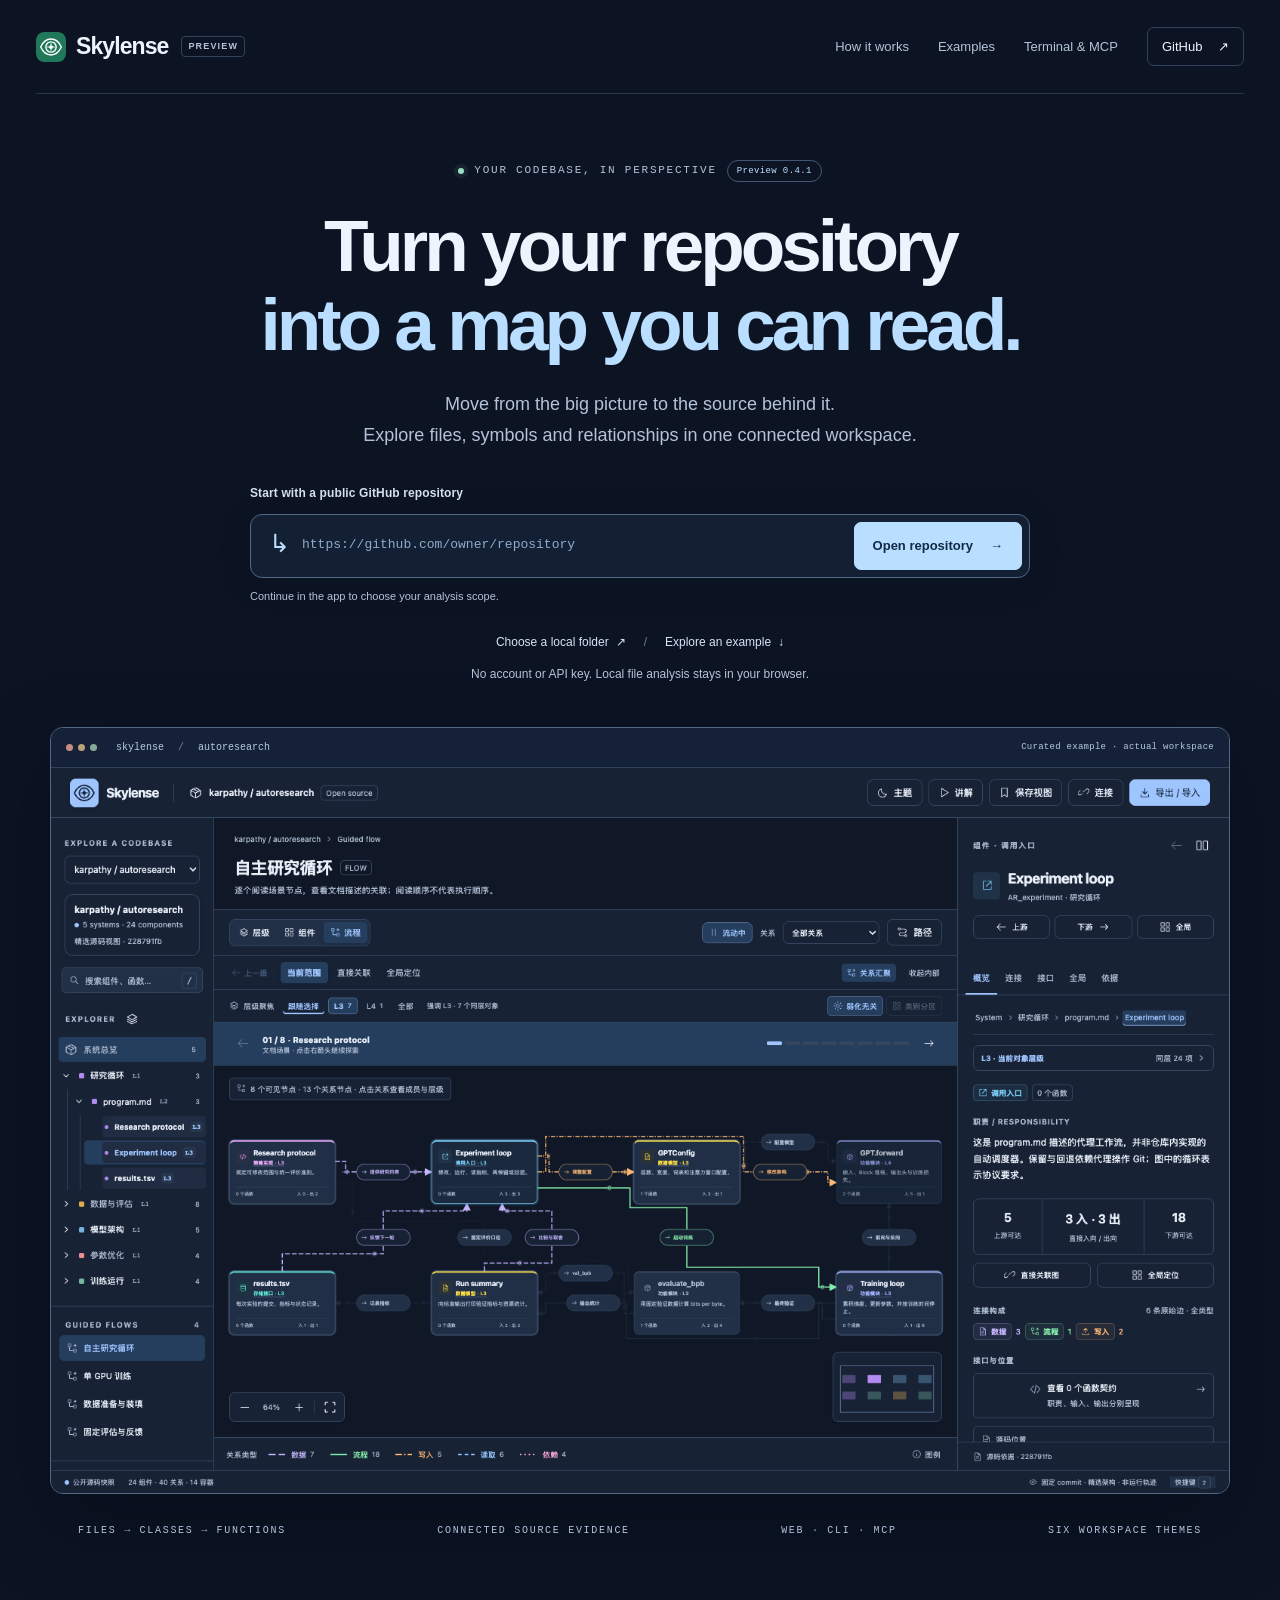
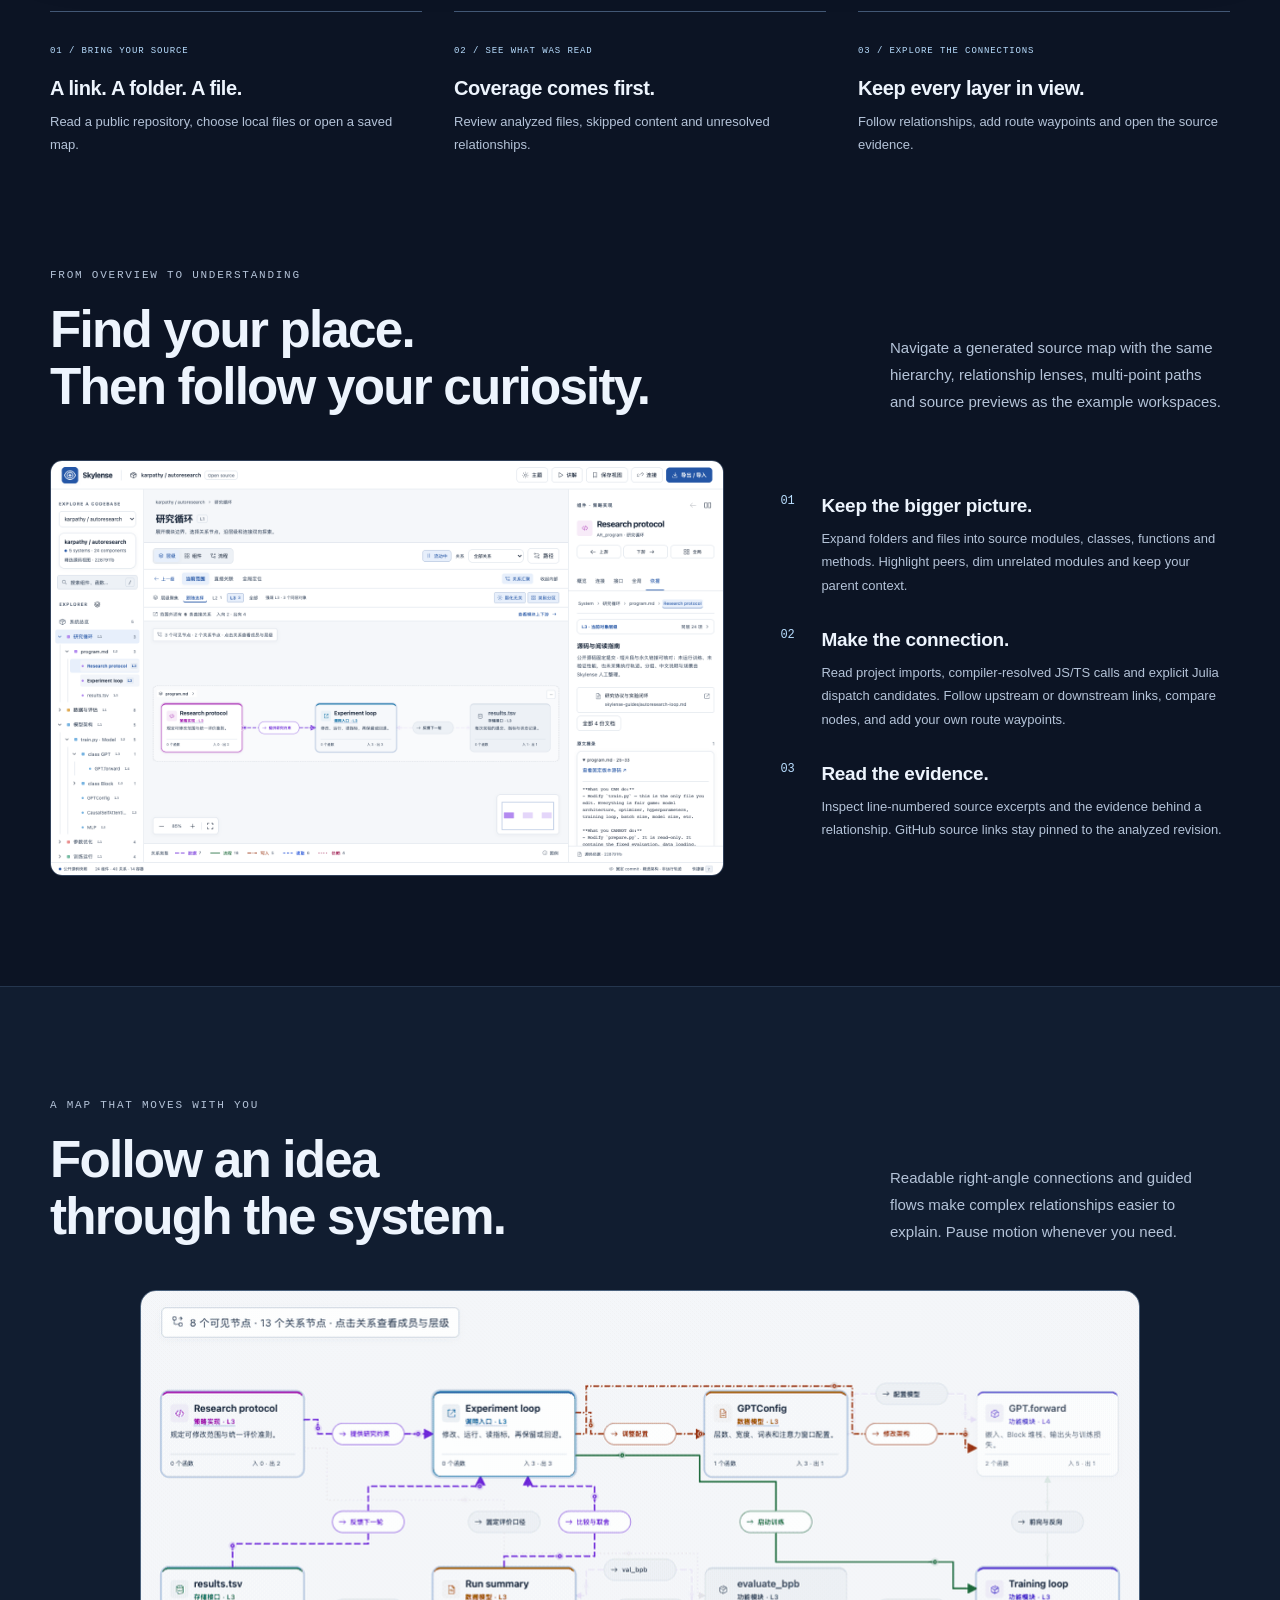
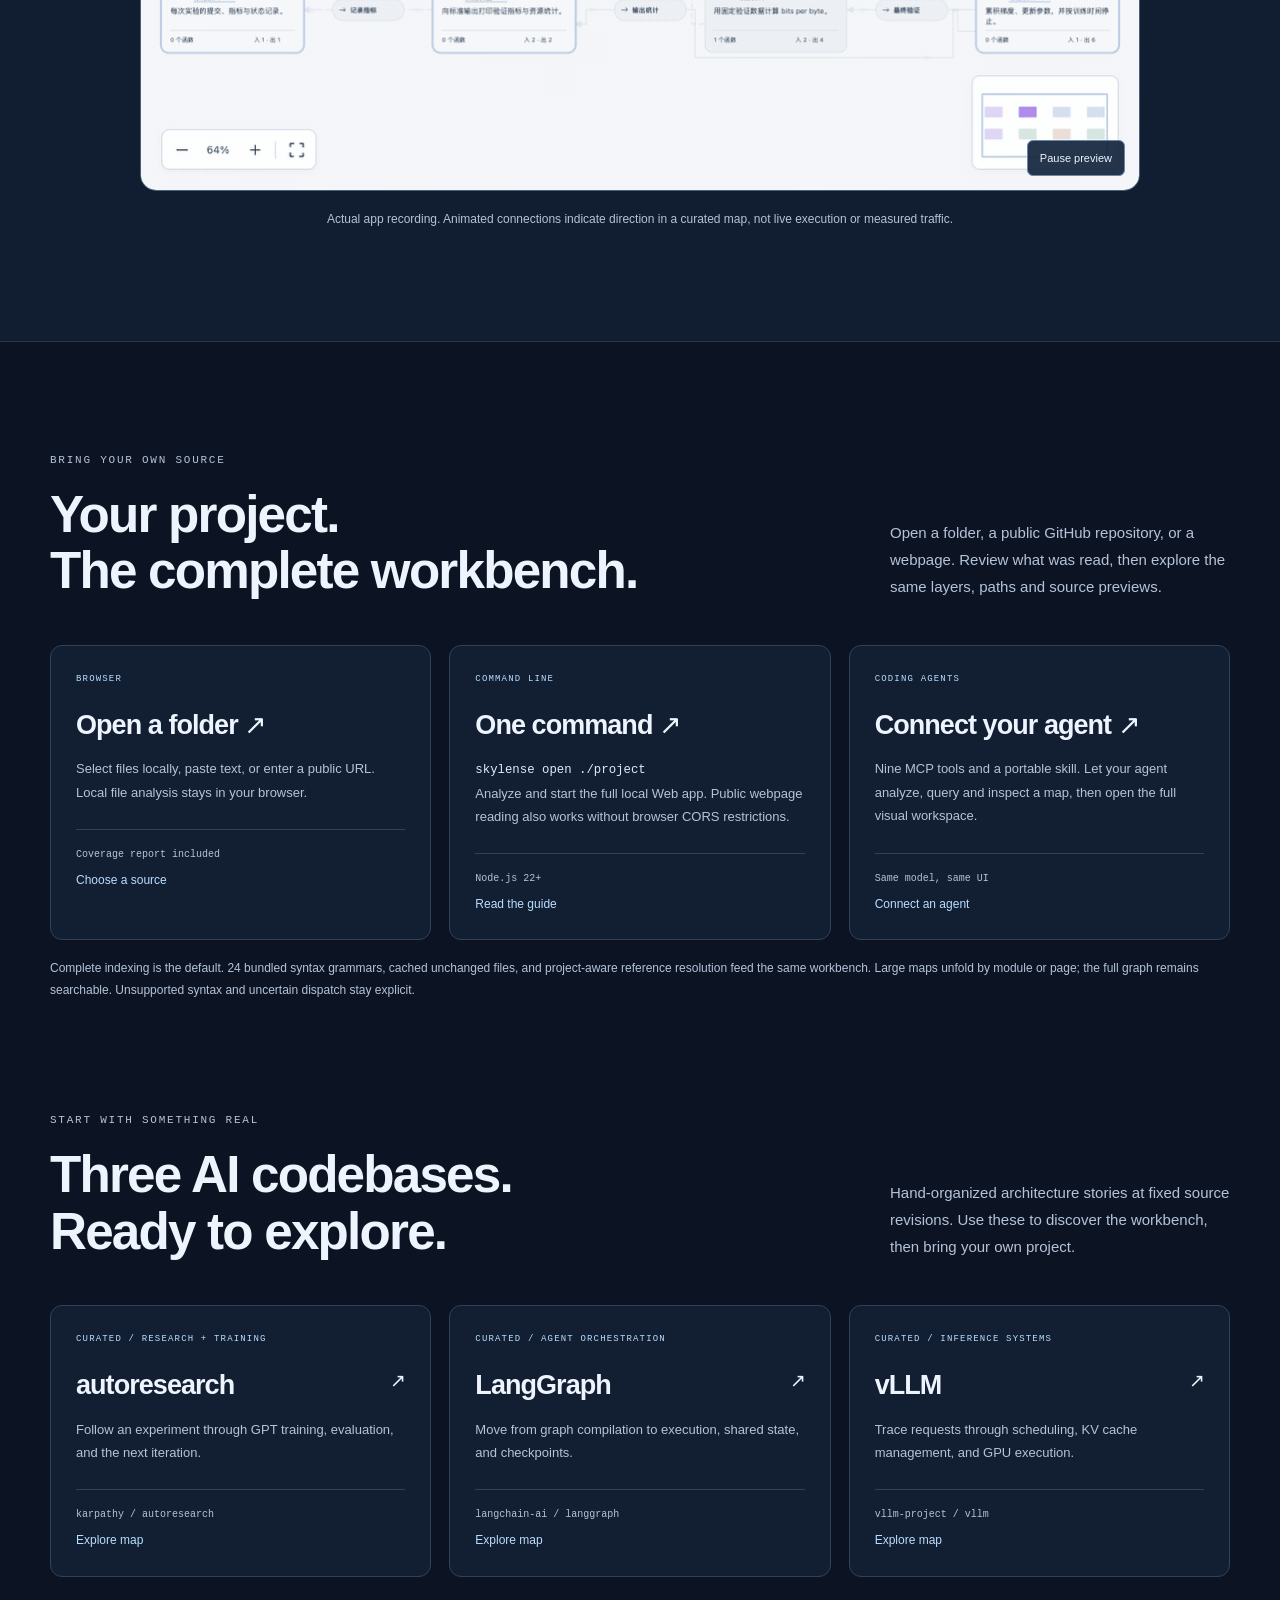
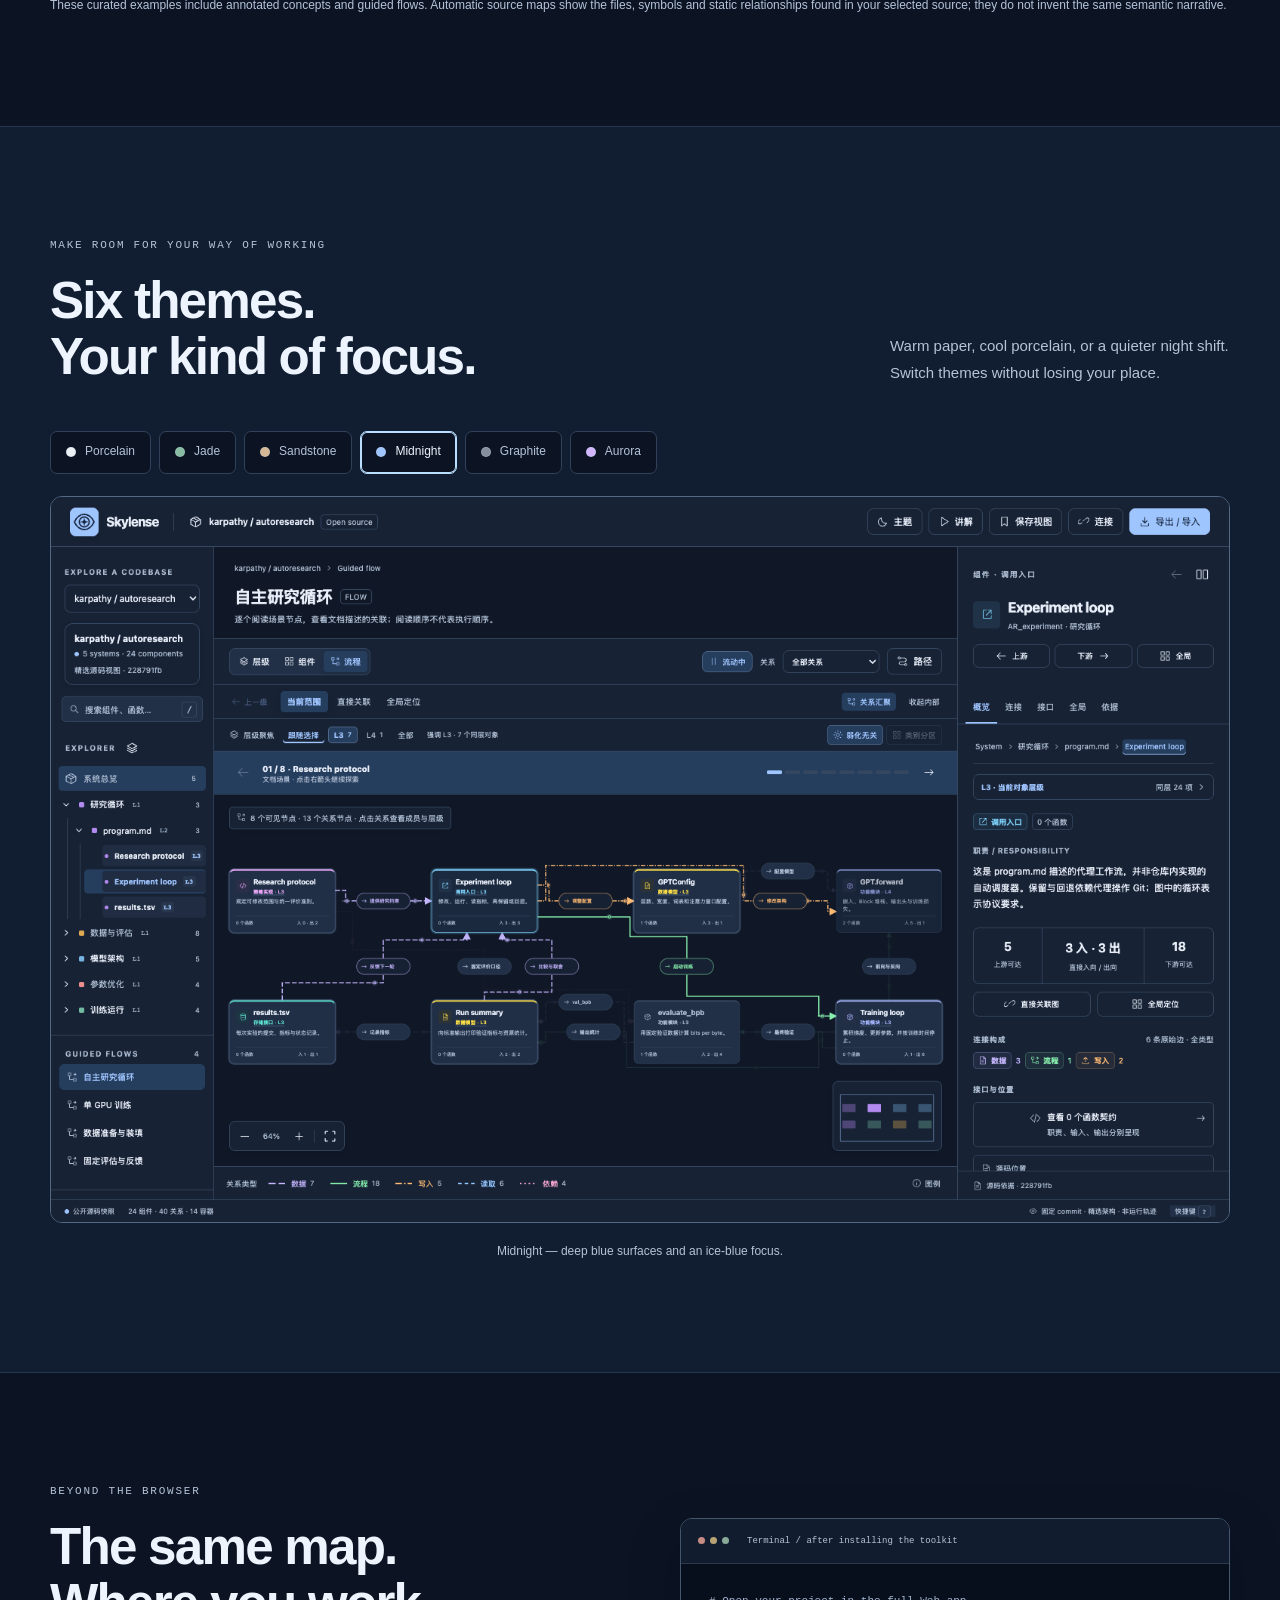
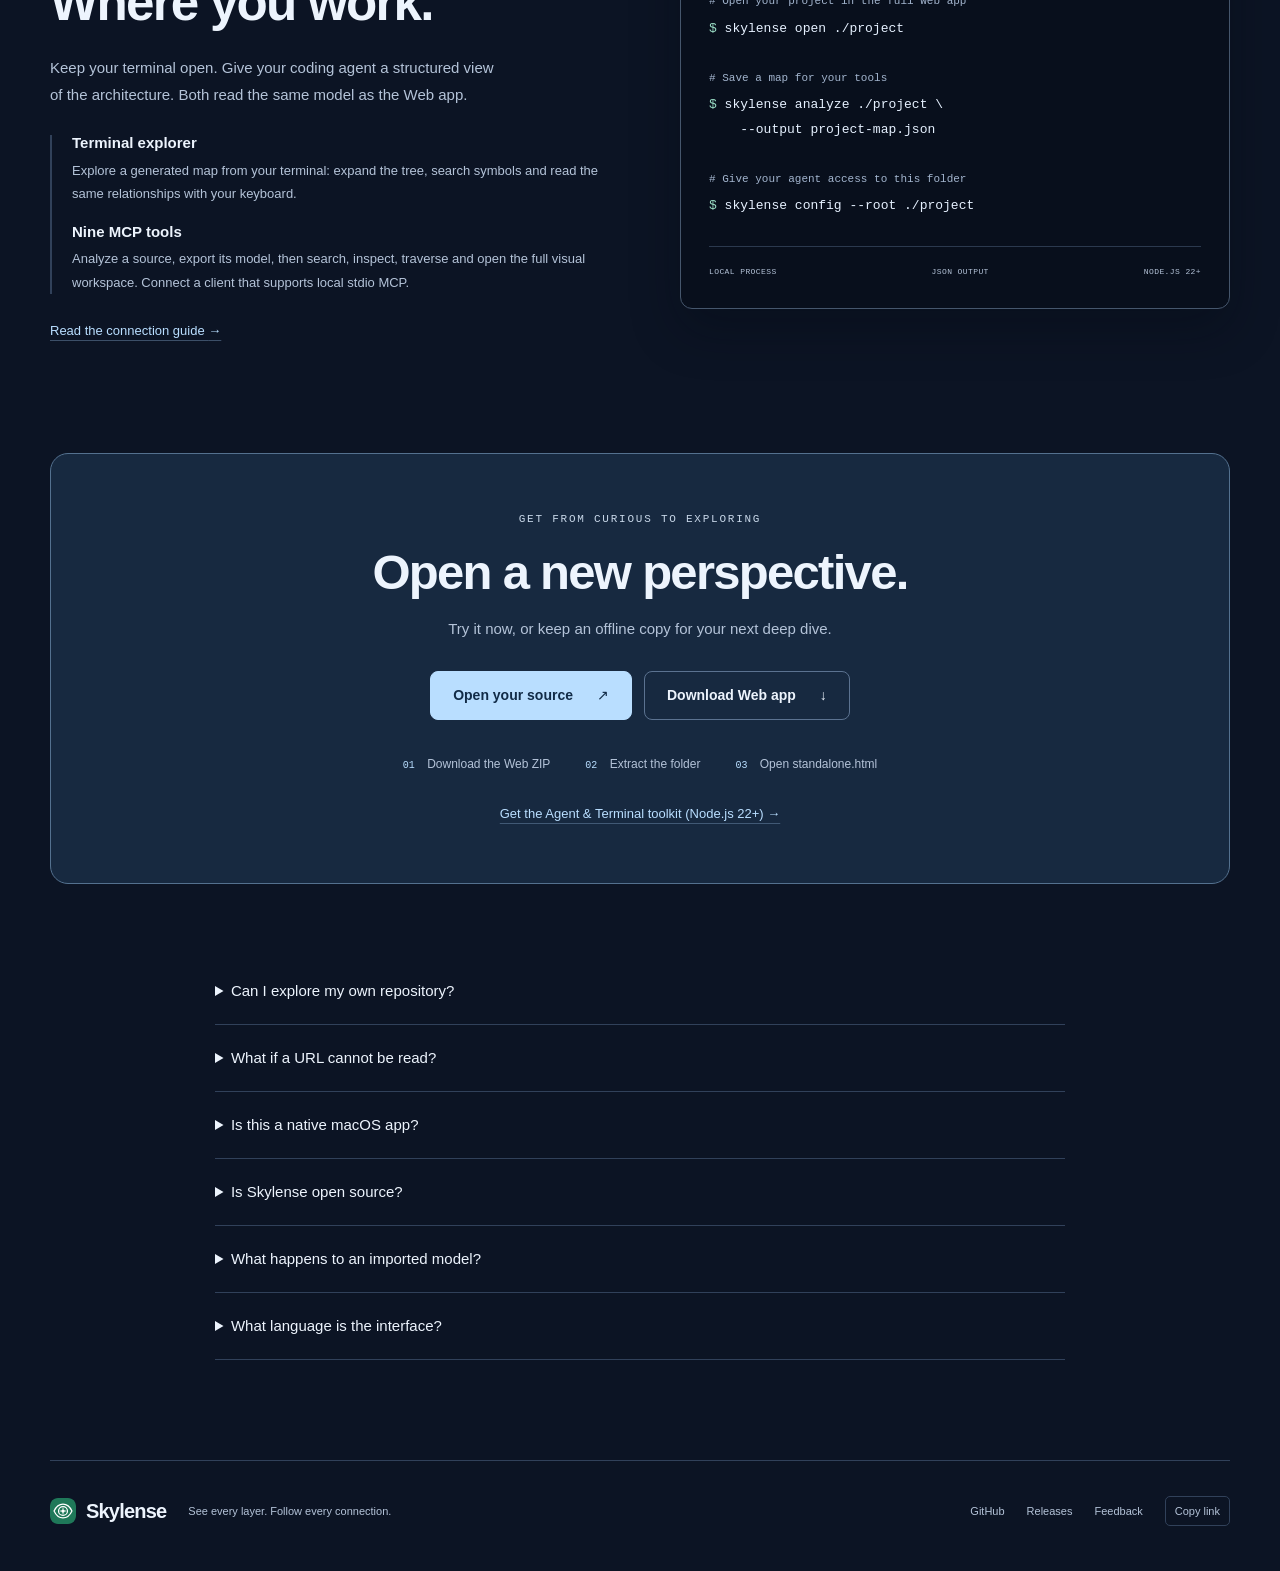
==== commit 26b23b4a: "Release Skylense 0.4.1 with verified source reuse and faster complete maps" ====
--- a/docs/index.html
+++ b/docs/index.html
@@ -15,7 +15,7 @@
 <header class="site-header"><a class="brand" href="./" aria-label="Skylense home"><img src="assets/mark.svg" alt="" width="30" height="30">Skylense<span class="preview-tag">PREVIEW</span></a><nav aria-label="Main navigation"><a href="#explore">How it works</a><a href="#examples">Examples</a><a href="#agents">Terminal &amp; MCP</a><a class="github-link" href="https://github.com/danielchen26/skylense-app">GitHub <span aria-hidden="true">↗</span></a></nav></header>
 <main id="main">
 <section class="hero wrap">
-<div class="eyebrow"><span class="status-dot"></span> Your codebase, in perspective <span class="release-pill">Preview 0.4.0</span></div>
+<div class="eyebrow"><span class="status-dot"></span> Your codebase, in perspective <span class="release-pill">Preview 0.4.1</span></div>
 <h1>Turn your repository<br><span>into a map you can read.</span></h1>
 <p class="hero-lead">Move from the big picture to the source behind it.<br class="desktop-break"> Explore files, symbols and relationships in one connected workspace.</p>
 <form class="repo-intake" id="repo-intake" action="app/" method="get">
@@ -41,9 +41,9 @@
 <section class="section theme-section" id="themes"><div class="wrap"><div class="section-heading"><div><p class="eyebrow">Make room for your way of working</p><h2>Six themes.<br>Your kind of focus.</h2></div><p>Warm paper, cool porcelain, or a quieter night shift. Switch themes without losing your place.</p></div><div class="theme-choices" role="group" aria-label="Preview an app theme"><button type="button" data-theme="porcelain" aria-pressed="false"><i style="--swatch:#edf1f6"></i>Porcelain</button><button type="button" data-theme="jade" aria-pressed="false"><i style="--swatch:#86bca2"></i>Jade</button><button type="button" data-theme="sandstone" aria-pressed="false"><i style="--swatch:#d7b894"></i>Sandstone</button><button type="button" data-theme="midnight" aria-pressed="true"><i style="--swatch:#9fc5ff"></i>Midnight</button><button type="button" data-theme="graphite" aria-pressed="false"><i style="--swatch:#858e9c"></i>Graphite</button><button type="button" data-theme="aurora" aria-pressed="false"><i style="--swatch:#d2b7ff"></i>Aurora</button></div><div class="theme-image-frame"><img id="theme-image" src="assets/captures/theme-midnight.png" alt="Skylense in the Midnight theme" width="1560" height="960" loading="lazy"></div><p class="caption" id="theme-caption" aria-live="polite">Midnight — deep blue surfaces and an ice-blue focus.</p></div></section>
 <section class="section wrap" id="agents"><div class="agent-layout"><div><p class="eyebrow">Beyond the browser</p><h2>The same map.<br>Where you work.</h2><p class="section-copy">Keep your terminal open. Give your coding agent a structured view of the architecture. Both read the same model as the Web app.</p><div class="agent-details"><h3>Terminal explorer</h3><p>Explore a generated map from your terminal: expand the tree, search symbols and read the same relationships with your keyboard.</p><h3>Nine MCP tools</h3><p>Analyze a source, export its model, then search, inspect, traverse and open the full visual workspace. Connect a client that supports local stdio MCP.</p></div><a class="text-link" href="https://github.com/danielchen26/skylense-app/blob/main/guides/AGENTS.md">Read the connection guide <span aria-hidden="true">→</span></a></div><div class="terminal-card"><div class="terminal-header"><span class="window-dots" aria-hidden="true"><i></i><i></i><i></i></span><span>Terminal / after installing the toolkit</span></div><div class="terminal-body"><p class="terminal-comment"># Open your project in the full Web app</p><pre><span>$</span> skylense open ./project</pre><p class="terminal-comment"># Save a map for your tools</p><pre><span>$</span> skylense analyze ./project \
     --output project-map.json</pre><p class="terminal-comment"># Give your agent access to this folder</p><pre><span>$</span> skylense config --root ./project</pre><div class="terminal-footer"><span>LOCAL PROCESS</span><span>JSON OUTPUT</span><span>NODE.JS 22+</span></div></div></div></div></section>
-<section class="section wrap" id="download"><div class="download-card"><p class="eyebrow">Get from curious to exploring</p><h2>Open a new perspective.</h2><p>Try it now, or keep an offline copy for your next deep dive.</p><div class="hero-actions"><a class="button primary" href="app/?open=source">Open your source <span aria-hidden="true">↗</span></a><a class="button secondary" href="https://github.com/danielchen26/skylense-app/releases/download/v0.4.0/skylense-0.4.0-web-preview.zip">Download Web app <span aria-hidden="true">↓</span></a></div><ol class="start-steps"><li><b>01</b> Download the Web ZIP</li><li><b>02</b> Extract the folder</li><li><b>03</b> Open standalone.html</li></ol><a class="text-link" href="https://github.com/danielchen26/skylense-app/releases/download/v0.4.0/skylense-0.4.0.tgz">Get the Agent &amp; Terminal toolkit (Node.js 22+) →</a></div></section>
-<section class="faq wrap" aria-label="Preview details"><details><summary>Can I explore my own repository?</summary><p>Yes. Enter a public GitHub repository above, or choose a local folder, files, webpage or text in the app. Complete eligible-source indexing is the default, with 24 bundled syntax grammars, incremental file reuse and project-aware references. JavaScript/TypeScript also uses the compiler symbol table; Julia preserves possible method targets as marked candidates. The coverage report separates source collection, syntax errors, unresolved semantics and preview excerpts. Large maps expand progressively without deleting analysis data.</p></details><details><summary>What if a URL cannot be read?</summary><p>Check that the repository is public and the URL points to a repository or subtree. GitHub rate limits and browser CORS rules can prevent remote reading. You can select a local checkout instead, or use <code>skylense open ./project</code> with the downloadable toolkit. <a href="https://github.com/danielchen26/skylense-app/blob/main/guides/SOURCES.md">Read the source guide.</a></p></details><details><summary>Is this a native macOS app?</summary><p>This release is a browser app with offline HTML, plus a local Node.js toolkit. A native macOS installer is not available yet.</p></details><details><summary>Is Skylense open source?</summary><p>Skylense is available as a downloadable application preview. Source licensing and commercial rights remain reserved. The attributed examples, bundled parsers and compiler retain their upstream licenses. <a href="https://github.com/danielchen26/skylense-app/blob/main/NOTICE.md">Read the preview notice.</a></p></details><details><summary>What happens to an imported model?</summary><p>Models stay in the current browser session. Syntax facts are cached in local IndexedDB to speed up unchanged files; selected source files are not uploaded. The local MCP process reads requested public URLs and source files inside an explicitly configured root. Connected agents receive query results according to their own data policies. <a href="https://github.com/danielchen26/skylense-app/blob/main/PRIVACY.md">Read the data boundaries.</a></p></details><details><summary>What language is the interface?</summary><p>The preview's interface is primarily Chinese, with source symbols in their original language. This site and the getting-started guides are available in English; a Chinese README is also provided.</p></details></section>
+<section class="section wrap" id="download"><div class="download-card"><p class="eyebrow">Get from curious to exploring</p><h2>Open a new perspective.</h2><p>Try it now, or keep an offline copy for your next deep dive.</p><div class="hero-actions"><a class="button primary" href="app/?open=source">Open your source <span aria-hidden="true">↗</span></a><a class="button secondary" href="https://github.com/danielchen26/skylense-app/releases/download/v0.4.1/skylense-0.4.1-web-preview.zip">Download Web app <span aria-hidden="true">↓</span></a></div><ol class="start-steps"><li><b>01</b> Download the Web ZIP</li><li><b>02</b> Extract the folder</li><li><b>03</b> Open standalone.html</li></ol><a class="text-link" href="https://github.com/danielchen26/skylense-app/releases/download/v0.4.1/skylense-0.4.1.tgz">Get the Agent &amp; Terminal toolkit (Node.js 22+) →</a></div></section>
+<section class="faq wrap" aria-label="Preview details"><details><summary>Can I explore my own repository?</summary><p>Yes. Enter a public GitHub repository above, or choose a local folder, files, webpage or text in the app. Complete eligible-source indexing is the default, with 24 bundled syntax grammars, incremental file reuse and project-aware references. JavaScript/TypeScript also uses the compiler symbol table; Julia preserves possible method targets as marked candidates. The coverage report separates source collection, syntax errors, unresolved semantics and preview excerpts. Large maps expand progressively without deleting analysis data.</p></details><details><summary>What if a URL cannot be read?</summary><p>Check that the repository is public and the URL points to a repository or subtree. GitHub rate limits and browser CORS rules can prevent remote reading. You can select a local checkout instead, or use <code>skylense open ./project</code> with the downloadable toolkit. <a href="https://github.com/danielchen26/skylense-app/blob/main/guides/SOURCES.md">Read the source guide.</a></p></details><details><summary>Is this a native macOS app?</summary><p>This release is a browser app with offline HTML, plus a local Node.js toolkit. A native macOS installer is not available yet.</p></details><details><summary>Is Skylense open source?</summary><p>Skylense is available as a downloadable application preview. Source licensing and commercial rights remain reserved. The attributed examples, bundled parsers and compiler retain their upstream licenses. <a href="https://github.com/danielchen26/skylense-app/blob/main/NOTICE.md">Read the preview notice.</a></p></details><details><summary>What happens to an imported model?</summary><p>Models stay in the current browser session. Syntax facts and verified public GitHub file bytes are cached locally to speed up repeat analysis; selected source files are not uploaded. The local MCP process reads requested public URLs and source files inside an explicitly configured root. Connected agents receive query results according to their own data policies. <a href="https://github.com/danielchen26/skylense-app/blob/main/PRIVACY.md">Read the data boundaries.</a></p></details><details><summary>What language is the interface?</summary><p>The preview's interface is primarily Chinese, with source symbols in their original language. This site and the getting-started guides are available in English; a Chinese README is also provided.</p></details></section>
 </main>
-<footer class="site-footer wrap"><a class="brand" href="./"><img src="assets/mark.svg" alt="" width="26" height="26">Skylense</a><span>See every layer. Follow every connection.</span><div><a href="https://github.com/danielchen26/skylense-app">GitHub</a><a href="https://github.com/danielchen26/skylense-app/releases/tag/v0.4.0">Releases</a><a href="https://github.com/danielchen26/skylense-app/issues">Feedback</a><button type="button" id="share-site">Copy link</button></div><p class="share-status" role="status" aria-live="polite"></p></footer>
+<footer class="site-footer wrap"><a class="brand" href="./"><img src="assets/mark.svg" alt="" width="26" height="26">Skylense</a><span>See every layer. Follow every connection.</span><div><a href="https://github.com/danielchen26/skylense-app">GitHub</a><a href="https://github.com/danielchen26/skylense-app/releases/tag/v0.4.1">Releases</a><a href="https://github.com/danielchen26/skylense-app/issues">Feedback</a><button type="button" id="share-site">Copy link</button></div><p class="share-status" role="status" aria-live="polite"></p></footer>
 <script src="site.js"></script>
 </body></html>
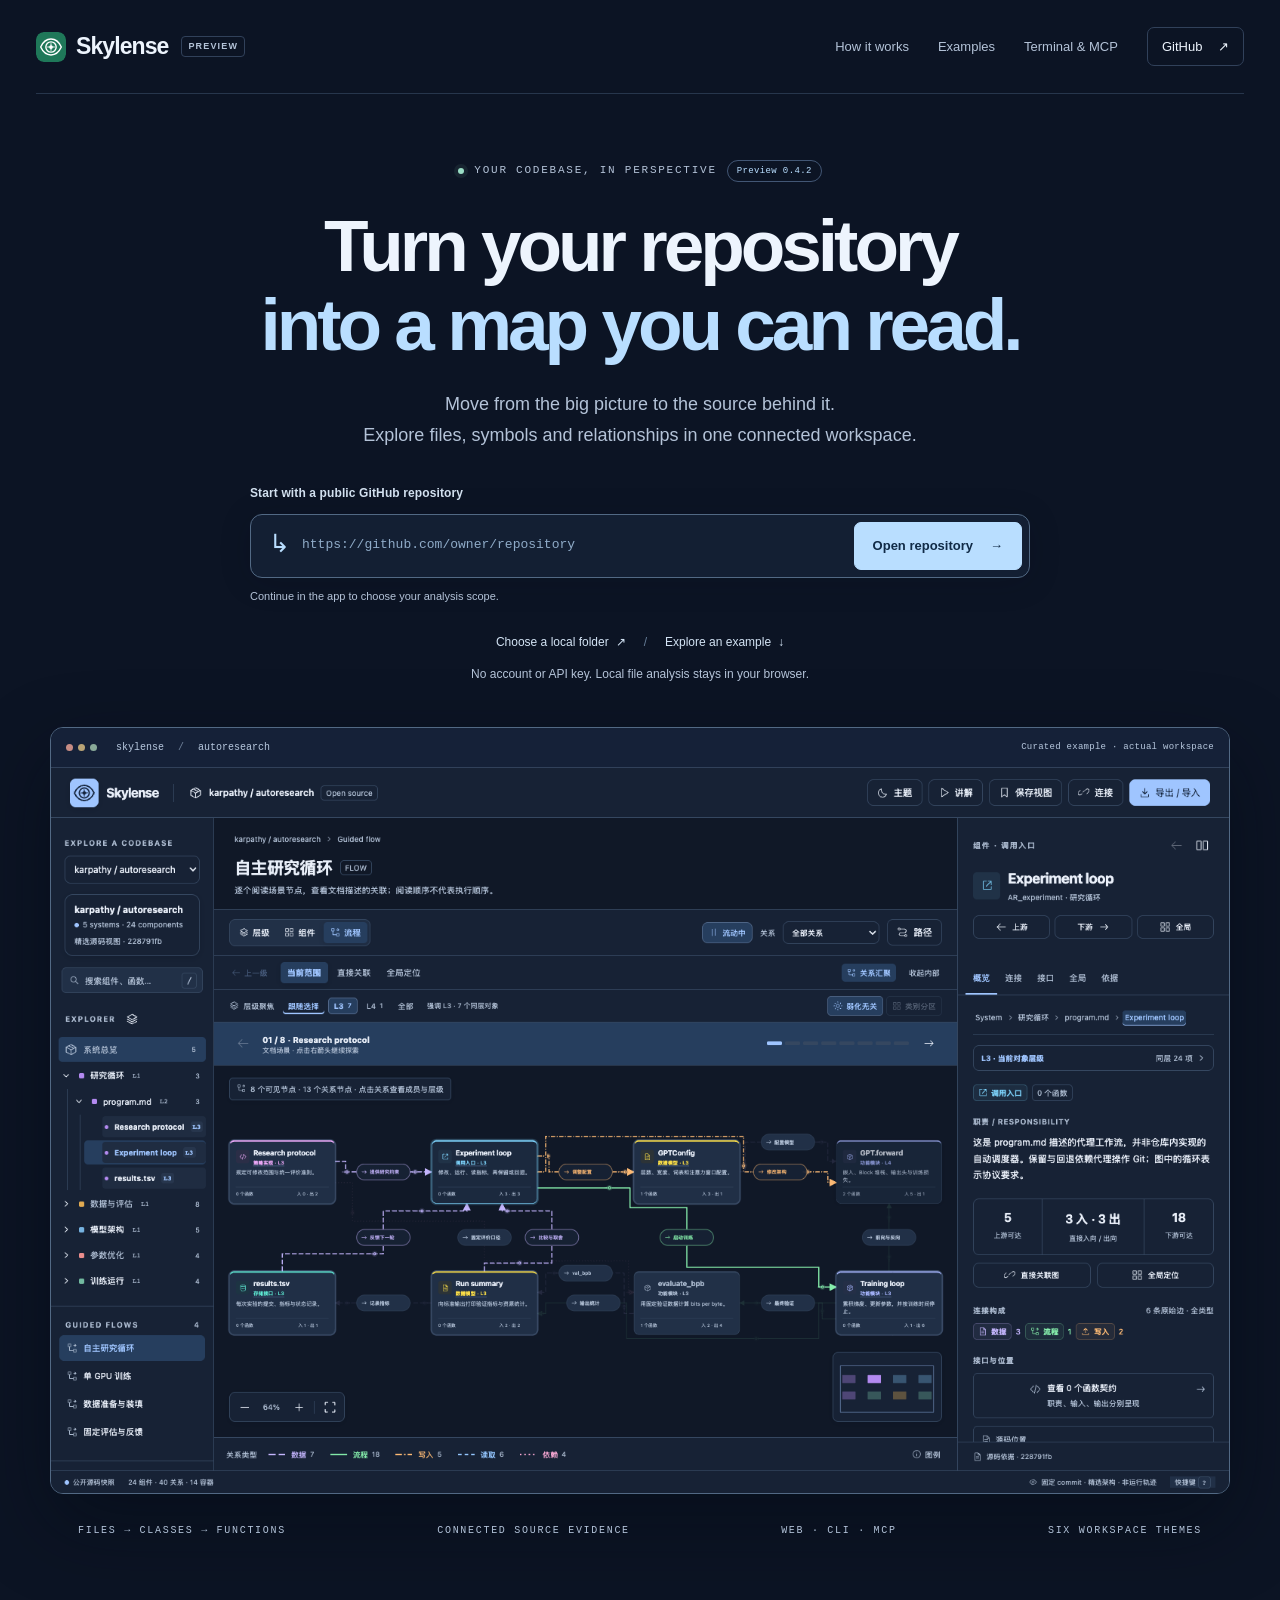
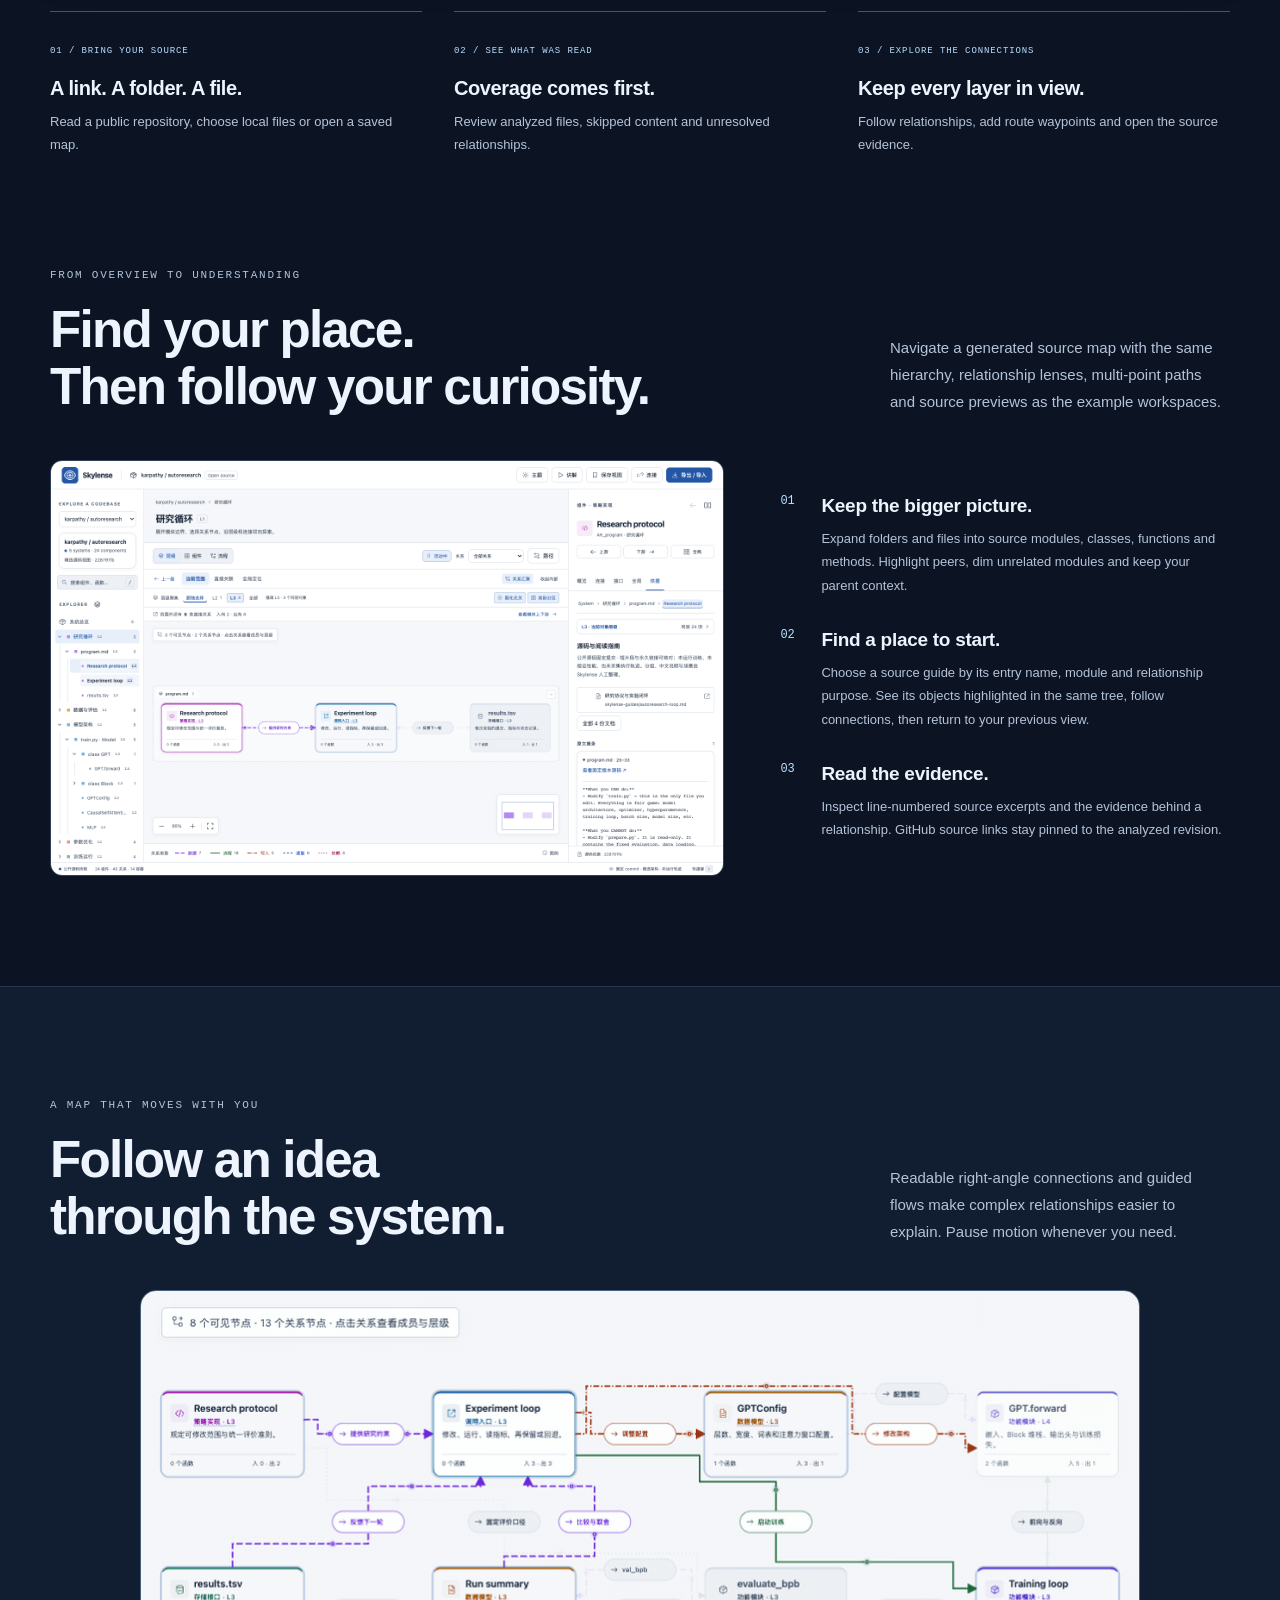
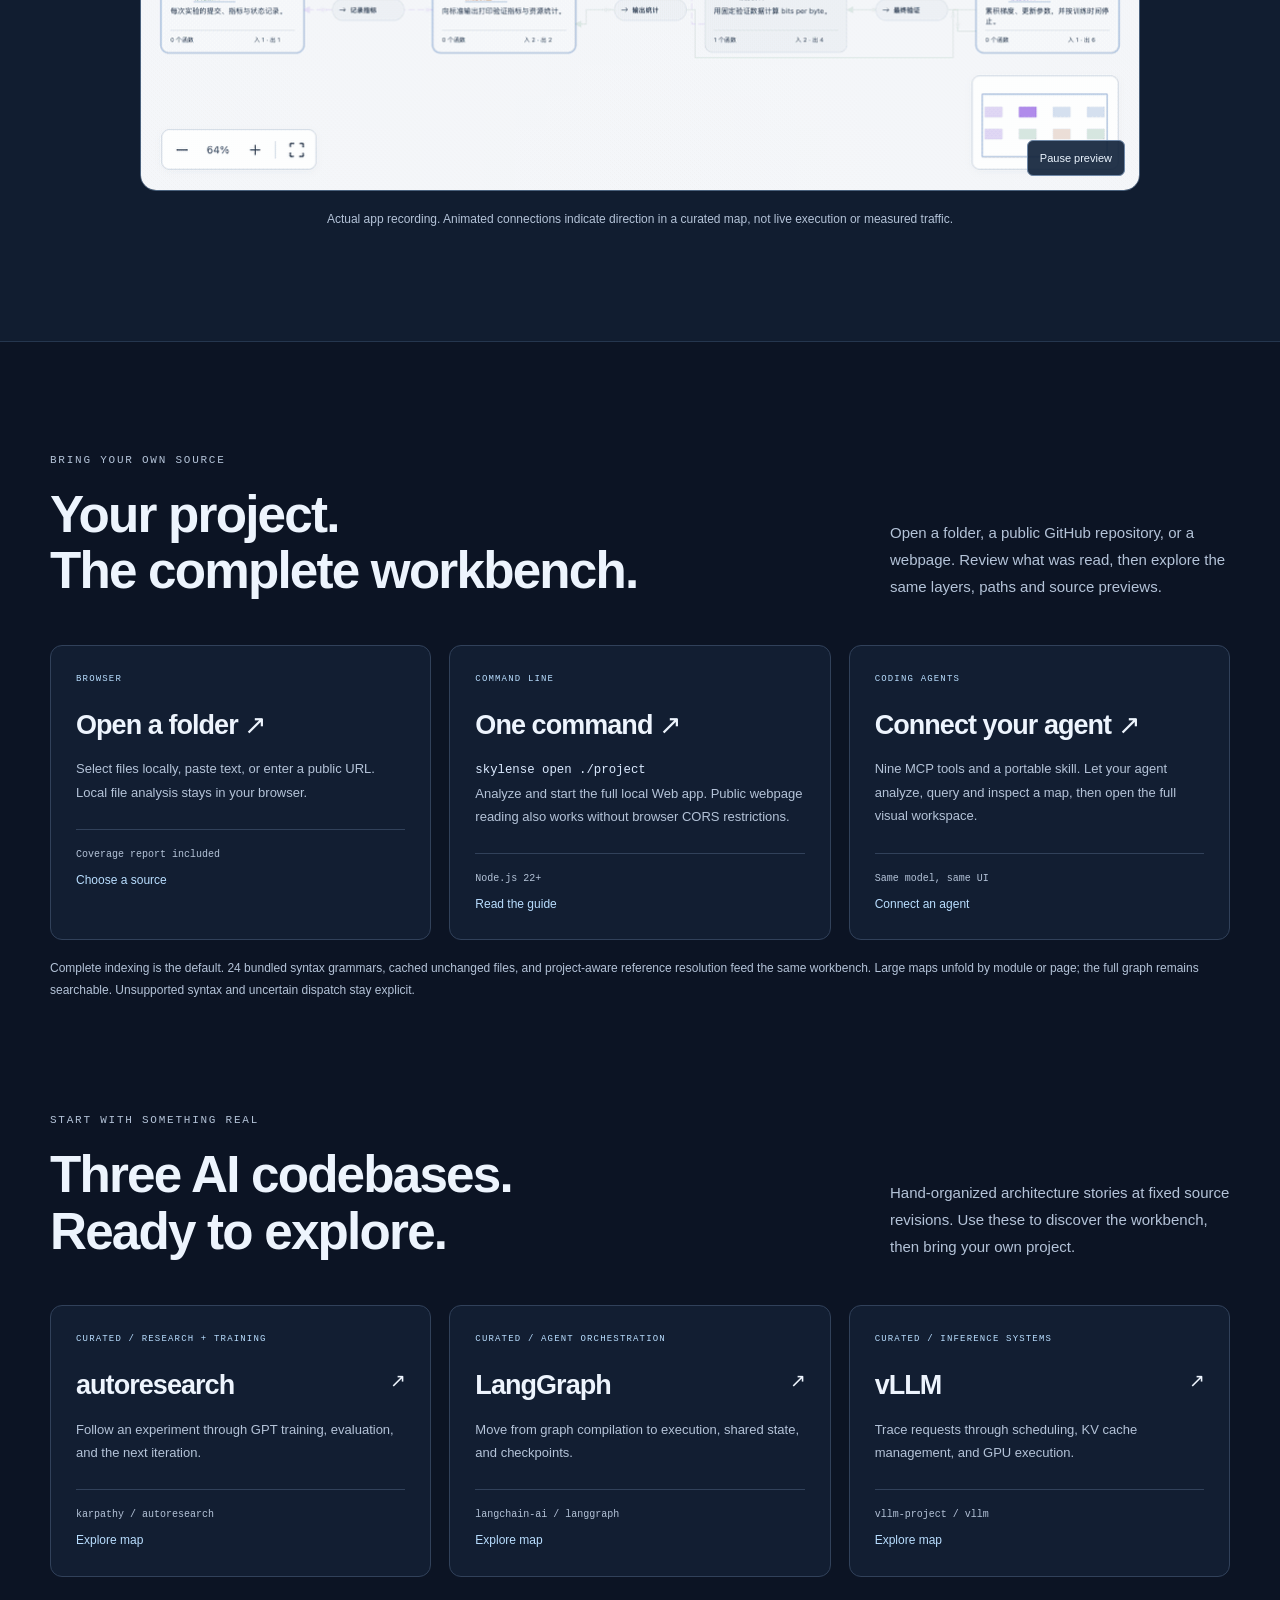
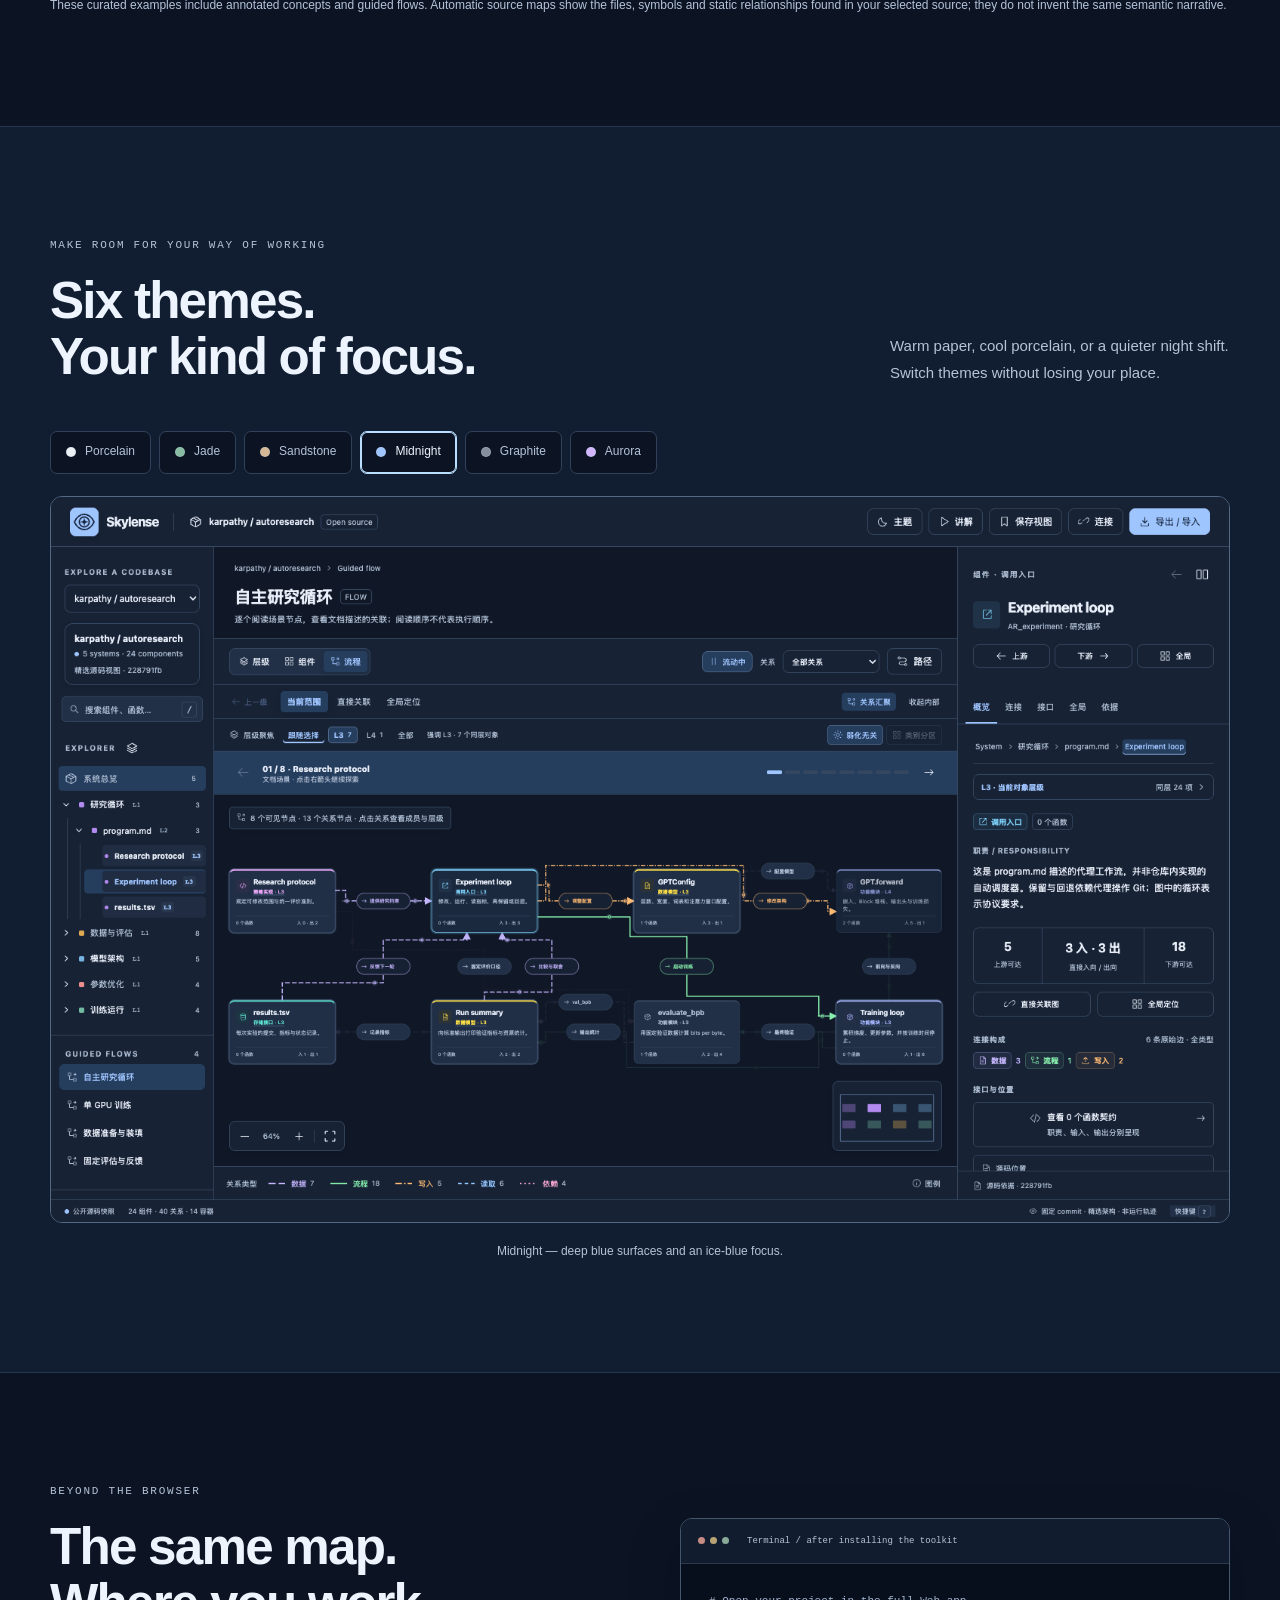
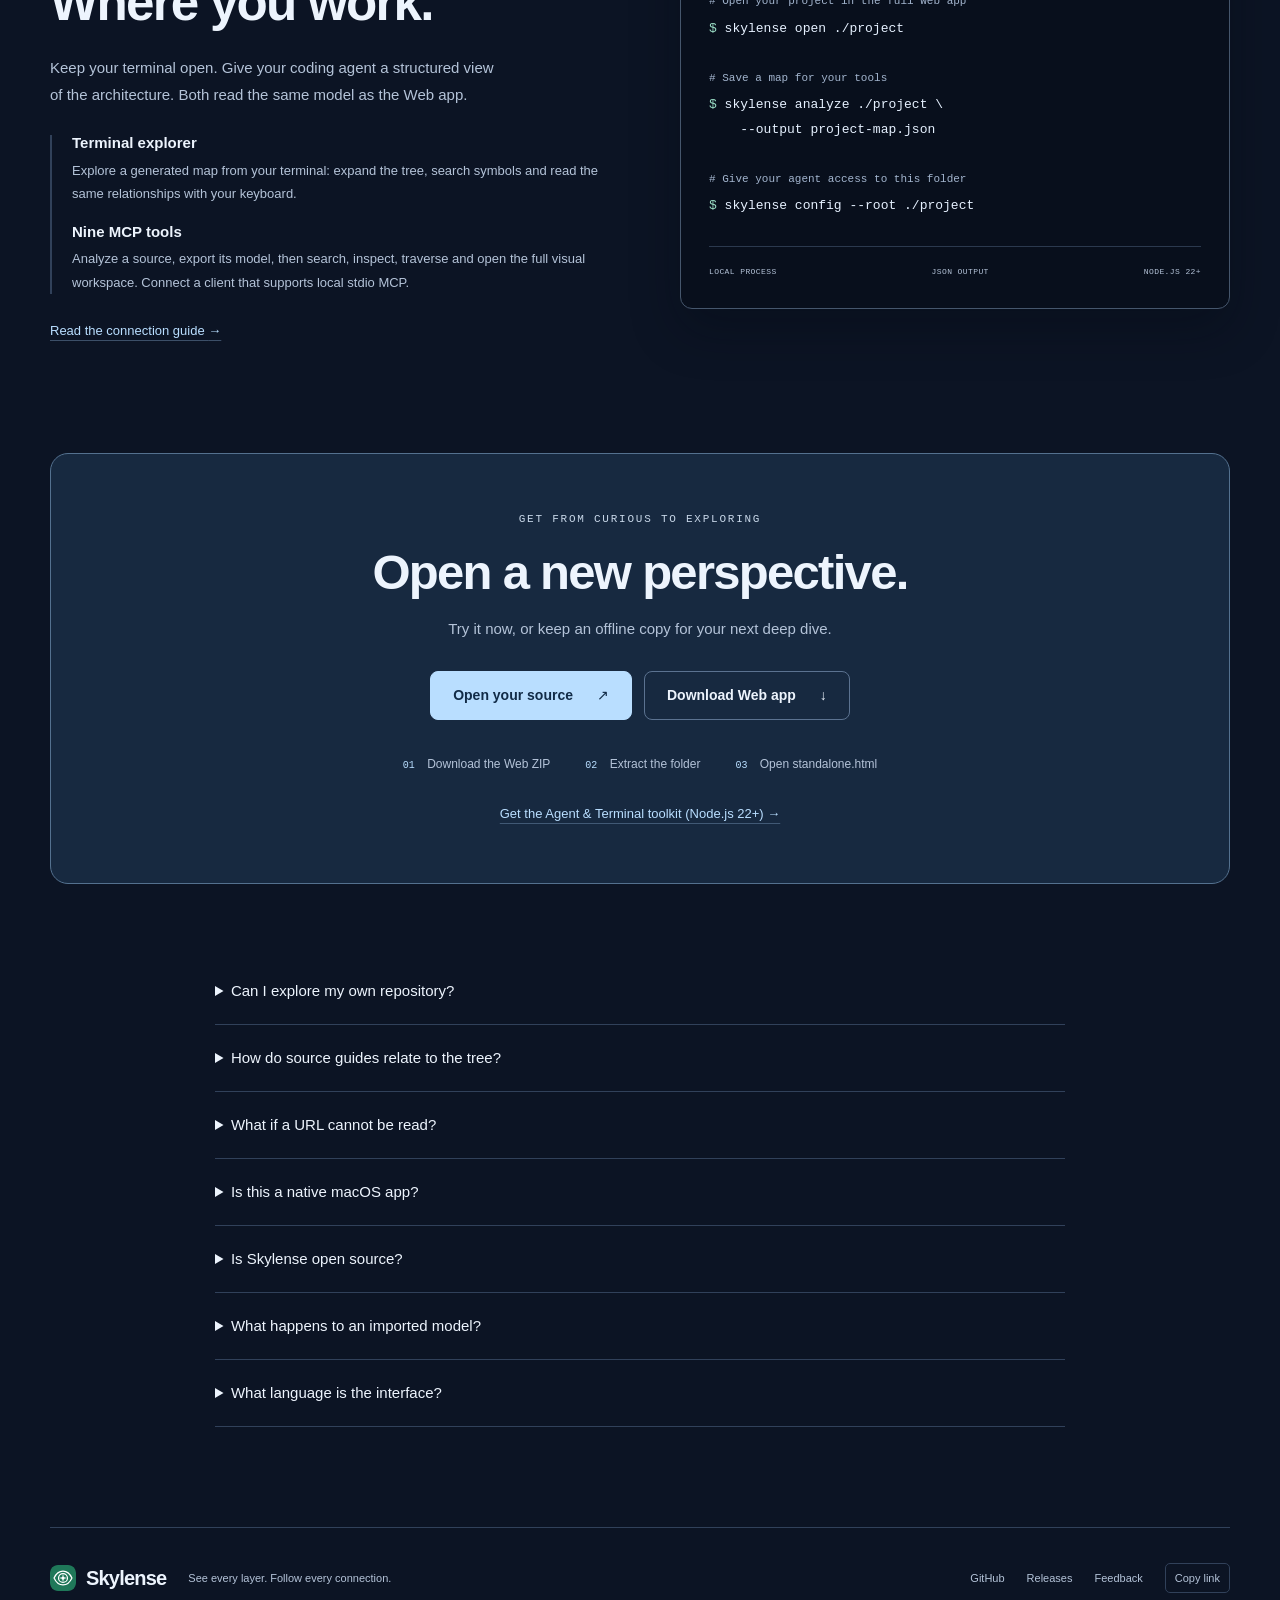
==== commit eba08f16: "Release Skylense 0.4.2 with clear source guides and linked navigation" ====
--- a/docs/index.html
+++ b/docs/index.html
@@ -15,7 +15,7 @@
 <header class="site-header"><a class="brand" href="./" aria-label="Skylense home"><img src="assets/mark.svg" alt="" width="30" height="30">Skylense<span class="preview-tag">PREVIEW</span></a><nav aria-label="Main navigation"><a href="#explore">How it works</a><a href="#examples">Examples</a><a href="#agents">Terminal &amp; MCP</a><a class="github-link" href="https://github.com/danielchen26/skylense-app">GitHub <span aria-hidden="true">↗</span></a></nav></header>
 <main id="main">
 <section class="hero wrap">
-<div class="eyebrow"><span class="status-dot"></span> Your codebase, in perspective <span class="release-pill">Preview 0.4.1</span></div>
+<div class="eyebrow"><span class="status-dot"></span> Your codebase, in perspective <span class="release-pill">Preview 0.4.2</span></div>
 <h1>Turn your repository<br><span>into a map you can read.</span></h1>
 <p class="hero-lead">Move from the big picture to the source behind it.<br class="desktop-break"> Explore files, symbols and relationships in one connected workspace.</p>
 <form class="repo-intake" id="repo-intake" action="app/" method="get">
@@ -33,7 +33,7 @@
 <section class="source-journey wrap" aria-label="How source analysis works"><article><span>01 / BRING YOUR SOURCE</span><h2>A link. A folder. A file.</h2><p>Read a public repository, choose local files or open a saved map.</p></article><article><span>02 / SEE WHAT WAS READ</span><h2>Coverage comes first.</h2><p>Review analyzed files, skipped content and unresolved relationships.</p></article><article><span>03 / EXPLORE THE CONNECTIONS</span><h2>Keep every layer in view.</h2><p>Follow relationships, add route waypoints and open the source evidence.</p></article></section>
 <section class="section wrap" id="explore">
 <div class="section-heading"><div><p class="eyebrow">From overview to understanding</p><h2>Find your place.<br>Then follow your curiosity.</h2></div><p>Navigate a generated source map with the same hierarchy, relationship lenses, multi-point paths and source previews as the example workspaces.</p></div>
-<div class="feature-layout"><div class="feature-image"><img src="assets/captures/hierarchy.png" alt="A real Skylense hierarchy view with expanded modules and component source details" width="1560" height="960" loading="lazy"></div><div class="feature-list"><article><span class="feature-number">01</span><h3>Keep the bigger picture.</h3><p>Expand folders and files into source modules, classes, functions and methods. Highlight peers, dim unrelated modules and keep your parent context.</p></article><article><span class="feature-number">02</span><h3>Make the connection.</h3><p>Read project imports, compiler-resolved JS/TS calls and explicit Julia dispatch candidates. Follow upstream or downstream links, compare nodes, and add your own route waypoints.</p></article><article><span class="feature-number">03</span><h3>Read the evidence.</h3><p>Inspect line-numbered source excerpts and the evidence behind a relationship. GitHub source links stay pinned to the analyzed revision.</p></article></div></div>
+<div class="feature-layout"><div class="feature-image"><img src="assets/captures/hierarchy.png" alt="A real Skylense hierarchy view with expanded modules and component source details" width="1560" height="960" loading="lazy"></div><div class="feature-list"><article><span class="feature-number">01</span><h3>Keep the bigger picture.</h3><p>Expand folders and files into source modules, classes, functions and methods. Highlight peers, dim unrelated modules and keep your parent context.</p></article><article><span class="feature-number">02</span><h3>Find a place to start.</h3><p>Choose a source guide by its entry name, module and relationship purpose. See its objects highlighted in the same tree, follow connections, then return to your previous view.</p></article><article><span class="feature-number">03</span><h3>Read the evidence.</h3><p>Inspect line-numbered source excerpts and the evidence behind a relationship. GitHub source links stay pinned to the analyzed revision.</p></article></div></div>
 </section>
 <section class="section flow-section"><div class="wrap"><div class="section-heading"><div><p class="eyebrow">A map that moves with you</p><h2>Follow an idea<br>through the system.</h2></div><p>Readable right-angle connections and guided flows make complex relationships easier to explain. Pause motion whenever you need.</p></div><div class="flow-preview"><img id="flow-image" src="assets/captures/flow.gif" alt="Recorded Skylense animation showing relationship direction in the autoresearch map" width="1000" height="500" loading="lazy"><button id="motion-toggle" class="small-button" type="button" aria-pressed="false">Pause preview</button></div><p class="caption">Actual app recording. Animated connections indicate direction in a curated map, not live execution or measured traffic.</p></div></section>
 <section class="section wrap" id="sources"><div class="section-heading"><div><p class="eyebrow">Bring your own source</p><h2>Your project.<br>The complete workbench.</h2></div><p>Open a folder, a public GitHub repository, or a webpage. Review what was read, then explore the same layers, paths and source previews.</p></div><div class="example-grid"><a class="example-card" href="app/?open=source"><span class="card-kicker">BROWSER</span><h3>Open a folder ↗</h3><p>Select files locally, paste text, or enter a public URL. Local file analysis stays in your browser.</p><span class="card-bottom">Coverage report included <b>Choose a source</b></span></a><a class="example-card" href="https://github.com/danielchen26/skylense-app/blob/main/guides/SOURCES.md"><span class="card-kicker">COMMAND LINE</span><h3>One command ↗</h3><p><code>skylense open ./project</code></p><p>Analyze and start the full local Web app. Public webpage reading also works without browser CORS restrictions.</p><span class="card-bottom">Node.js 22+ <b>Read the guide</b></span></a><a class="example-card" href="https://github.com/danielchen26/skylense-app/blob/main/guides/AGENTS.md"><span class="card-kicker">CODING AGENTS</span><h3>Connect your agent ↗</h3><p>Nine MCP tools and a portable skill. Let your agent analyze, query and inspect a map, then open the full visual workspace.</p><span class="card-bottom">Same model, same UI <b>Connect an agent</b></span></a></div><p class="caption">Complete indexing is the default. 24 bundled syntax grammars, cached unchanged files, and project-aware reference resolution feed the same workbench. Large maps unfold by module or page; the full graph remains searchable. Unsupported syntax and uncertain dispatch stay explicit.</p></section>
@@ -41,9 +41,9 @@
 <section class="section theme-section" id="themes"><div class="wrap"><div class="section-heading"><div><p class="eyebrow">Make room for your way of working</p><h2>Six themes.<br>Your kind of focus.</h2></div><p>Warm paper, cool porcelain, or a quieter night shift. Switch themes without losing your place.</p></div><div class="theme-choices" role="group" aria-label="Preview an app theme"><button type="button" data-theme="porcelain" aria-pressed="false"><i style="--swatch:#edf1f6"></i>Porcelain</button><button type="button" data-theme="jade" aria-pressed="false"><i style="--swatch:#86bca2"></i>Jade</button><button type="button" data-theme="sandstone" aria-pressed="false"><i style="--swatch:#d7b894"></i>Sandstone</button><button type="button" data-theme="midnight" aria-pressed="true"><i style="--swatch:#9fc5ff"></i>Midnight</button><button type="button" data-theme="graphite" aria-pressed="false"><i style="--swatch:#858e9c"></i>Graphite</button><button type="button" data-theme="aurora" aria-pressed="false"><i style="--swatch:#d2b7ff"></i>Aurora</button></div><div class="theme-image-frame"><img id="theme-image" src="assets/captures/theme-midnight.png" alt="Skylense in the Midnight theme" width="1560" height="960" loading="lazy"></div><p class="caption" id="theme-caption" aria-live="polite">Midnight — deep blue surfaces and an ice-blue focus.</p></div></section>
 <section class="section wrap" id="agents"><div class="agent-layout"><div><p class="eyebrow">Beyond the browser</p><h2>The same map.<br>Where you work.</h2><p class="section-copy">Keep your terminal open. Give your coding agent a structured view of the architecture. Both read the same model as the Web app.</p><div class="agent-details"><h3>Terminal explorer</h3><p>Explore a generated map from your terminal: expand the tree, search symbols and read the same relationships with your keyboard.</p><h3>Nine MCP tools</h3><p>Analyze a source, export its model, then search, inspect, traverse and open the full visual workspace. Connect a client that supports local stdio MCP.</p></div><a class="text-link" href="https://github.com/danielchen26/skylense-app/blob/main/guides/AGENTS.md">Read the connection guide <span aria-hidden="true">→</span></a></div><div class="terminal-card"><div class="terminal-header"><span class="window-dots" aria-hidden="true"><i></i><i></i><i></i></span><span>Terminal / after installing the toolkit</span></div><div class="terminal-body"><p class="terminal-comment"># Open your project in the full Web app</p><pre><span>$</span> skylense open ./project</pre><p class="terminal-comment"># Save a map for your tools</p><pre><span>$</span> skylense analyze ./project \
     --output project-map.json</pre><p class="terminal-comment"># Give your agent access to this folder</p><pre><span>$</span> skylense config --root ./project</pre><div class="terminal-footer"><span>LOCAL PROCESS</span><span>JSON OUTPUT</span><span>NODE.JS 22+</span></div></div></div></div></section>
-<section class="section wrap" id="download"><div class="download-card"><p class="eyebrow">Get from curious to exploring</p><h2>Open a new perspective.</h2><p>Try it now, or keep an offline copy for your next deep dive.</p><div class="hero-actions"><a class="button primary" href="app/?open=source">Open your source <span aria-hidden="true">↗</span></a><a class="button secondary" href="https://github.com/danielchen26/skylense-app/releases/download/v0.4.1/skylense-0.4.1-web-preview.zip">Download Web app <span aria-hidden="true">↓</span></a></div><ol class="start-steps"><li><b>01</b> Download the Web ZIP</li><li><b>02</b> Extract the folder</li><li><b>03</b> Open standalone.html</li></ol><a class="text-link" href="https://github.com/danielchen26/skylense-app/releases/download/v0.4.1/skylense-0.4.1.tgz">Get the Agent &amp; Terminal toolkit (Node.js 22+) →</a></div></section>
-<section class="faq wrap" aria-label="Preview details"><details><summary>Can I explore my own repository?</summary><p>Yes. Enter a public GitHub repository above, or choose a local folder, files, webpage or text in the app. Complete eligible-source indexing is the default, with 24 bundled syntax grammars, incremental file reuse and project-aware references. JavaScript/TypeScript also uses the compiler symbol table; Julia preserves possible method targets as marked candidates. The coverage report separates source collection, syntax errors, unresolved semantics and preview excerpts. Large maps expand progressively without deleting analysis data.</p></details><details><summary>What if a URL cannot be read?</summary><p>Check that the repository is public and the URL points to a repository or subtree. GitHub rate limits and browser CORS rules can prevent remote reading. You can select a local checkout instead, or use <code>skylense open ./project</code> with the downloadable toolkit. <a href="https://github.com/danielchen26/skylense-app/blob/main/guides/SOURCES.md">Read the source guide.</a></p></details><details><summary>Is this a native macOS app?</summary><p>This release is a browser app with offline HTML, plus a local Node.js toolkit. A native macOS installer is not available yet.</p></details><details><summary>Is Skylense open source?</summary><p>Skylense is available as a downloadable application preview. Source licensing and commercial rights remain reserved. The attributed examples, bundled parsers and compiler retain their upstream licenses. <a href="https://github.com/danielchen26/skylense-app/blob/main/NOTICE.md">Read the preview notice.</a></p></details><details><summary>What happens to an imported model?</summary><p>Models stay in the current browser session. Syntax facts and verified public GitHub file bytes are cached locally to speed up repeat analysis; selected source files are not uploaded. The local MCP process reads requested public URLs and source files inside an explicitly configured root. Connected agents receive query results according to their own data policies. <a href="https://github.com/danielchen26/skylense-app/blob/main/PRIVACY.md">Read the data boundaries.</a></p></details><details><summary>What language is the interface?</summary><p>The preview's interface is primarily Chinese, with source symbols in their original language. This site and the getting-started guides are available in English; a Chinese README is also provided.</p></details></section>
+<section class="section wrap" id="download"><div class="download-card"><p class="eyebrow">Get from curious to exploring</p><h2>Open a new perspective.</h2><p>Try it now, or keep an offline copy for your next deep dive.</p><div class="hero-actions"><a class="button primary" href="app/?open=source">Open your source <span aria-hidden="true">↗</span></a><a class="button secondary" href="https://github.com/danielchen26/skylense-app/releases/download/v0.4.2/skylense-0.4.2-web-preview.zip">Download Web app <span aria-hidden="true">↓</span></a></div><ol class="start-steps"><li><b>01</b> Download the Web ZIP</li><li><b>02</b> Extract the folder</li><li><b>03</b> Open standalone.html</li></ol><a class="text-link" href="https://github.com/danielchen26/skylense-app/releases/download/v0.4.2/skylense-0.4.2.tgz">Get the Agent &amp; Terminal toolkit (Node.js 22+) →</a></div></section>
+<section class="faq wrap" aria-label="Preview details"><details><summary>Can I explore my own repository?</summary><p>Yes. Enter a public GitHub repository above, or choose a local folder, files, webpage or text in the app. Complete eligible-source indexing is the default, with 24 bundled syntax grammars, incremental file reuse and project-aware references. JavaScript/TypeScript also uses the compiler symbol table; Julia preserves possible method targets as marked candidates. The coverage report separates source collection, syntax errors, unresolved semantics and preview excerpts. Large maps expand progressively without deleting analysis data.</p></details><details><summary>How do source guides relate to the tree?</summary><p>The tree shows where code lives. Source guides group connected objects to read together, with short entry names, module context, categories and exact relationship counts. Browse the current module or all guides; selections stay synchronized with the graph and tree. These are static reading neighborhoods with possible branches, not runtime traces. The full graph remains available for path search and upstream/downstream exploration.</p></details><details><summary>What if a URL cannot be read?</summary><p>Check that the repository is public and the URL points to a repository or subtree. GitHub rate limits and browser CORS rules can prevent remote reading. You can select a local checkout instead, or use <code>skylense open ./project</code> with the downloadable toolkit. <a href="https://github.com/danielchen26/skylense-app/blob/main/guides/SOURCES.md">Read the source guide.</a></p></details><details><summary>Is this a native macOS app?</summary><p>This release is a browser app with offline HTML, plus a local Node.js toolkit. A native macOS installer is not available yet.</p></details><details><summary>Is Skylense open source?</summary><p>Skylense is available as a downloadable application preview. Source licensing and commercial rights remain reserved. The attributed examples, bundled parsers and compiler retain their upstream licenses. <a href="https://github.com/danielchen26/skylense-app/blob/main/NOTICE.md">Read the preview notice.</a></p></details><details><summary>What happens to an imported model?</summary><p>Models stay in the current browser session. Syntax facts and verified public GitHub file bytes are cached locally to speed up repeat analysis; selected source files are not uploaded. The local MCP process reads requested public URLs and source files inside an explicitly configured root. Connected agents receive query results according to their own data policies. <a href="https://github.com/danielchen26/skylense-app/blob/main/PRIVACY.md">Read the data boundaries.</a></p></details><details><summary>What language is the interface?</summary><p>The preview's interface is primarily Chinese, with source symbols in their original language. This site and the getting-started guides are available in English; a Chinese README is also provided.</p></details></section>
 </main>
-<footer class="site-footer wrap"><a class="brand" href="./"><img src="assets/mark.svg" alt="" width="26" height="26">Skylense</a><span>See every layer. Follow every connection.</span><div><a href="https://github.com/danielchen26/skylense-app">GitHub</a><a href="https://github.com/danielchen26/skylense-app/releases/tag/v0.4.1">Releases</a><a href="https://github.com/danielchen26/skylense-app/issues">Feedback</a><button type="button" id="share-site">Copy link</button></div><p class="share-status" role="status" aria-live="polite"></p></footer>
+<footer class="site-footer wrap"><a class="brand" href="./"><img src="assets/mark.svg" alt="" width="26" height="26">Skylense</a><span>See every layer. Follow every connection.</span><div><a href="https://github.com/danielchen26/skylense-app">GitHub</a><a href="https://github.com/danielchen26/skylense-app/releases/tag/v0.4.2">Releases</a><a href="https://github.com/danielchen26/skylense-app/issues">Feedback</a><button type="button" id="share-site">Copy link</button></div><p class="share-status" role="status" aria-live="polite"></p></footer>
 <script src="site.js"></script>
 </body></html>
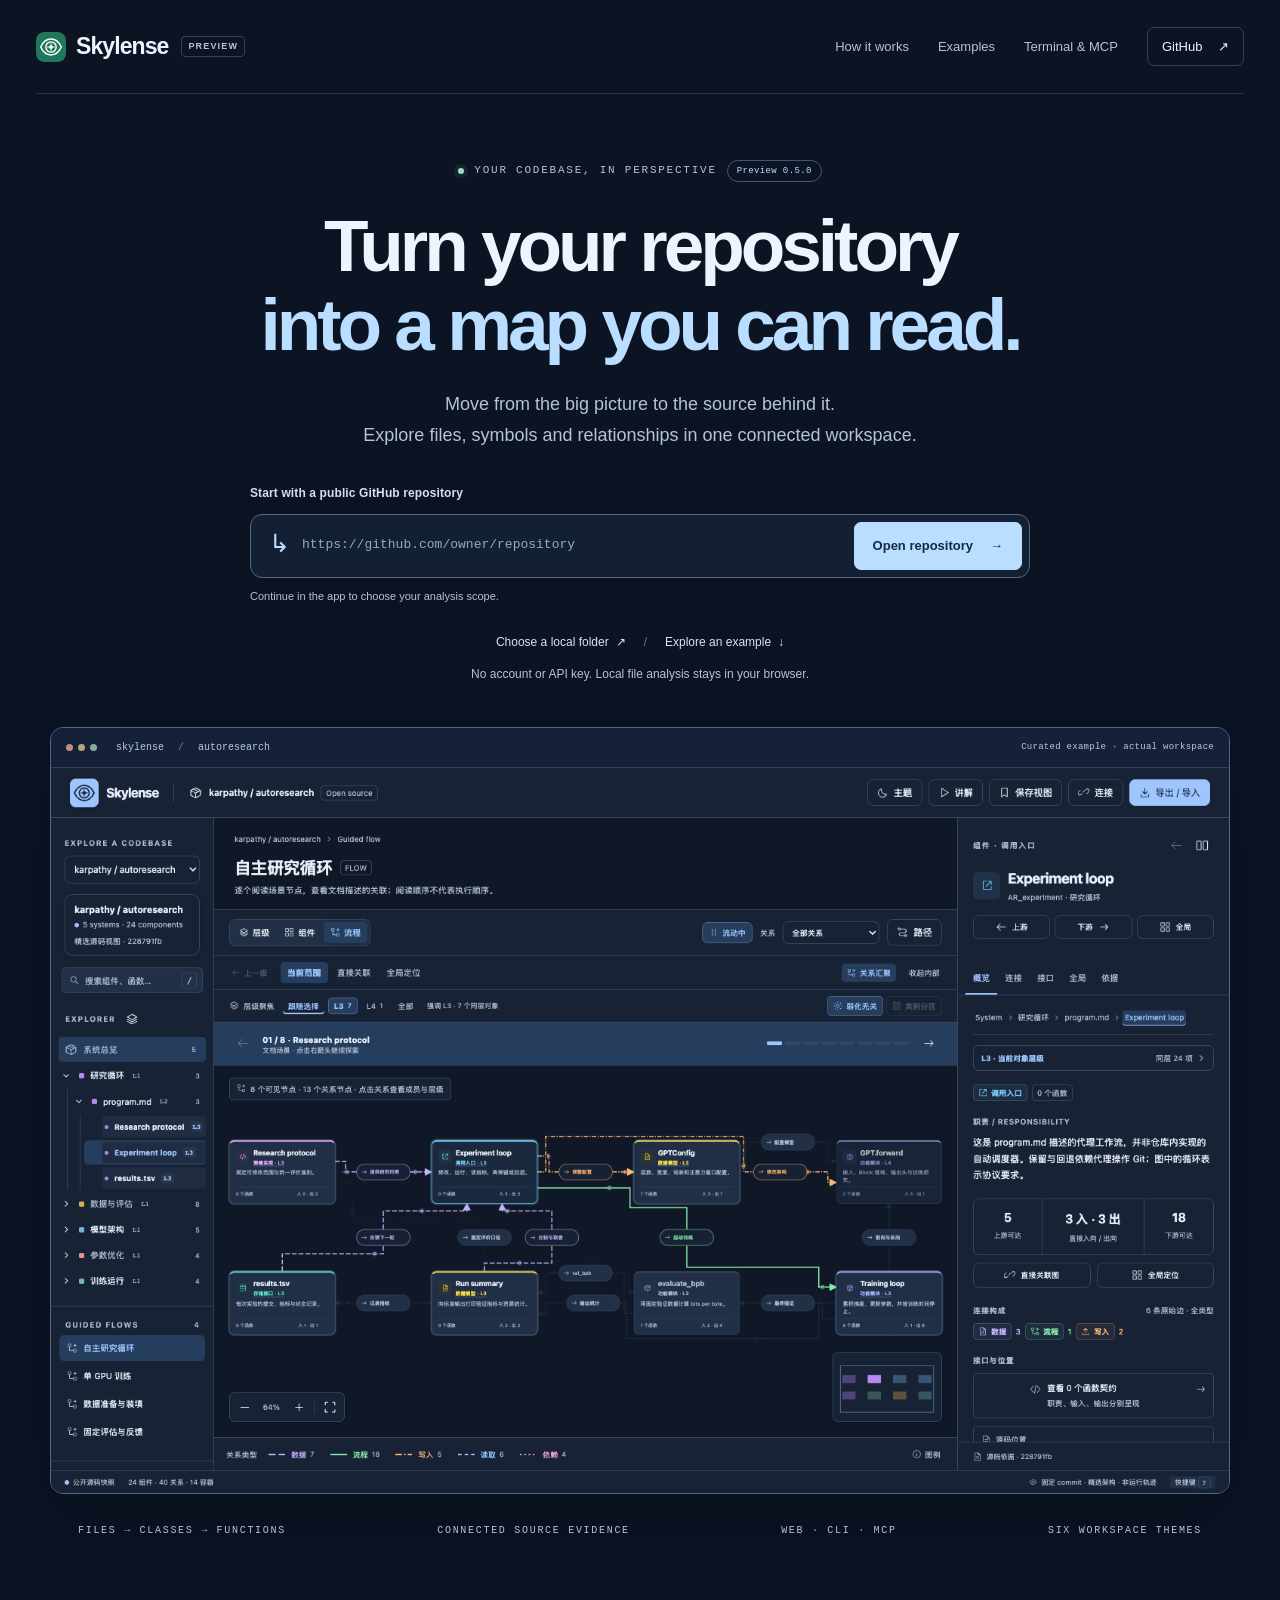
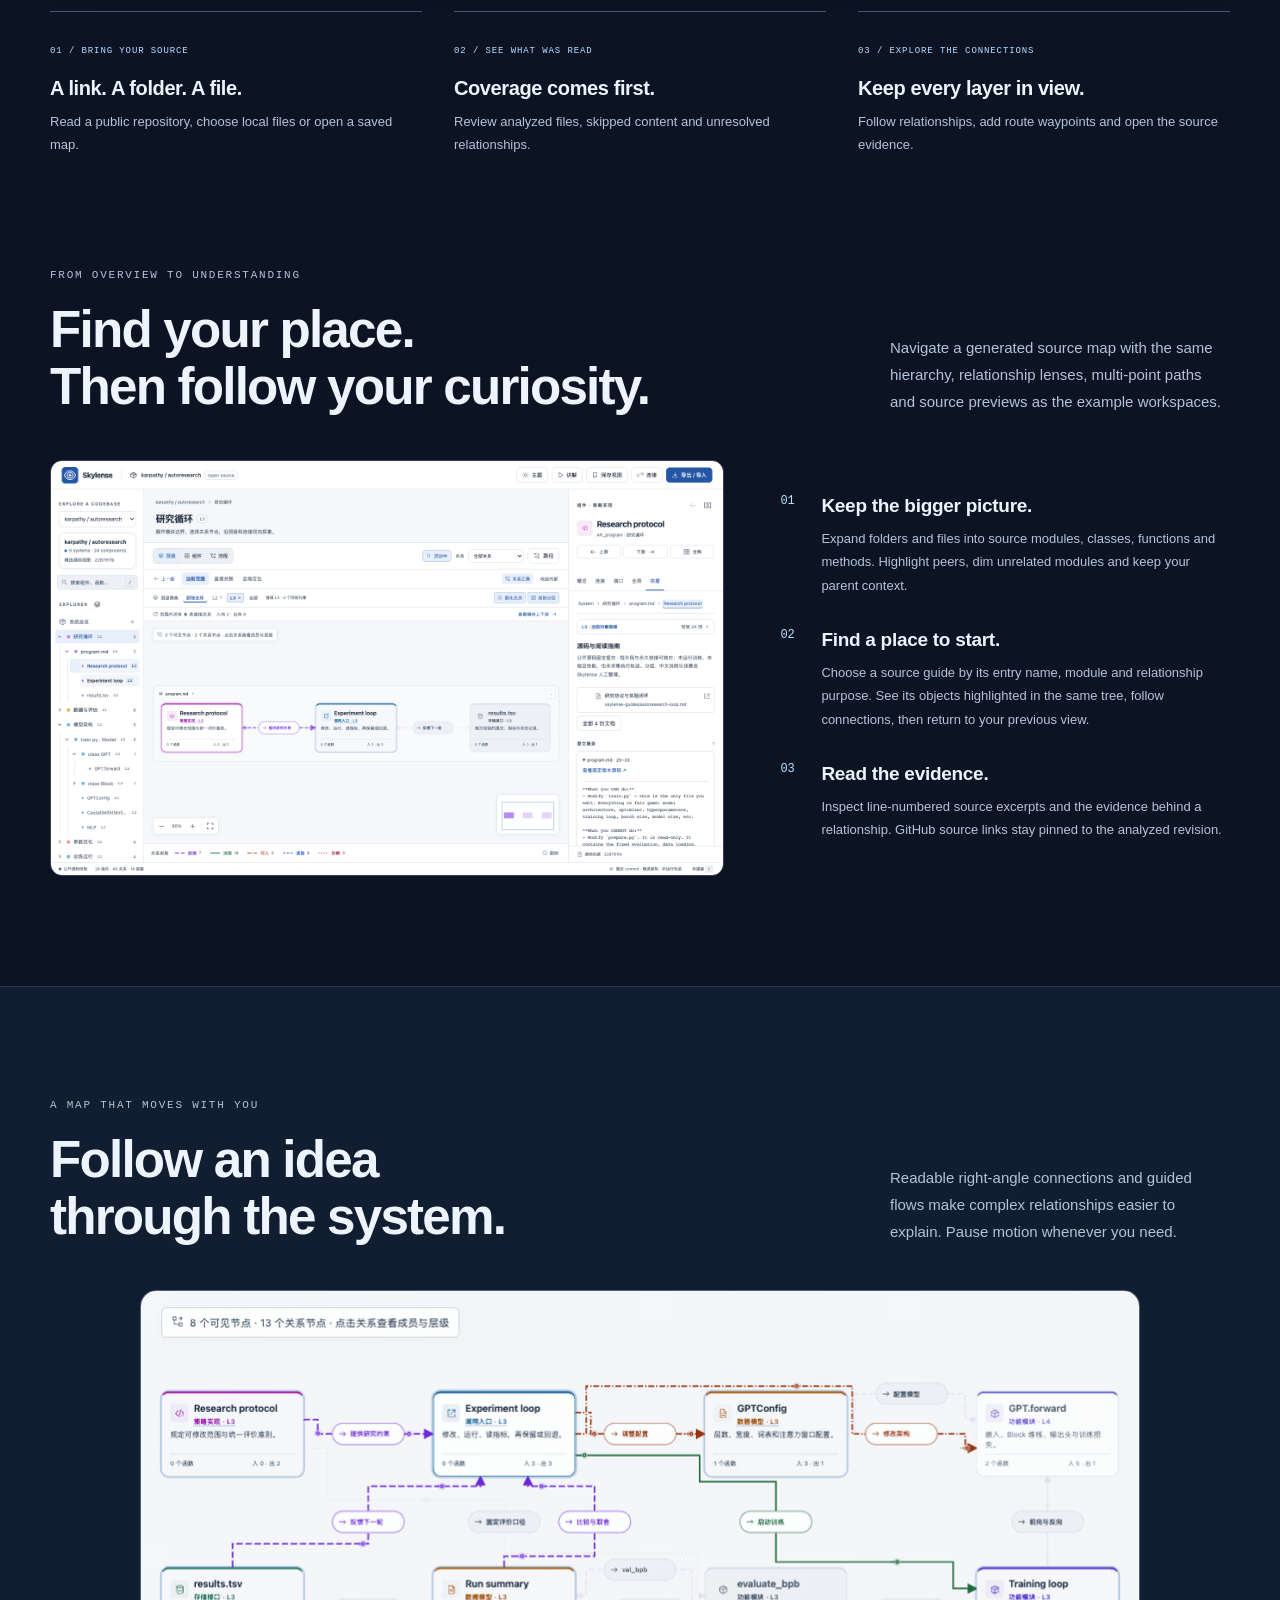
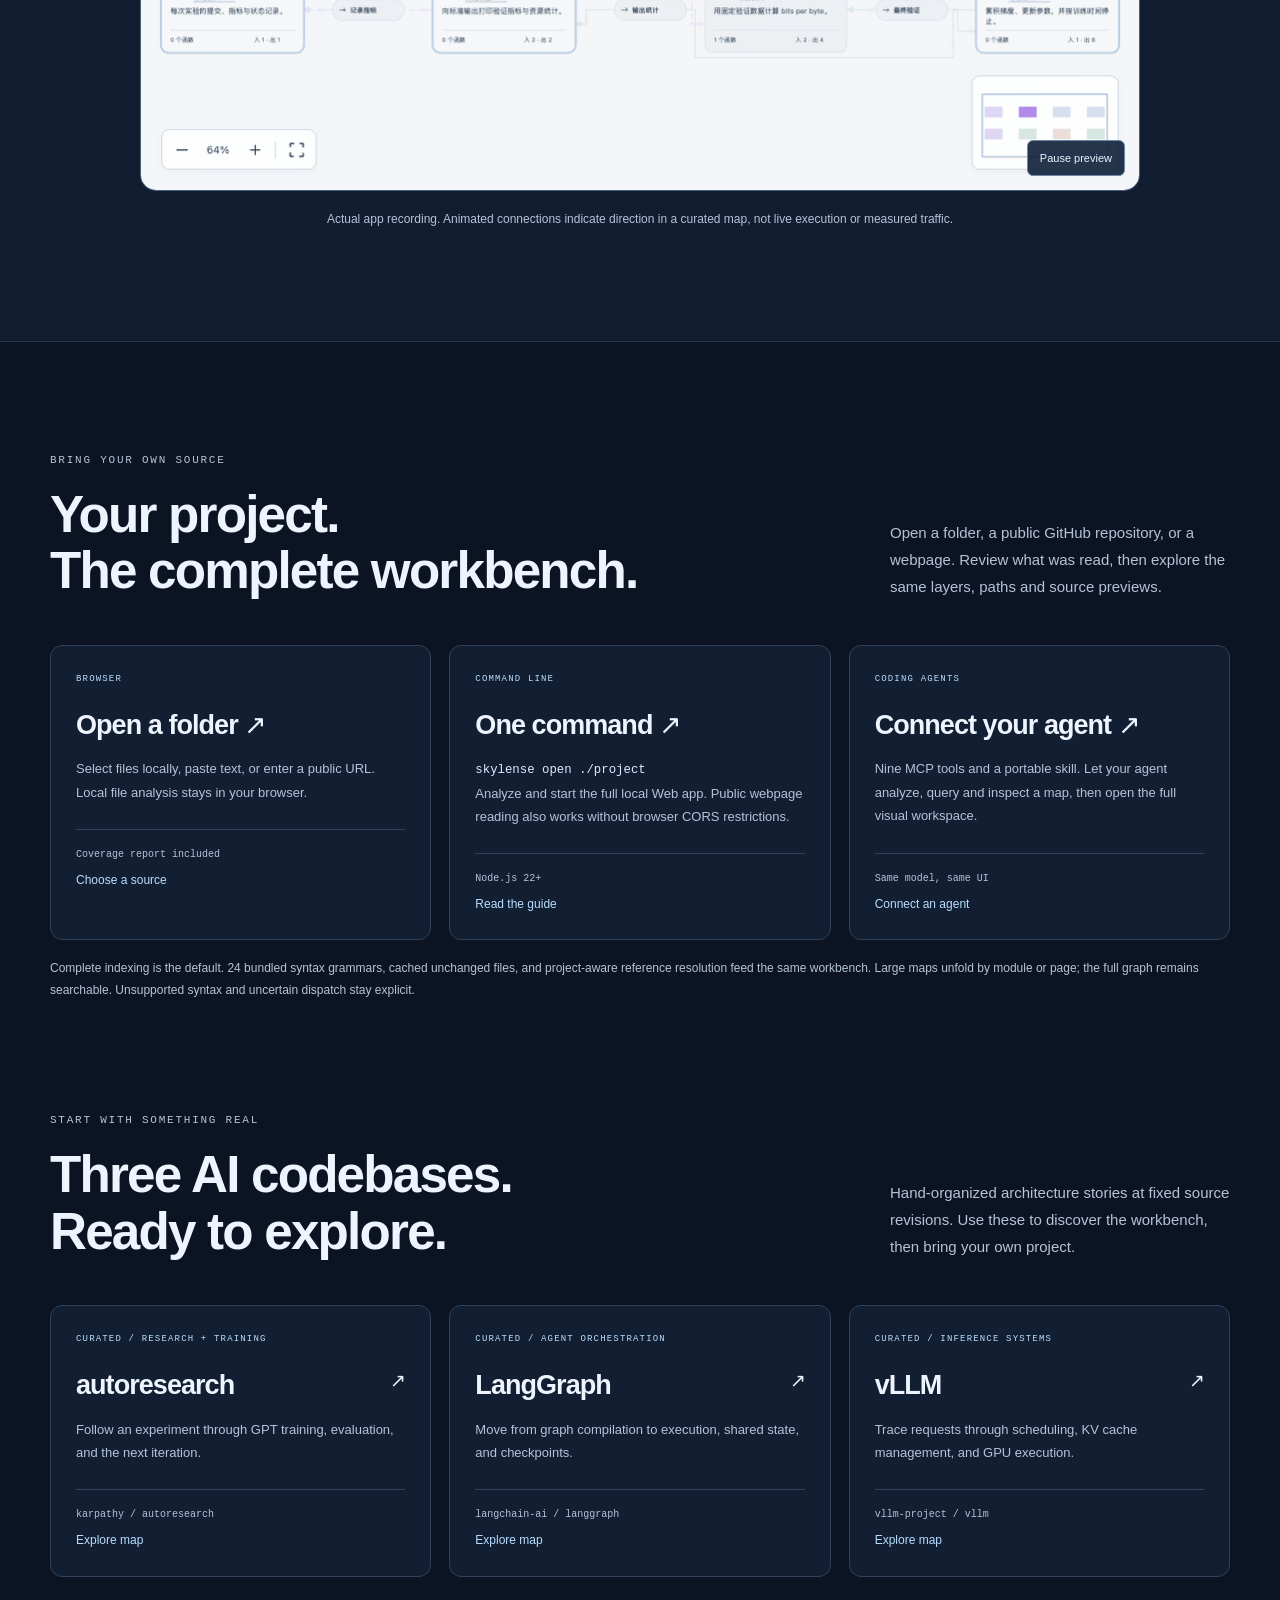
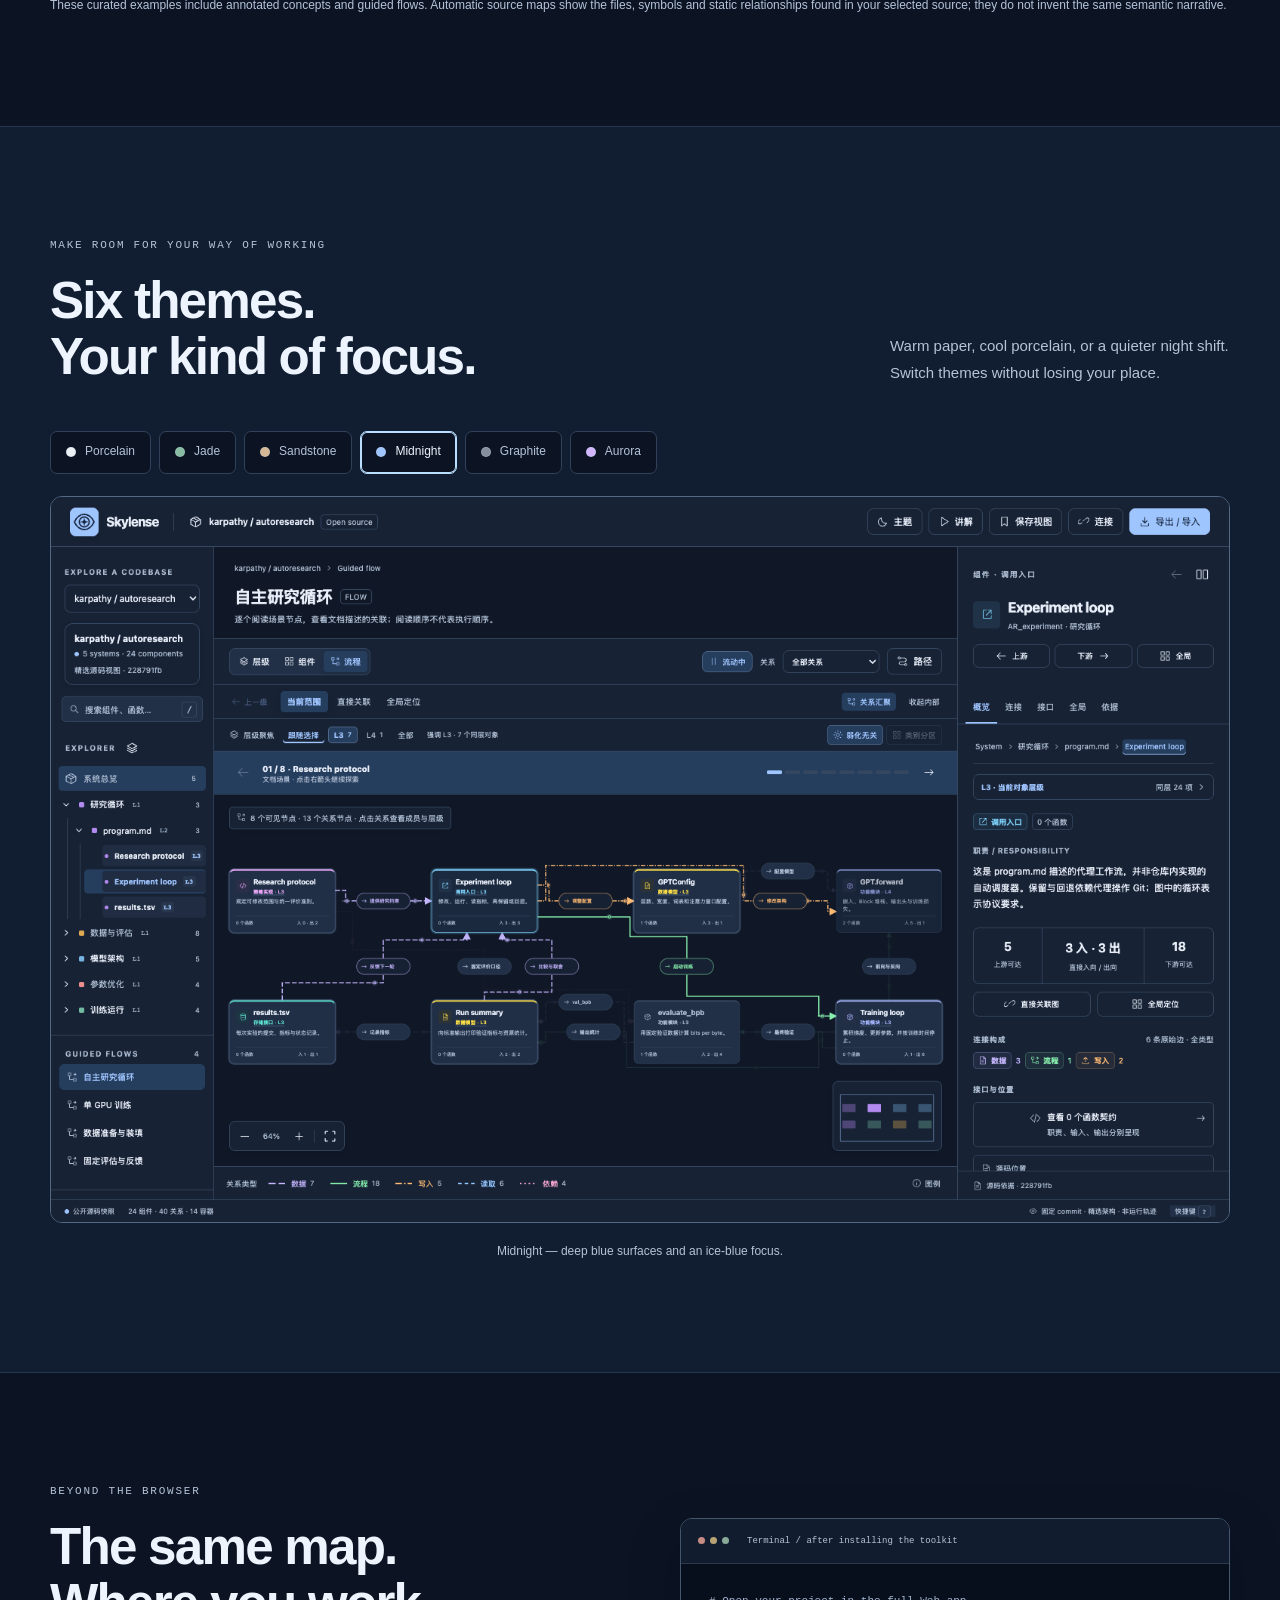
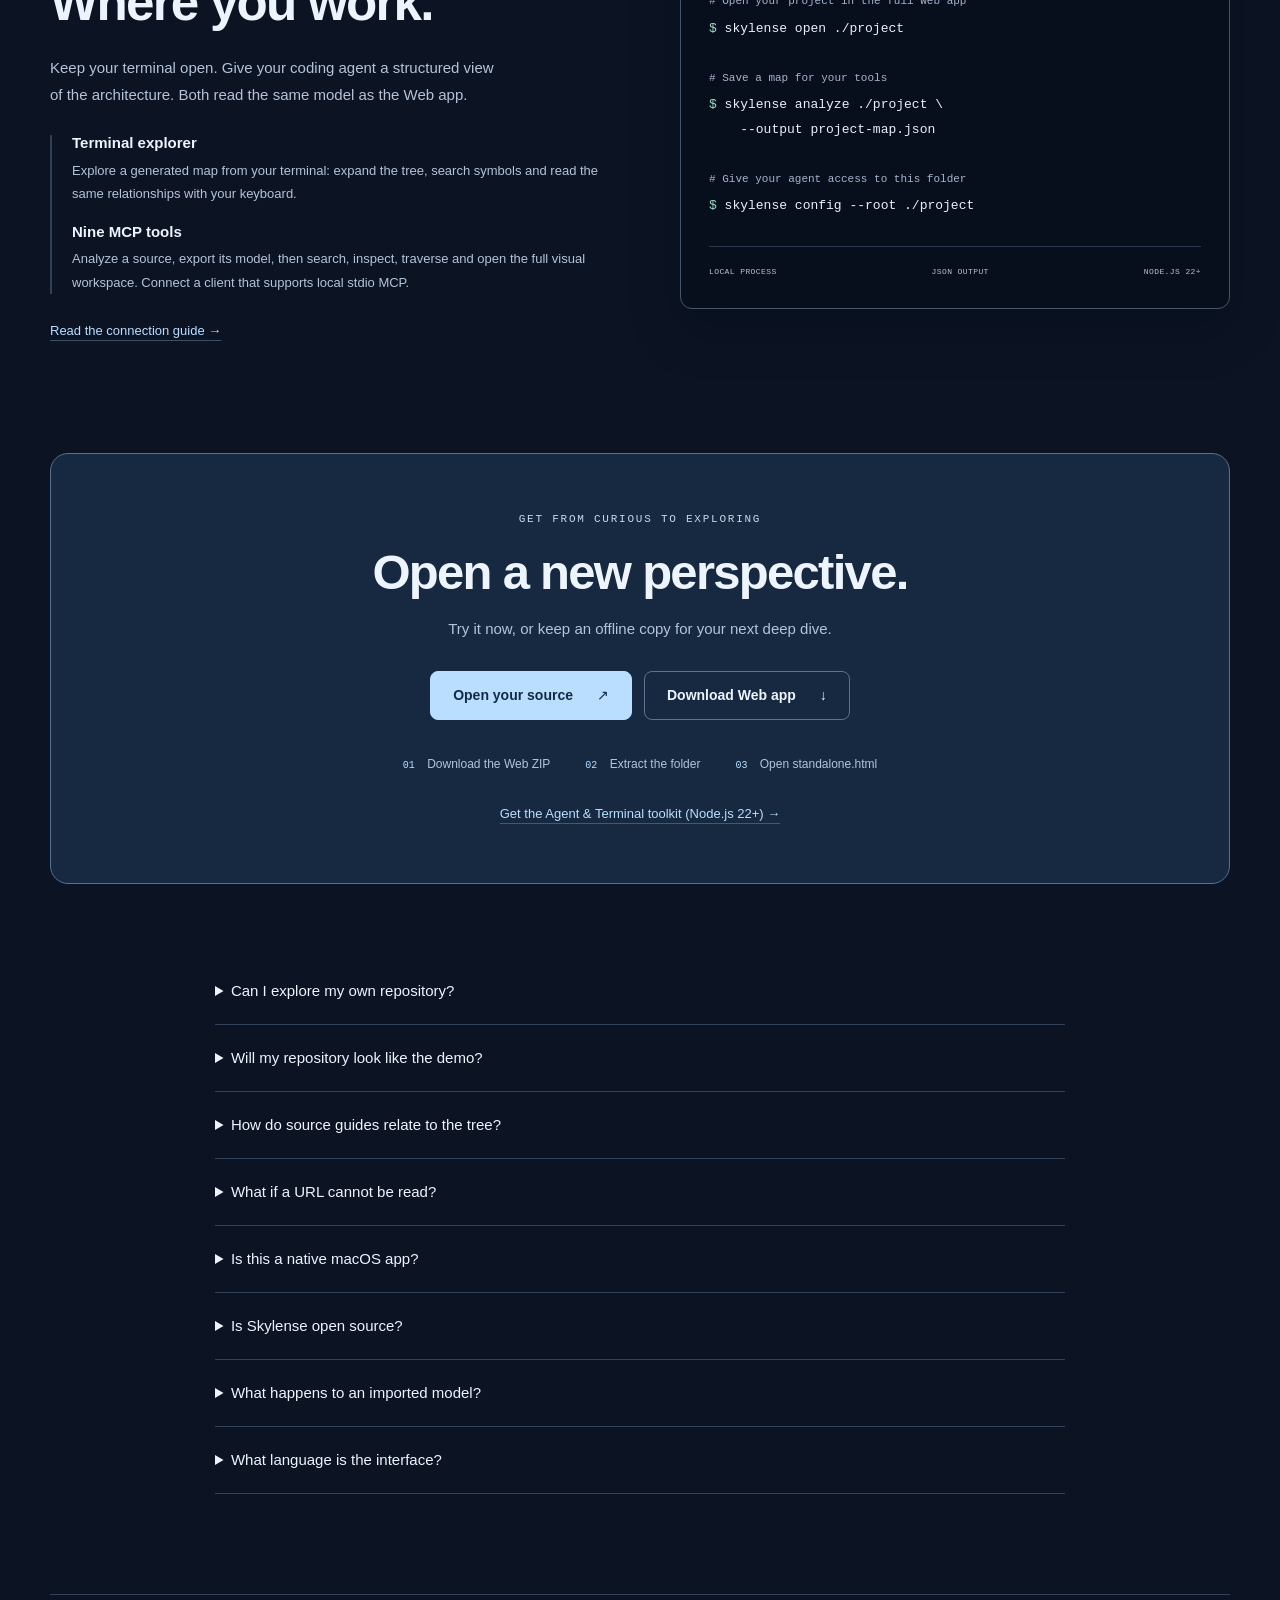
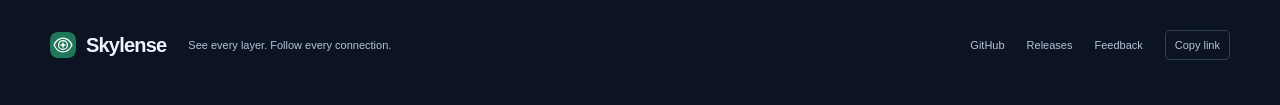
==== commit 4cbea34f: "Release Skylense 0.5.0: authored maps, human review, faster pages" ====
--- a/docs/index.html
+++ b/docs/index.html
@@ -15,7 +15,7 @@
 <header class="site-header"><a class="brand" href="./" aria-label="Skylense home"><img src="assets/mark.svg" alt="" width="30" height="30">Skylense<span class="preview-tag">PREVIEW</span></a><nav aria-label="Main navigation"><a href="#explore">How it works</a><a href="#examples">Examples</a><a href="#agents">Terminal &amp; MCP</a><a class="github-link" href="https://github.com/danielchen26/skylense-app">GitHub <span aria-hidden="true">↗</span></a></nav></header>
 <main id="main">
 <section class="hero wrap">
-<div class="eyebrow"><span class="status-dot"></span> Your codebase, in perspective <span class="release-pill">Preview 0.4.2</span></div>
+<div class="eyebrow"><span class="status-dot"></span> Your codebase, in perspective <span class="release-pill">Preview 0.5.0</span></div>
 <h1>Turn your repository<br><span>into a map you can read.</span></h1>
 <p class="hero-lead">Move from the big picture to the source behind it.<br class="desktop-break"> Explore files, symbols and relationships in one connected workspace.</p>
 <form class="repo-intake" id="repo-intake" action="app/" method="get">
@@ -41,9 +41,9 @@
 <section class="section theme-section" id="themes"><div class="wrap"><div class="section-heading"><div><p class="eyebrow">Make room for your way of working</p><h2>Six themes.<br>Your kind of focus.</h2></div><p>Warm paper, cool porcelain, or a quieter night shift. Switch themes without losing your place.</p></div><div class="theme-choices" role="group" aria-label="Preview an app theme"><button type="button" data-theme="porcelain" aria-pressed="false"><i style="--swatch:#edf1f6"></i>Porcelain</button><button type="button" data-theme="jade" aria-pressed="false"><i style="--swatch:#86bca2"></i>Jade</button><button type="button" data-theme="sandstone" aria-pressed="false"><i style="--swatch:#d7b894"></i>Sandstone</button><button type="button" data-theme="midnight" aria-pressed="true"><i style="--swatch:#9fc5ff"></i>Midnight</button><button type="button" data-theme="graphite" aria-pressed="false"><i style="--swatch:#858e9c"></i>Graphite</button><button type="button" data-theme="aurora" aria-pressed="false"><i style="--swatch:#d2b7ff"></i>Aurora</button></div><div class="theme-image-frame"><img id="theme-image" src="assets/captures/theme-midnight.png" alt="Skylense in the Midnight theme" width="1560" height="960" loading="lazy"></div><p class="caption" id="theme-caption" aria-live="polite">Midnight — deep blue surfaces and an ice-blue focus.</p></div></section>
 <section class="section wrap" id="agents"><div class="agent-layout"><div><p class="eyebrow">Beyond the browser</p><h2>The same map.<br>Where you work.</h2><p class="section-copy">Keep your terminal open. Give your coding agent a structured view of the architecture. Both read the same model as the Web app.</p><div class="agent-details"><h3>Terminal explorer</h3><p>Explore a generated map from your terminal: expand the tree, search symbols and read the same relationships with your keyboard.</p><h3>Nine MCP tools</h3><p>Analyze a source, export its model, then search, inspect, traverse and open the full visual workspace. Connect a client that supports local stdio MCP.</p></div><a class="text-link" href="https://github.com/danielchen26/skylense-app/blob/main/guides/AGENTS.md">Read the connection guide <span aria-hidden="true">→</span></a></div><div class="terminal-card"><div class="terminal-header"><span class="window-dots" aria-hidden="true"><i></i><i></i><i></i></span><span>Terminal / after installing the toolkit</span></div><div class="terminal-body"><p class="terminal-comment"># Open your project in the full Web app</p><pre><span>$</span> skylense open ./project</pre><p class="terminal-comment"># Save a map for your tools</p><pre><span>$</span> skylense analyze ./project \
     --output project-map.json</pre><p class="terminal-comment"># Give your agent access to this folder</p><pre><span>$</span> skylense config --root ./project</pre><div class="terminal-footer"><span>LOCAL PROCESS</span><span>JSON OUTPUT</span><span>NODE.JS 22+</span></div></div></div></div></section>
-<section class="section wrap" id="download"><div class="download-card"><p class="eyebrow">Get from curious to exploring</p><h2>Open a new perspective.</h2><p>Try it now, or keep an offline copy for your next deep dive.</p><div class="hero-actions"><a class="button primary" href="app/?open=source">Open your source <span aria-hidden="true">↗</span></a><a class="button secondary" href="https://github.com/danielchen26/skylense-app/releases/download/v0.4.2/skylense-0.4.2-web-preview.zip">Download Web app <span aria-hidden="true">↓</span></a></div><ol class="start-steps"><li><b>01</b> Download the Web ZIP</li><li><b>02</b> Extract the folder</li><li><b>03</b> Open standalone.html</li></ol><a class="text-link" href="https://github.com/danielchen26/skylense-app/releases/download/v0.4.2/skylense-0.4.2.tgz">Get the Agent &amp; Terminal toolkit (Node.js 22+) →</a></div></section>
-<section class="faq wrap" aria-label="Preview details"><details><summary>Can I explore my own repository?</summary><p>Yes. Enter a public GitHub repository above, or choose a local folder, files, webpage or text in the app. Complete eligible-source indexing is the default, with 24 bundled syntax grammars, incremental file reuse and project-aware references. JavaScript/TypeScript also uses the compiler symbol table; Julia preserves possible method targets as marked candidates. The coverage report separates source collection, syntax errors, unresolved semantics and preview excerpts. Large maps expand progressively without deleting analysis data.</p></details><details><summary>How do source guides relate to the tree?</summary><p>The tree shows where code lives. Source guides group connected objects to read together, with short entry names, module context, categories and exact relationship counts. Browse the current module or all guides; selections stay synchronized with the graph and tree. These are static reading neighborhoods with possible branches, not runtime traces. The full graph remains available for path search and upstream/downstream exploration.</p></details><details><summary>What if a URL cannot be read?</summary><p>Check that the repository is public and the URL points to a repository or subtree. GitHub rate limits and browser CORS rules can prevent remote reading. You can select a local checkout instead, or use <code>skylense open ./project</code> with the downloadable toolkit. <a href="https://github.com/danielchen26/skylense-app/blob/main/guides/SOURCES.md">Read the source guide.</a></p></details><details><summary>Is this a native macOS app?</summary><p>This release is a browser app with offline HTML, plus a local Node.js toolkit. A native macOS installer is not available yet.</p></details><details><summary>Is Skylense open source?</summary><p>Skylense is available as a downloadable application preview. Source licensing and commercial rights remain reserved. The attributed examples, bundled parsers and compiler retain their upstream licenses. <a href="https://github.com/danielchen26/skylense-app/blob/main/NOTICE.md">Read the preview notice.</a></p></details><details><summary>What happens to an imported model?</summary><p>Models stay in the current browser session. Syntax facts and verified public GitHub file bytes are cached locally to speed up repeat analysis; selected source files are not uploaded. The local MCP process reads requested public URLs and source files inside an explicitly configured root. Connected agents receive query results according to their own data policies. <a href="https://github.com/danielchen26/skylense-app/blob/main/PRIVACY.md">Read the data boundaries.</a></p></details><details><summary>What language is the interface?</summary><p>The preview's interface is primarily Chinese, with source symbols in their original language. This site and the getting-started guides are available in English; a Chinese README is also provided.</p></details></section>
+<section class="section wrap" id="download"><div class="download-card"><p class="eyebrow">Get from curious to exploring</p><h2>Open a new perspective.</h2><p>Try it now, or keep an offline copy for your next deep dive.</p><div class="hero-actions"><a class="button primary" href="app/?open=source">Open your source <span aria-hidden="true">↗</span></a><a class="button secondary" href="https://github.com/danielchen26/skylense-app/releases/download/v0.5.0/skylense-0.5.0-web-preview.zip">Download Web app <span aria-hidden="true">↓</span></a></div><ol class="start-steps"><li><b>01</b> Download the Web ZIP</li><li><b>02</b> Extract the folder</li><li><b>03</b> Open standalone.html</li></ol><a class="text-link" href="https://github.com/danielchen26/skylense-app/releases/download/v0.5.0/skylense-0.5.0.tgz">Get the Agent &amp; Terminal toolkit (Node.js 22+) →</a></div></section>
+<section class="faq wrap" aria-label="Preview details"><details><summary>Can I explore my own repository?</summary><p>Yes. Enter a public GitHub repository above, or choose a local folder, files, webpage or text in the app. Complete eligible-source indexing is the default, with 24 bundled syntax grammars, incremental file reuse and project-aware references. JavaScript/TypeScript also uses the compiler symbol table; Julia preserves possible method targets as marked candidates. The coverage report separates source collection, syntax errors, unresolved semantics and preview excerpts. Large maps expand progressively without deleting analysis data.</p></details><details><summary>Will my repository look like the demo?</summary><p>The interactive workbench is the same. Automatic analysis extracts folders, files, declarations, code relationships, and source signatures. Parameters, explicit return types and recognizable docstrings are recorded with `sourceContract` statuses (`complete`, `unannotated`, `unsupported`, `partial`). Demo module boundaries, role explanations and end-to-end scenarios include authored content and are not all generated automatically. Twenty-four syntax grammars are not twenty-four complete semantic analyzers.</p></details><details><summary>How do source guides relate to the tree?</summary><p>The tree shows where code lives. Source guides group connected objects to read together, with short entry names, module context, categories and exact relationship counts. Browse the current module or all guides; selections stay synchronized with the graph and tree. These are static reading neighborhoods with possible branches, not runtime traces. The full graph remains available for path search and upstream/downstream exploration.</p></details><details><summary>What if a URL cannot be read?</summary><p>Check that the repository is public and the URL points to a repository or subtree. GitHub rate limits and browser CORS rules can prevent remote reading. You can select a local checkout instead, or use <code>skylense open ./project</code> with the downloadable toolkit. <a href="https://github.com/danielchen26/skylense-app/blob/main/guides/SOURCES.md">Read the source guide.</a></p></details><details><summary>Is this a native macOS app?</summary><p>This release is a browser app with offline HTML, plus a local Node.js toolkit. A native macOS installer is not available yet.</p></details><details><summary>Is Skylense open source?</summary><p>Skylense is available as a downloadable application preview. Source licensing and commercial rights remain reserved. The attributed examples, bundled parsers and compiler retain their upstream licenses. <a href="https://github.com/danielchen26/skylense-app/blob/main/NOTICE.md">Read the preview notice.</a></p></details><details><summary>What happens to an imported model?</summary><p>Models stay in the current browser session. Syntax facts and verified public GitHub file bytes are cached locally to speed up repeat analysis; selected source files are not uploaded. The local MCP process reads requested public URLs and source files inside an explicitly configured root. Connected agents receive query results according to their own data policies. <a href="https://github.com/danielchen26/skylense-app/blob/main/PRIVACY.md">Read the data boundaries.</a></p></details><details><summary>What language is the interface?</summary><p>The preview's interface is primarily Chinese, with source symbols in their original language. This site and the getting-started guides are available in English; a Chinese README is also provided.</p></details></section>
 </main>
-<footer class="site-footer wrap"><a class="brand" href="./"><img src="assets/mark.svg" alt="" width="26" height="26">Skylense</a><span>See every layer. Follow every connection.</span><div><a href="https://github.com/danielchen26/skylense-app">GitHub</a><a href="https://github.com/danielchen26/skylense-app/releases/tag/v0.4.2">Releases</a><a href="https://github.com/danielchen26/skylense-app/issues">Feedback</a><button type="button" id="share-site">Copy link</button></div><p class="share-status" role="status" aria-live="polite"></p></footer>
+<footer class="site-footer wrap"><a class="brand" href="./"><img src="assets/mark.svg" alt="" width="26" height="26">Skylense</a><span>See every layer. Follow every connection.</span><div><a href="https://github.com/danielchen26/skylense-app">GitHub</a><a href="https://github.com/danielchen26/skylense-app/releases/tag/v0.5.0">Releases</a><a href="https://github.com/danielchen26/skylense-app/issues">Feedback</a><button type="button" id="share-site">Copy link</button></div><p class="share-status" role="status" aria-live="polite"></p></footer>
 <script src="site.js"></script>
 </body></html>
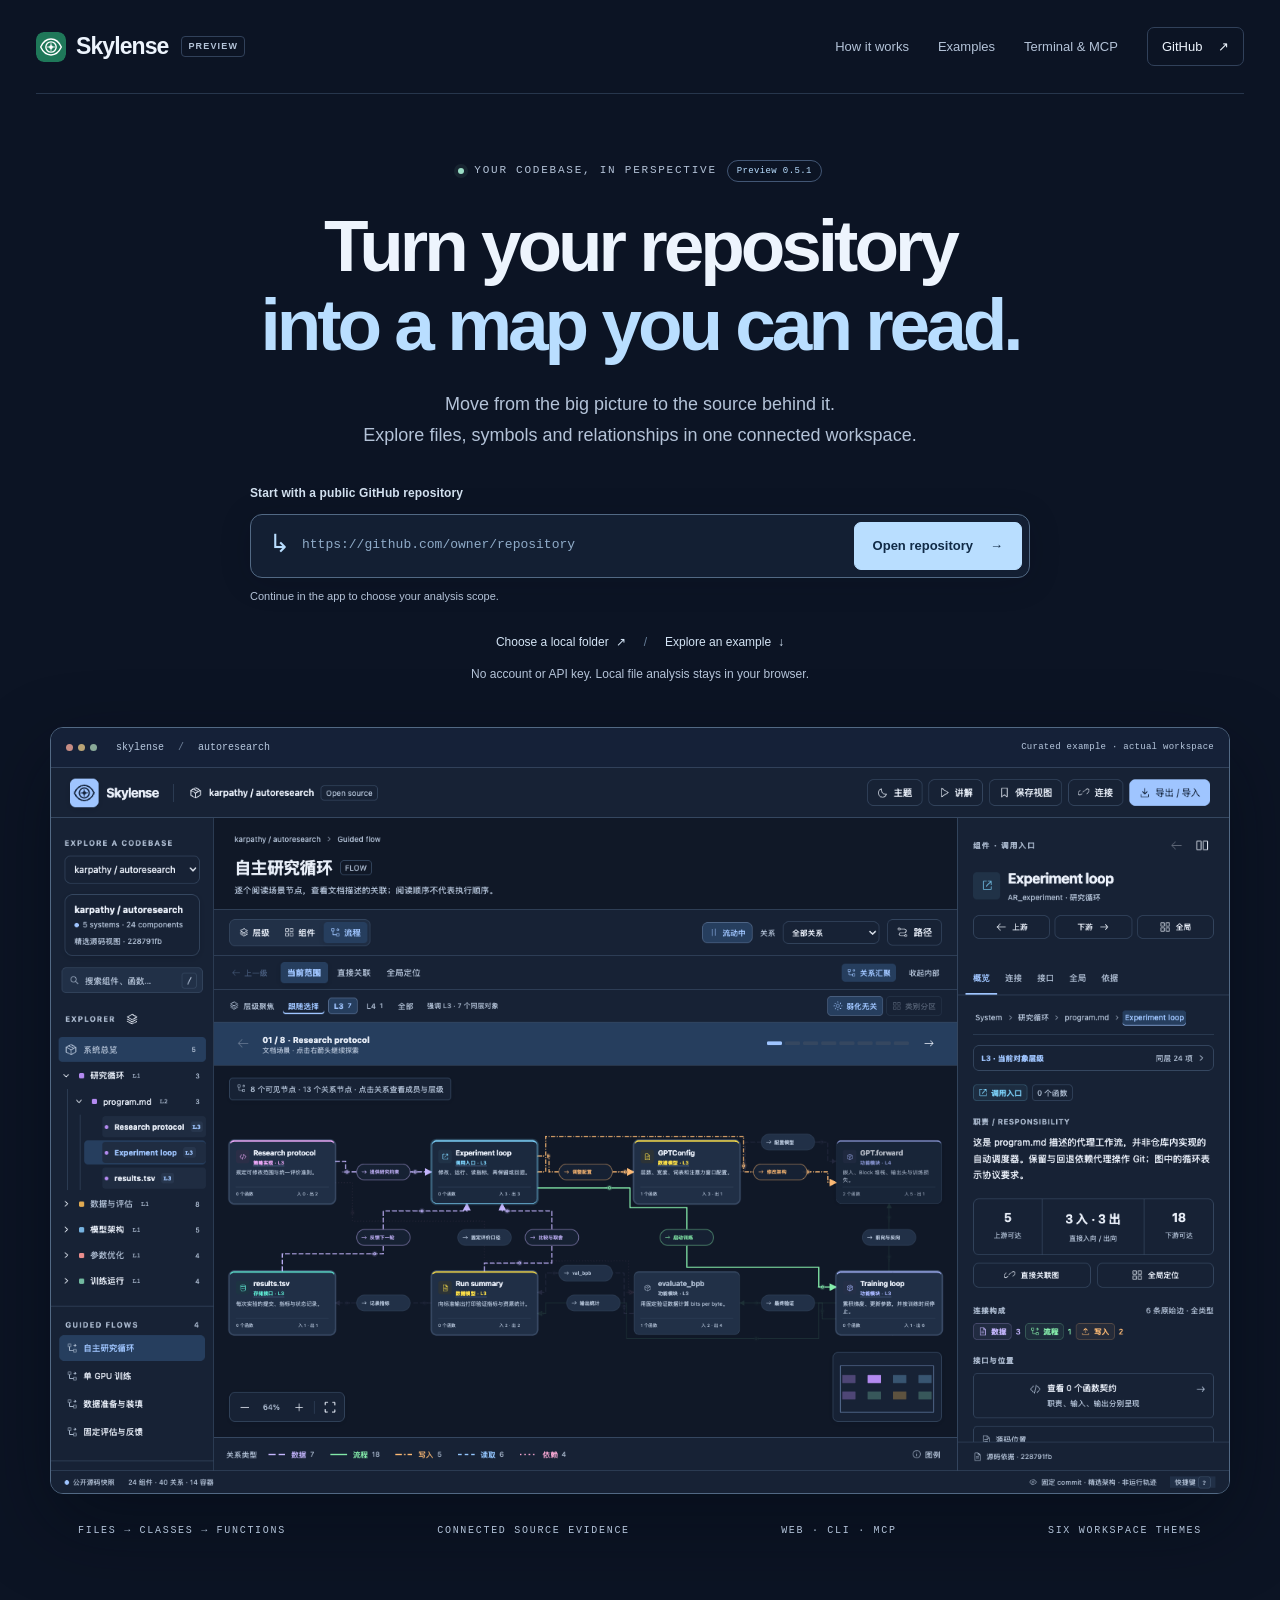
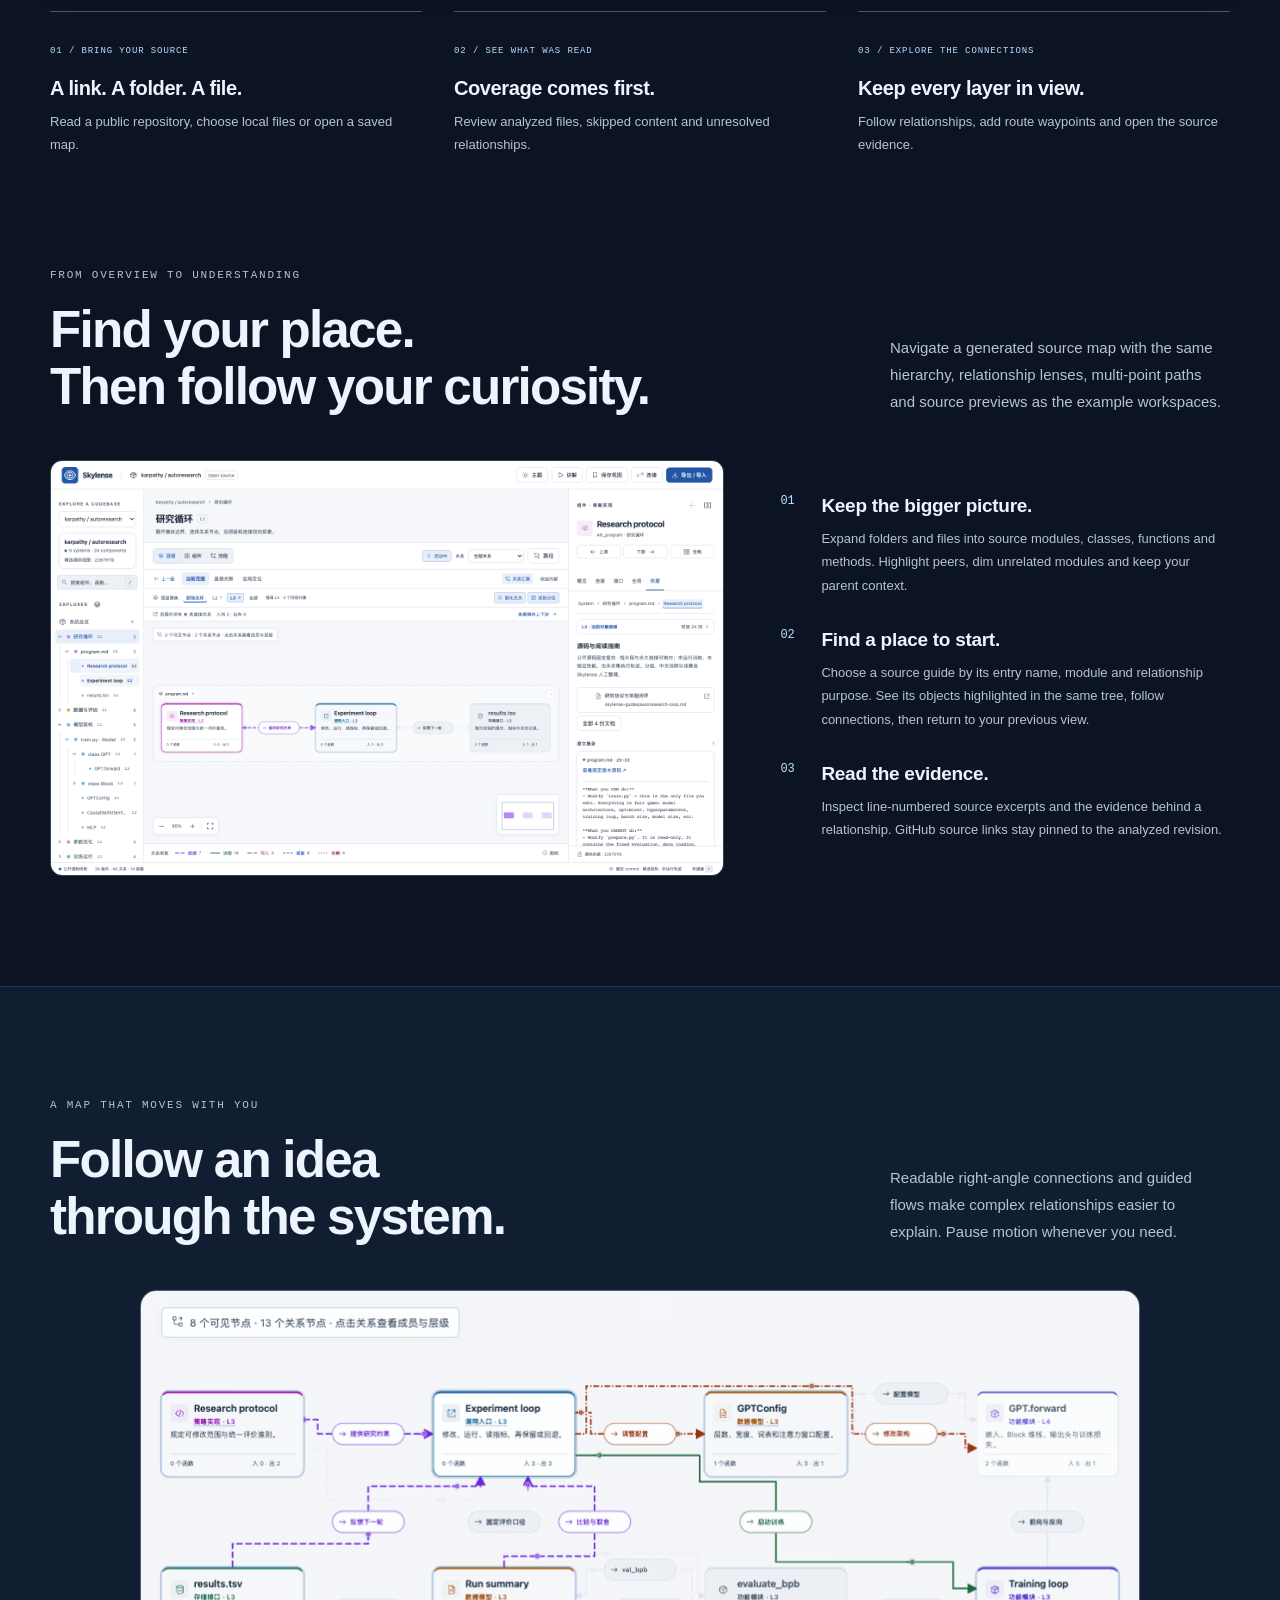
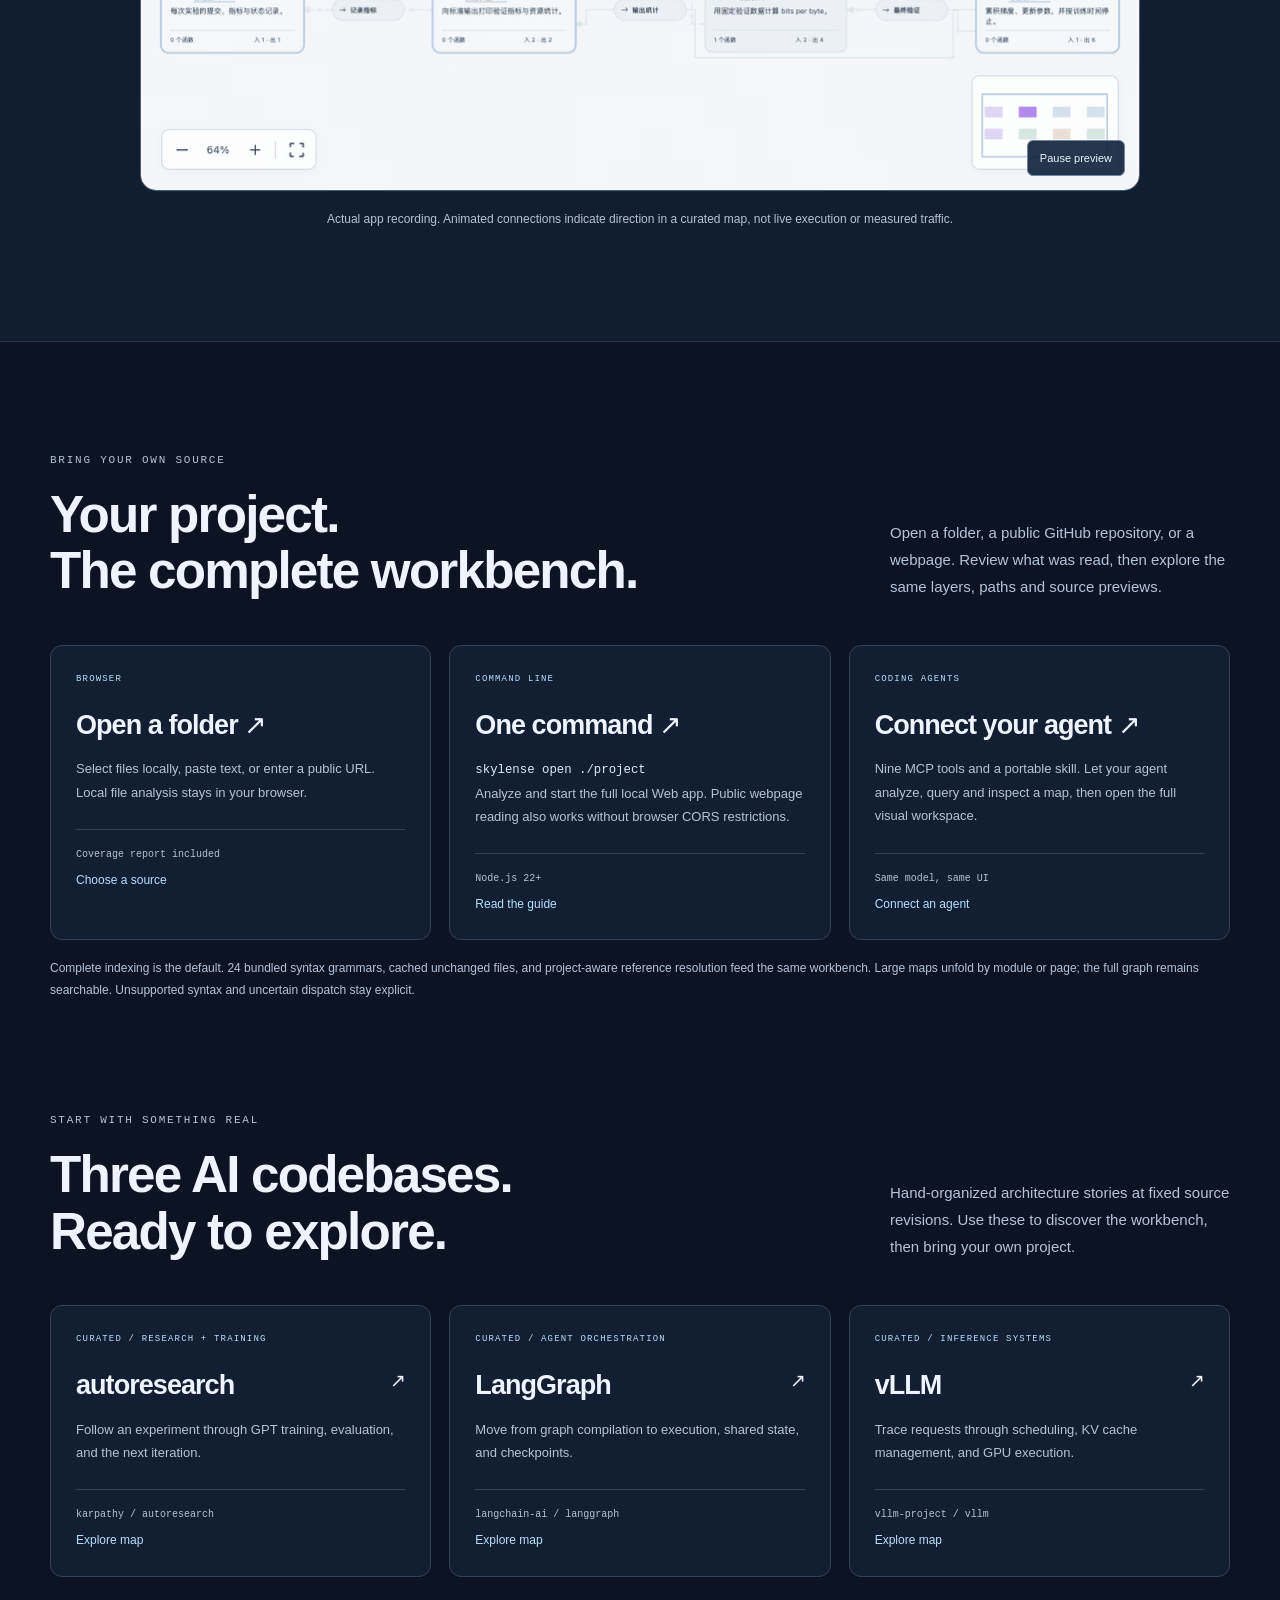
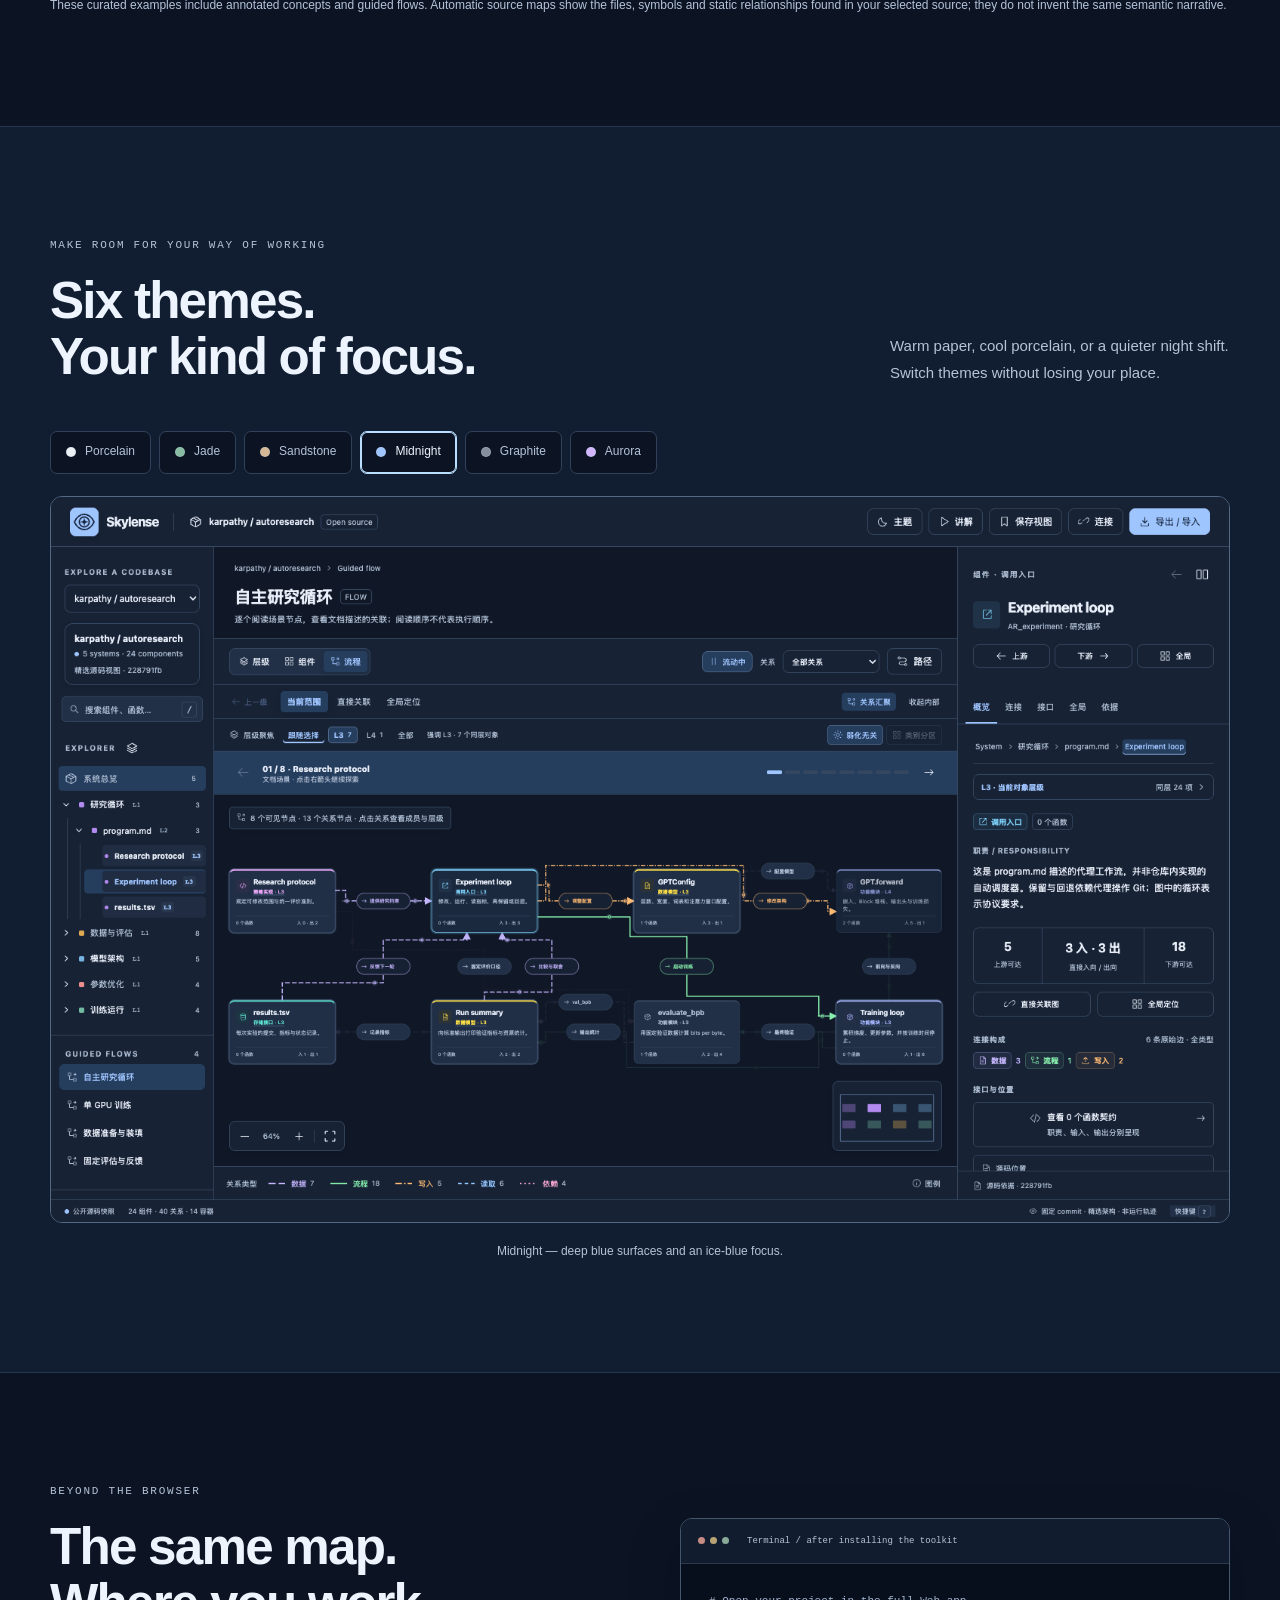
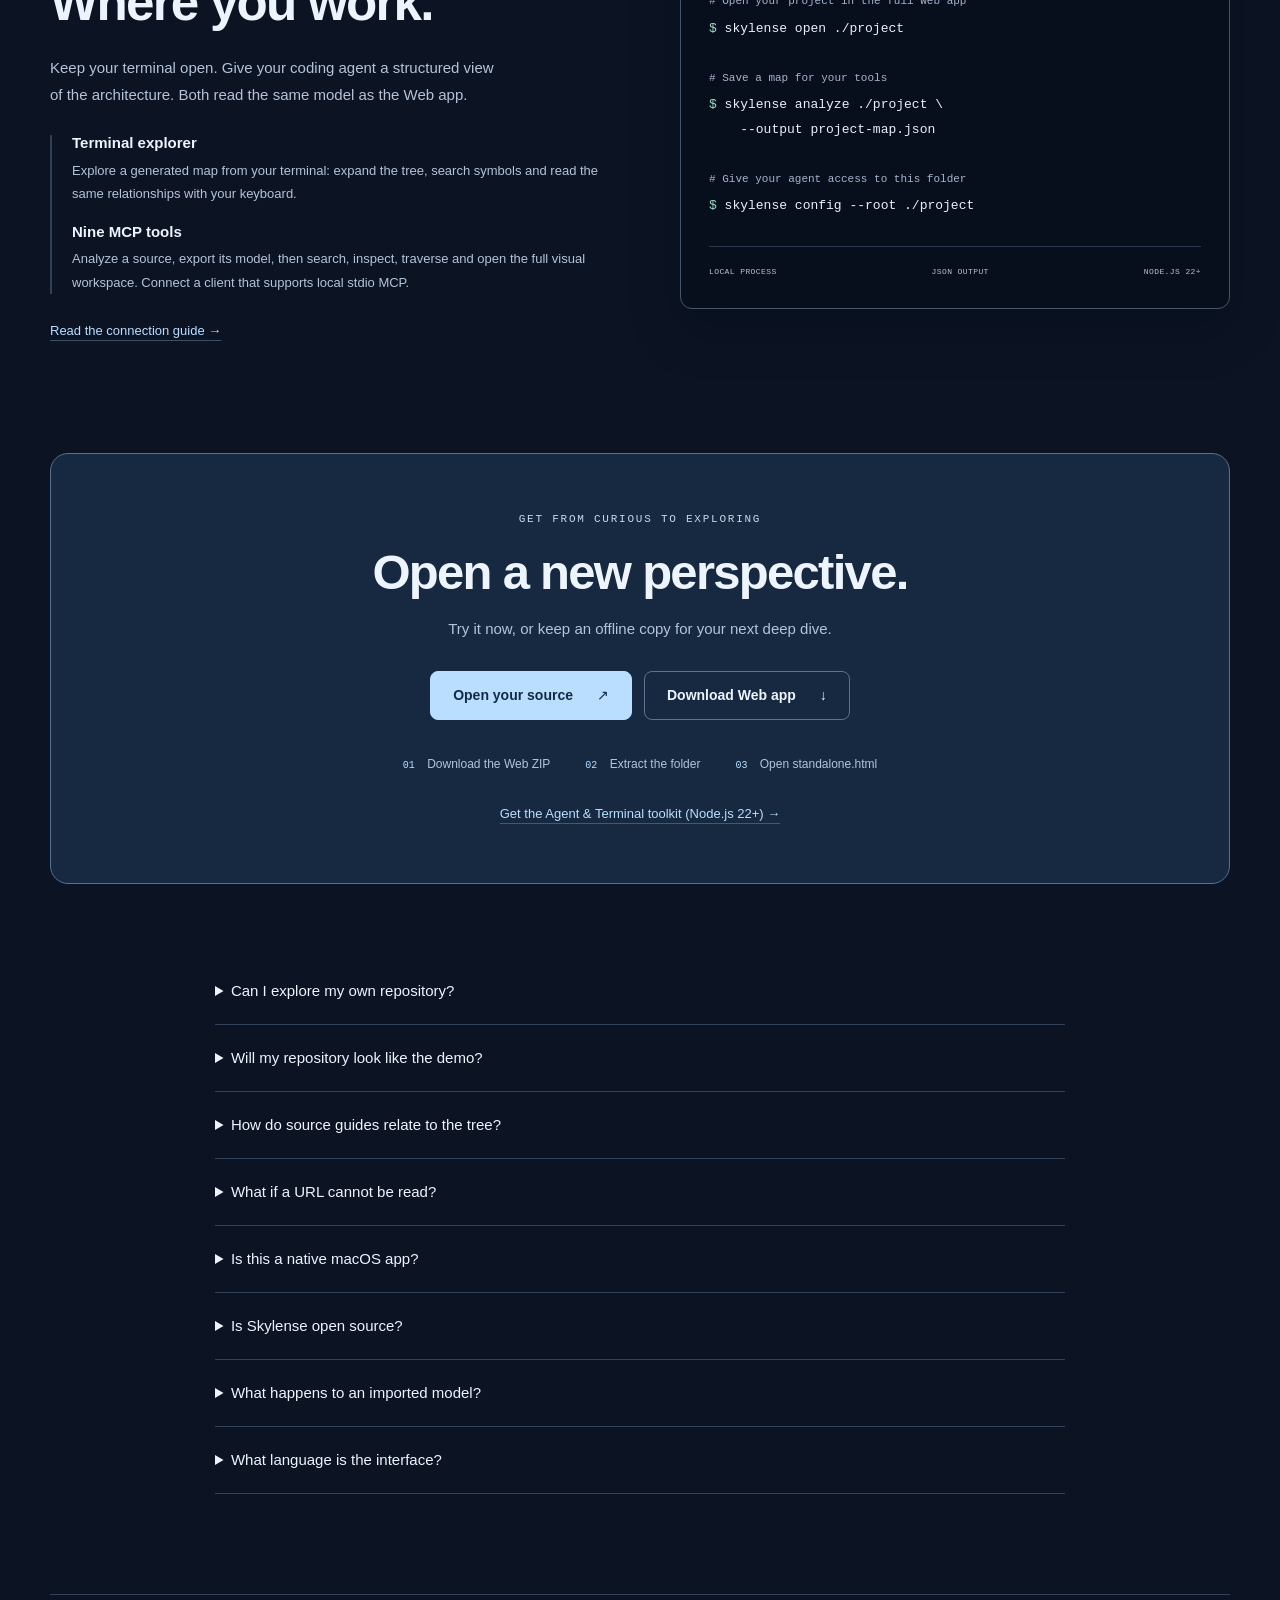
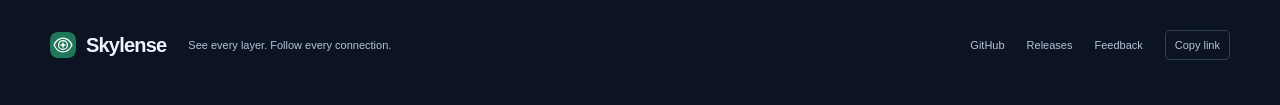
==== commit 9414ae3a: "Release Skylense 0.5.1: enrich closer to curated maps, stricter verification" ====
--- a/docs/index.html
+++ b/docs/index.html
@@ -15,7 +15,7 @@
 <header class="site-header"><a class="brand" href="./" aria-label="Skylense home"><img src="assets/mark.svg" alt="" width="30" height="30">Skylense<span class="preview-tag">PREVIEW</span></a><nav aria-label="Main navigation"><a href="#explore">How it works</a><a href="#examples">Examples</a><a href="#agents">Terminal &amp; MCP</a><a class="github-link" href="https://github.com/danielchen26/skylense-app">GitHub <span aria-hidden="true">↗</span></a></nav></header>
 <main id="main">
 <section class="hero wrap">
-<div class="eyebrow"><span class="status-dot"></span> Your codebase, in perspective <span class="release-pill">Preview 0.5.0</span></div>
+<div class="eyebrow"><span class="status-dot"></span> Your codebase, in perspective <span class="release-pill">Preview 0.5.1</span></div>
 <h1>Turn your repository<br><span>into a map you can read.</span></h1>
 <p class="hero-lead">Move from the big picture to the source behind it.<br class="desktop-break"> Explore files, symbols and relationships in one connected workspace.</p>
 <form class="repo-intake" id="repo-intake" action="app/" method="get">
@@ -41,9 +41,9 @@
 <section class="section theme-section" id="themes"><div class="wrap"><div class="section-heading"><div><p class="eyebrow">Make room for your way of working</p><h2>Six themes.<br>Your kind of focus.</h2></div><p>Warm paper, cool porcelain, or a quieter night shift. Switch themes without losing your place.</p></div><div class="theme-choices" role="group" aria-label="Preview an app theme"><button type="button" data-theme="porcelain" aria-pressed="false"><i style="--swatch:#edf1f6"></i>Porcelain</button><button type="button" data-theme="jade" aria-pressed="false"><i style="--swatch:#86bca2"></i>Jade</button><button type="button" data-theme="sandstone" aria-pressed="false"><i style="--swatch:#d7b894"></i>Sandstone</button><button type="button" data-theme="midnight" aria-pressed="true"><i style="--swatch:#9fc5ff"></i>Midnight</button><button type="button" data-theme="graphite" aria-pressed="false"><i style="--swatch:#858e9c"></i>Graphite</button><button type="button" data-theme="aurora" aria-pressed="false"><i style="--swatch:#d2b7ff"></i>Aurora</button></div><div class="theme-image-frame"><img id="theme-image" src="assets/captures/theme-midnight.png" alt="Skylense in the Midnight theme" width="1560" height="960" loading="lazy"></div><p class="caption" id="theme-caption" aria-live="polite">Midnight — deep blue surfaces and an ice-blue focus.</p></div></section>
 <section class="section wrap" id="agents"><div class="agent-layout"><div><p class="eyebrow">Beyond the browser</p><h2>The same map.<br>Where you work.</h2><p class="section-copy">Keep your terminal open. Give your coding agent a structured view of the architecture. Both read the same model as the Web app.</p><div class="agent-details"><h3>Terminal explorer</h3><p>Explore a generated map from your terminal: expand the tree, search symbols and read the same relationships with your keyboard.</p><h3>Nine MCP tools</h3><p>Analyze a source, export its model, then search, inspect, traverse and open the full visual workspace. Connect a client that supports local stdio MCP.</p></div><a class="text-link" href="https://github.com/danielchen26/skylense-app/blob/main/guides/AGENTS.md">Read the connection guide <span aria-hidden="true">→</span></a></div><div class="terminal-card"><div class="terminal-header"><span class="window-dots" aria-hidden="true"><i></i><i></i><i></i></span><span>Terminal / after installing the toolkit</span></div><div class="terminal-body"><p class="terminal-comment"># Open your project in the full Web app</p><pre><span>$</span> skylense open ./project</pre><p class="terminal-comment"># Save a map for your tools</p><pre><span>$</span> skylense analyze ./project \
     --output project-map.json</pre><p class="terminal-comment"># Give your agent access to this folder</p><pre><span>$</span> skylense config --root ./project</pre><div class="terminal-footer"><span>LOCAL PROCESS</span><span>JSON OUTPUT</span><span>NODE.JS 22+</span></div></div></div></div></section>
-<section class="section wrap" id="download"><div class="download-card"><p class="eyebrow">Get from curious to exploring</p><h2>Open a new perspective.</h2><p>Try it now, or keep an offline copy for your next deep dive.</p><div class="hero-actions"><a class="button primary" href="app/?open=source">Open your source <span aria-hidden="true">↗</span></a><a class="button secondary" href="https://github.com/danielchen26/skylense-app/releases/download/v0.5.0/skylense-0.5.0-web-preview.zip">Download Web app <span aria-hidden="true">↓</span></a></div><ol class="start-steps"><li><b>01</b> Download the Web ZIP</li><li><b>02</b> Extract the folder</li><li><b>03</b> Open standalone.html</li></ol><a class="text-link" href="https://github.com/danielchen26/skylense-app/releases/download/v0.5.0/skylense-0.5.0.tgz">Get the Agent &amp; Terminal toolkit (Node.js 22+) →</a></div></section>
+<section class="section wrap" id="download"><div class="download-card"><p class="eyebrow">Get from curious to exploring</p><h2>Open a new perspective.</h2><p>Try it now, or keep an offline copy for your next deep dive.</p><div class="hero-actions"><a class="button primary" href="app/?open=source">Open your source <span aria-hidden="true">↗</span></a><a class="button secondary" href="https://github.com/danielchen26/skylense-app/releases/download/v0.5.1/skylense-0.5.1-web-preview.zip">Download Web app <span aria-hidden="true">↓</span></a></div><ol class="start-steps"><li><b>01</b> Download the Web ZIP</li><li><b>02</b> Extract the folder</li><li><b>03</b> Open standalone.html</li></ol><a class="text-link" href="https://github.com/danielchen26/skylense-app/releases/download/v0.5.1/skylense-0.5.1.tgz">Get the Agent &amp; Terminal toolkit (Node.js 22+) →</a></div></section>
 <section class="faq wrap" aria-label="Preview details"><details><summary>Can I explore my own repository?</summary><p>Yes. Enter a public GitHub repository above, or choose a local folder, files, webpage or text in the app. Complete eligible-source indexing is the default, with 24 bundled syntax grammars, incremental file reuse and project-aware references. JavaScript/TypeScript also uses the compiler symbol table; Julia preserves possible method targets as marked candidates. The coverage report separates source collection, syntax errors, unresolved semantics and preview excerpts. Large maps expand progressively without deleting analysis data.</p></details><details><summary>Will my repository look like the demo?</summary><p>The interactive workbench is the same. Automatic analysis extracts folders, files, declarations, code relationships, and source signatures. Parameters, explicit return types and recognizable docstrings are recorded with `sourceContract` statuses (`complete`, `unannotated`, `unsupported`, `partial`). Demo module boundaries, role explanations and end-to-end scenarios include authored content and are not all generated automatically. Twenty-four syntax grammars are not twenty-four complete semantic analyzers.</p></details><details><summary>How do source guides relate to the tree?</summary><p>The tree shows where code lives. Source guides group connected objects to read together, with short entry names, module context, categories and exact relationship counts. Browse the current module or all guides; selections stay synchronized with the graph and tree. These are static reading neighborhoods with possible branches, not runtime traces. The full graph remains available for path search and upstream/downstream exploration.</p></details><details><summary>What if a URL cannot be read?</summary><p>Check that the repository is public and the URL points to a repository or subtree. GitHub rate limits and browser CORS rules can prevent remote reading. You can select a local checkout instead, or use <code>skylense open ./project</code> with the downloadable toolkit. <a href="https://github.com/danielchen26/skylense-app/blob/main/guides/SOURCES.md">Read the source guide.</a></p></details><details><summary>Is this a native macOS app?</summary><p>This release is a browser app with offline HTML, plus a local Node.js toolkit. A native macOS installer is not available yet.</p></details><details><summary>Is Skylense open source?</summary><p>Skylense is available as a downloadable application preview. Source licensing and commercial rights remain reserved. The attributed examples, bundled parsers and compiler retain their upstream licenses. <a href="https://github.com/danielchen26/skylense-app/blob/main/NOTICE.md">Read the preview notice.</a></p></details><details><summary>What happens to an imported model?</summary><p>Models stay in the current browser session. Syntax facts and verified public GitHub file bytes are cached locally to speed up repeat analysis; selected source files are not uploaded. The local MCP process reads requested public URLs and source files inside an explicitly configured root. Connected agents receive query results according to their own data policies. <a href="https://github.com/danielchen26/skylense-app/blob/main/PRIVACY.md">Read the data boundaries.</a></p></details><details><summary>What language is the interface?</summary><p>The preview's interface is primarily Chinese, with source symbols in their original language. This site and the getting-started guides are available in English; a Chinese README is also provided.</p></details></section>
 </main>
-<footer class="site-footer wrap"><a class="brand" href="./"><img src="assets/mark.svg" alt="" width="26" height="26">Skylense</a><span>See every layer. Follow every connection.</span><div><a href="https://github.com/danielchen26/skylense-app">GitHub</a><a href="https://github.com/danielchen26/skylense-app/releases/tag/v0.5.0">Releases</a><a href="https://github.com/danielchen26/skylense-app/issues">Feedback</a><button type="button" id="share-site">Copy link</button></div><p class="share-status" role="status" aria-live="polite"></p></footer>
+<footer class="site-footer wrap"><a class="brand" href="./"><img src="assets/mark.svg" alt="" width="26" height="26">Skylense</a><span>See every layer. Follow every connection.</span><div><a href="https://github.com/danielchen26/skylense-app">GitHub</a><a href="https://github.com/danielchen26/skylense-app/releases/tag/v0.5.1">Releases</a><a href="https://github.com/danielchen26/skylense-app/issues">Feedback</a><button type="button" id="share-site">Copy link</button></div><p class="share-status" role="status" aria-live="polite"></p></footer>
 <script src="site.js"></script>
 </body></html>
